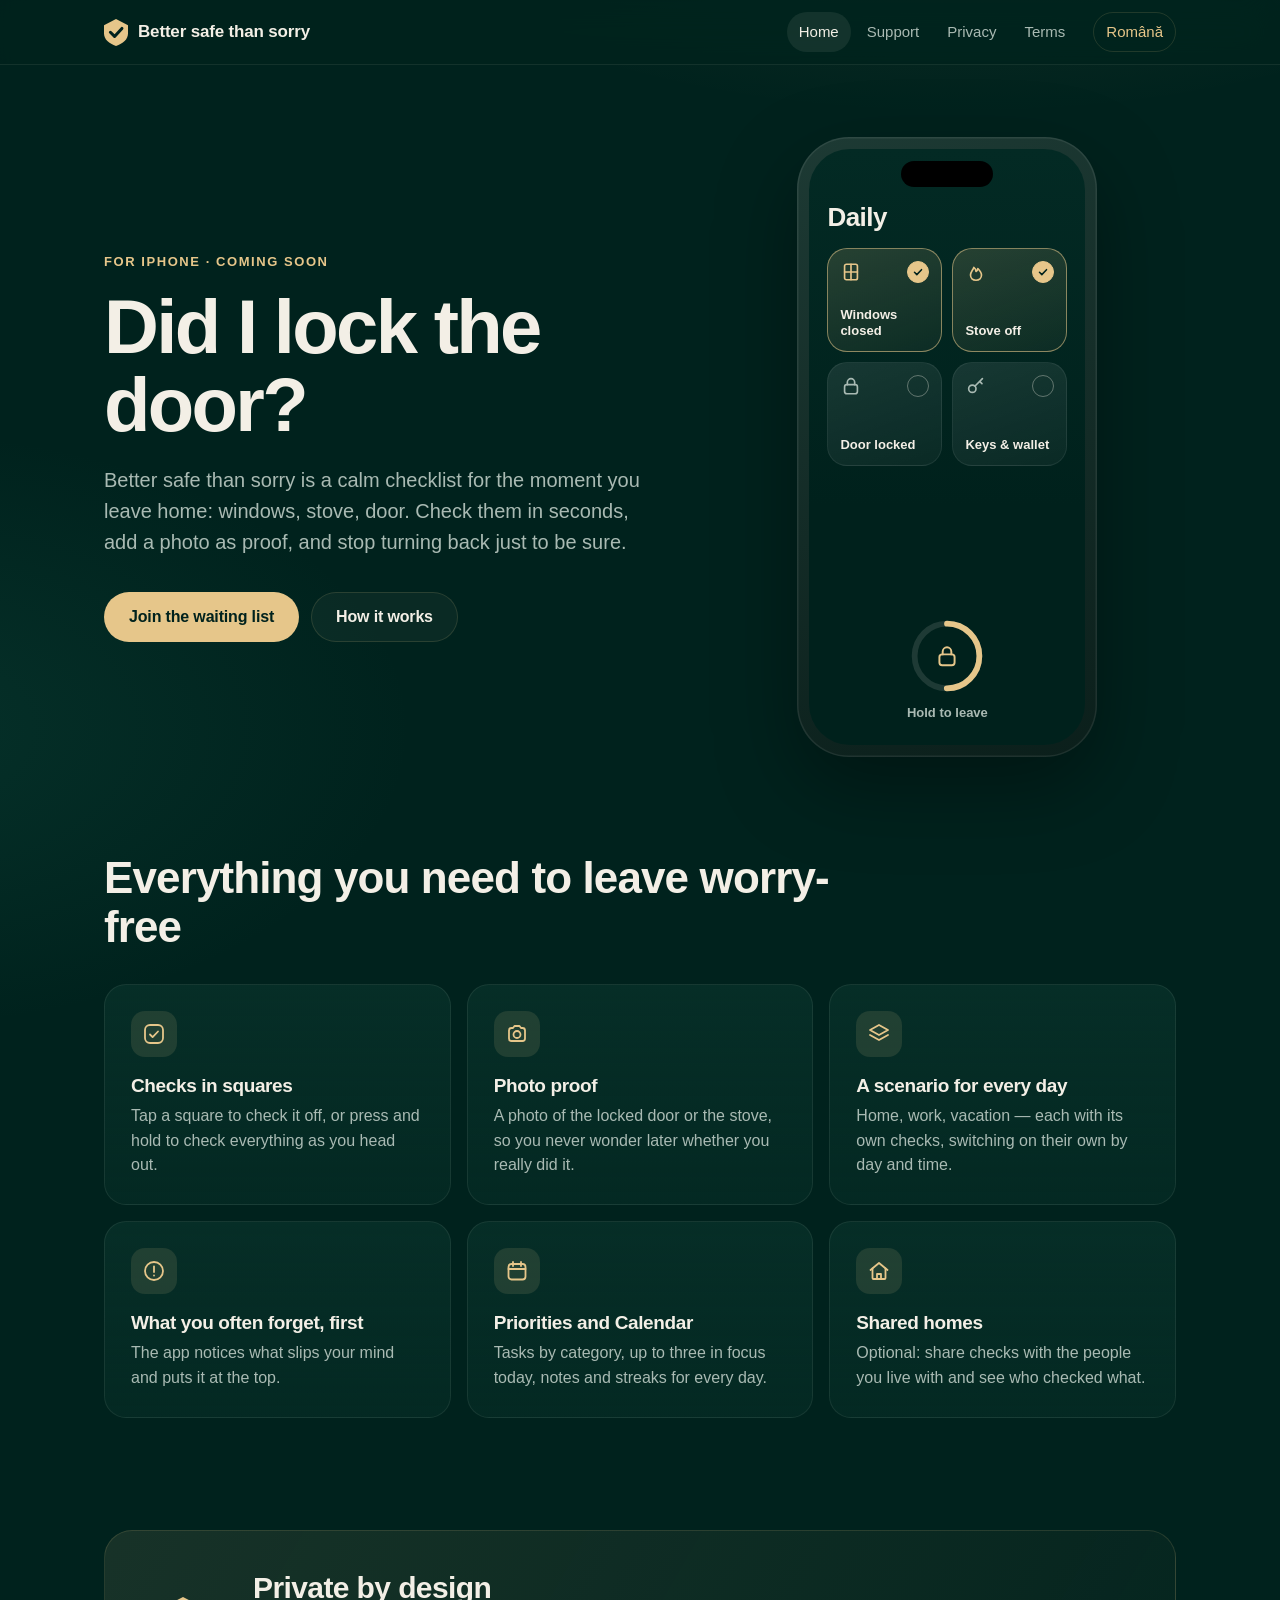
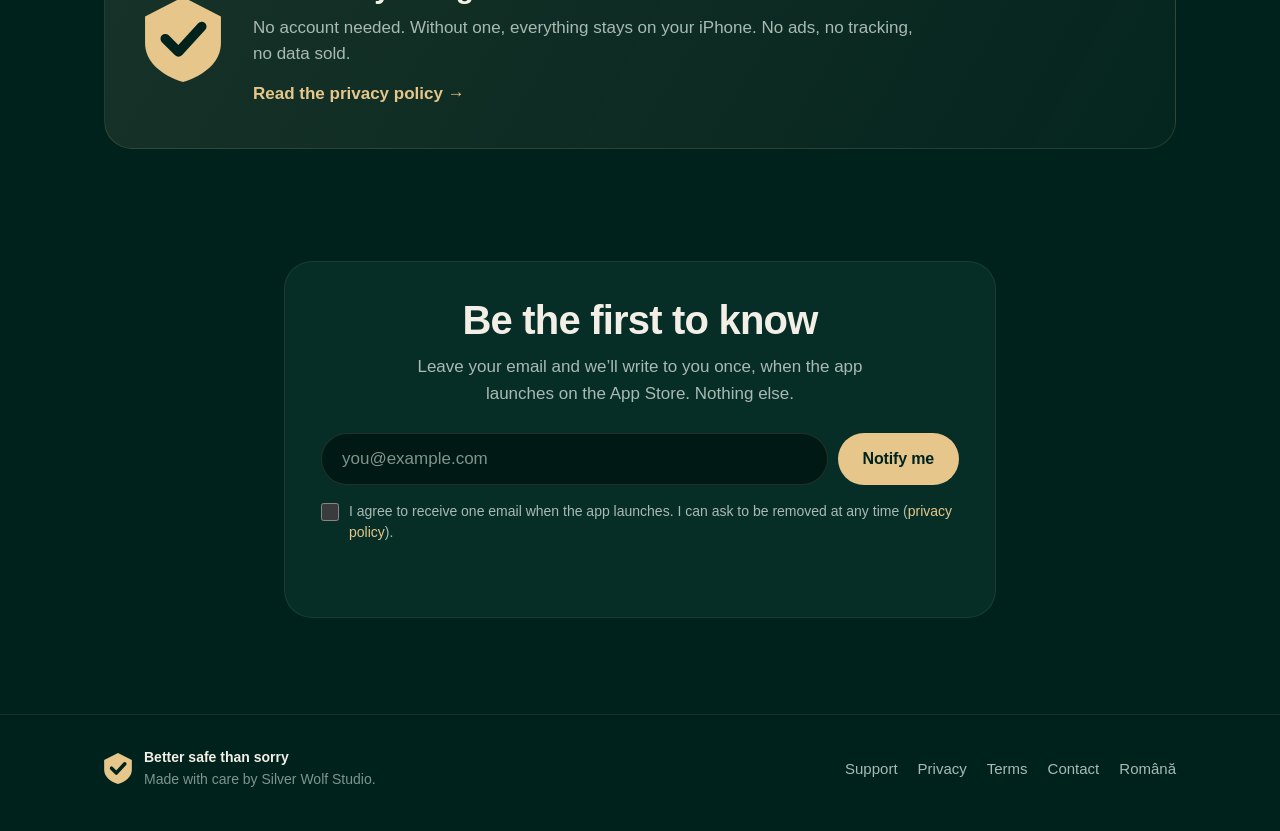
==== index.html @ e5f79625 "Publish site 2026-11-04" ====
<!doctype html>
<html lang="en">
<head>
  <meta charset="utf-8">
  <meta name="viewport" content="width=device-width, initial-scale=1, viewport-fit=cover">
  <title>Better safe than sorry — check before you leave home</title>
  <meta name="description" content="A calm iPhone checklist for the moment you leave home: windows, stove, door. Check them in seconds, add a photo as proof, and stop turning back to make sure.">
  <link rel="canonical" href="https://silverwolfstudio.github.io/">
  <link rel="alternate" hreflang="en" href="https://silverwolfstudio.github.io/">
  <link rel="alternate" hreflang="ro" href="https://silverwolfstudio.github.io/ro/">
  <link rel="alternate" hreflang="x-default" href="https://silverwolfstudio.github.io/">
  <meta property="og:type" content="website">
  <meta property="og:title" content="Better safe than sorry — check before you leave home">
  <meta property="og:description" content="A calm iPhone checklist for the moment you leave home: windows, stove, door. Check them in seconds, add a photo as proof, and stop turning back to make sure.">
  <meta property="og:url" content="https://silverwolfstudio.github.io/">
  <meta property="og:image" content="https://silverwolfstudio.github.io/icon.png">
  <meta name="theme-color" content="#00221D">
  <link rel="icon" href="/favicon.svg" type="image/svg+xml">
  <link rel="apple-touch-icon" href="/icon.png">
  <link rel="stylesheet" href="/style.css">
</head>
<body class="page-home">
  <header class="topbar">
    <div class="wrap topbar-inner">
      <a class="brand" href="/"><svg class="shield" viewBox="212 176 600 672" aria-hidden="true"><path d="M512 176 812 330V540C812 686 686 796 512 848C338 796 212 686 212 540V330Z" fill="#E6C68A"/><path d="M372 506 476 610 660 410" fill="none" stroke="#00221D" stroke-width="76" stroke-linecap="round" stroke-linejoin="round"/></svg><span>Better safe than sorry</span></a>
      <nav class="nav" aria-label="Home"><a href="/" aria-current="page">Home</a><a href="/support/">Support</a><a href="/privacy/">Privacy</a><a href="/terms/">Terms</a></nav>
      <div class="langs"><a class="lang" href="/ro/" hreflang="ro" lang="ro">Română</a></div>
    </div>
  </header>
  <main>
    <section class="hero">
      <div class="wrap hero-inner">
        <div class="hero-text">
          <p class="eyebrow">For iPhone · coming soon</p>
          <h1>Did I lock the door?</h1>
          <p class="lead">Better safe than sorry is a calm checklist for the moment you leave home: windows, stove, door. Check them in seconds, add a photo as proof, and stop turning back just to be sure.</p>
          <div class="actions">
            <a class="button primary" href="#waitlist">Join the waiting list</a>
            <a class="button ghost" href="#features">How it works</a>
          </div>
        </div>
        <div class="phone" aria-hidden="true">
          <div class="screen">
            <div class="island"></div>
            <p class="screen-title">Daily</p>
            <div class="tiles">
              <div class="tile done">
                <div class="tile-top"><svg class="tile-icon" viewBox="0 0 24 24" fill="none" stroke="currentColor" stroke-width="1.8" stroke-linecap="round" stroke-linejoin="round" aria-hidden="true"><rect x="5" y="3.5" width="14" height="17" rx="2"/><path d="M12 3.5v17M5 12h14"/></svg><span class="tile-check"><svg class="tick" viewBox="0 0 24 24" fill="none" stroke="currentColor" stroke-width="1.8" stroke-linecap="round" stroke-linejoin="round" aria-hidden="true"><path d="m6 12.5 4 4L18 8"/></svg></span></div>
                <span class="tile-label">Windows closed</span>
              </div>
              <div class="tile done">
                <div class="tile-top"><svg class="tile-icon" viewBox="0 0 24 24" fill="none" stroke="currentColor" stroke-width="1.8" stroke-linecap="round" stroke-linejoin="round" aria-hidden="true"><path d="M12 21c-3.6 0-6-2.4-6-5.6 0-3.4 2.6-5.2 3.6-8.4 1.6 1.2 2.4 2.8 2.4 4.4 1-.6 1.8-1.8 2-3.2 1.6 1.6 4 4 4 7.2 0 3.2-2.4 5.6-6 5.6z"/></svg><span class="tile-check"><svg class="tick" viewBox="0 0 24 24" fill="none" stroke="currentColor" stroke-width="1.8" stroke-linecap="round" stroke-linejoin="round" aria-hidden="true"><path d="m6 12.5 4 4L18 8"/></svg></span></div>
                <span class="tile-label">Stove off</span>
              </div>
              <div class="tile">
                <div class="tile-top"><svg class="tile-icon" viewBox="0 0 24 24" fill="none" stroke="currentColor" stroke-width="1.8" stroke-linecap="round" stroke-linejoin="round" aria-hidden="true"><rect x="5" y="10.5" width="14" height="10" rx="2.5"/><path d="M8 10.5V8a4 4 0 0 1 8 0v2.5"/></svg><span class="tile-check"></span></div>
                <span class="tile-label">Door locked</span>
              </div>
              <div class="tile">
                <div class="tile-top"><svg class="tile-icon" viewBox="0 0 24 24" fill="none" stroke="currentColor" stroke-width="1.8" stroke-linecap="round" stroke-linejoin="round" aria-hidden="true"><circle cx="8" cy="15" r="4"/><path d="m11 12 8-8M16 7l2.5 2.5"/></svg><span class="tile-check"></span></div>
                <span class="tile-label">Keys &amp; wallet</span>
              </div>
            </div>
            <div class="hold">
              <div class="ring"><svg class="ring-svg" viewBox="0 0 64 64"><circle cx="32" cy="32" r="28" class="ring-track"/><circle cx="32" cy="32" r="28" class="ring-fill"/></svg><svg class="ring-icon" viewBox="0 0 24 24" fill="none" stroke="currentColor" stroke-width="1.8" stroke-linecap="round" stroke-linejoin="round" aria-hidden="true"><rect x="5" y="10.5" width="14" height="10" rx="2.5"/><path d="M8 10.5V8a4 4 0 0 1 8 0v2.5"/></svg></div>
              <span>Hold to leave</span>
            </div>
          </div>
        </div>
      </div>
    </section>

    <section class="section" id="features">
      <div class="wrap">
        <h2 class="section-title">Everything you need to leave worry-free</h2>
        <div class="features">
          <article class="feature">
            <div class="feature-icon"><svg class="icon" viewBox="0 0 24 24" fill="none" stroke="currentColor" stroke-width="1.8" stroke-linecap="round" stroke-linejoin="round" aria-hidden="true"><rect x="3" y="3" width="18" height="18" rx="5"/><path d="m8 12.5 2.6 2.6L16 9.5"/></svg></div>
            <h3>Checks in squares</h3>
            <p>Tap a square to check it off, or press and hold to check everything as you head out.</p>
          </article>
          <article class="feature">
            <div class="feature-icon"><svg class="icon" viewBox="0 0 24 24" fill="none" stroke="currentColor" stroke-width="1.8" stroke-linecap="round" stroke-linejoin="round" aria-hidden="true"><path d="M4 8.5A2.5 2.5 0 0 1 6.5 6H8l1.5-2h5L16 6h1.5A2.5 2.5 0 0 1 20 8.5v8a2.5 2.5 0 0 1-2.5 2.5h-11A2.5 2.5 0 0 1 4 16.5z"/><circle cx="12" cy="12.5" r="3.5"/></svg></div>
            <h3>Photo proof</h3>
            <p>A photo of the locked door or the stove, so you never wonder later whether you really did it.</p>
          </article>
          <article class="feature">
            <div class="feature-icon"><svg class="icon" viewBox="0 0 24 24" fill="none" stroke="currentColor" stroke-width="1.8" stroke-linecap="round" stroke-linejoin="round" aria-hidden="true"><path d="m12 3 9 5-9 5-9-5z"/><path d="m3 13 9 5 9-5"/></svg></div>
            <h3>A scenario for every day</h3>
            <p>Home, work, vacation — each with its own checks, switching on their own by day and time.</p>
          </article>
          <article class="feature">
            <div class="feature-icon"><svg class="icon" viewBox="0 0 24 24" fill="none" stroke="currentColor" stroke-width="1.8" stroke-linecap="round" stroke-linejoin="round" aria-hidden="true"><circle cx="12" cy="12" r="9"/><path d="M12 7.5v5.5"/><path d="M12 16.5h.01"/></svg></div>
            <h3>What you often forget, first</h3>
            <p>The app notices what slips your mind and puts it at the top.</p>
          </article>
          <article class="feature">
            <div class="feature-icon"><svg class="icon" viewBox="0 0 24 24" fill="none" stroke="currentColor" stroke-width="1.8" stroke-linecap="round" stroke-linejoin="round" aria-hidden="true"><rect x="3.5" y="5" width="17" height="15.5" rx="3"/><path d="M3.5 10h17M8 3v4M16 3v4"/></svg></div>
            <h3>Priorities and Calendar</h3>
            <p>Tasks by category, up to three in focus today, notes and streaks for every day.</p>
          </article>
          <article class="feature">
            <div class="feature-icon"><svg class="icon" viewBox="0 0 24 24" fill="none" stroke="currentColor" stroke-width="1.8" stroke-linecap="round" stroke-linejoin="round" aria-hidden="true"><path d="M3.5 11 12 4l8.5 7"/><path d="M5.5 9.5V19a1 1 0 0 0 1 1h11a1 1 0 0 0 1-1V9.5"/><path d="M10 20v-5h4v5"/></svg></div>
            <h3>Shared homes</h3>
            <p>Optional: share checks with the people you live with and see who checked what.</p>
          </article>
        </div>
      </div>
    </section>

    <section class="section">
      <div class="wrap">
        <div class="band">
          <svg class="shield" viewBox="212 176 600 672" aria-hidden="true"><path d="M512 176 812 330V540C812 686 686 796 512 848C338 796 212 686 212 540V330Z" fill="#E6C68A"/><path d="M372 506 476 610 660 410" fill="none" stroke="#00221D" stroke-width="76" stroke-linecap="round" stroke-linejoin="round"/></svg>
          <div>
            <h2>Private by design</h2>
            <p>No account needed. Without one, everything stays on your iPhone. No ads, no tracking, no data sold.</p>
            <a class="text-link" href="/privacy/">Read the privacy policy →</a>
          </div>
        </div>
      </div>
    </section>

    <section class="section" id="waitlist">
      <div class="wrap narrow">
        <div class="card waitlist">
          <h2>Be the first to know</h2>
          <p>Leave your email and we’ll write to you once, when the app launches on the App Store. Nothing else.</p>
          <form id="waitlist-form" novalidate data-url="https://colwyyegznxwhmhmfmyw.supabase.co" data-key="sb_publishable_8Plh7zo9V30X2uOLo3C_Pg_nFaRmWL-" data-lang="en">
            <label class="sr-only" for="email">Email address</label>
            <div class="field-row">
              <input id="email" name="email" type="email" autocomplete="email" inputmode="email" required placeholder="you@example.com">
              <button class="button primary" type="submit">Notify me</button>
            </div>
            <div class="trap" aria-hidden="true"><label for="company">Company</label><input id="company" name="company" type="text" tabindex="-1" autocomplete="off"></div>
            <label class="consent"><input type="checkbox" name="consent" required><span>I agree to receive one email when the app launches. I can ask to be removed at any time (<a href="/privacy/">privacy policy</a>).</span></label>
            <p class="form-status" role="status" aria-live="polite"></p>
          </form>
          <script type="application/json" id="waitlist-messages">{"sending":"Sending…","success":"Thank you! We’ll let you know when it launches.","invalidEmail":"Please enter a valid email address.","needConsent":"Please tick the box to agree.","failed":"Something went wrong. Please try again in a moment.","tooMany":"Too many sign-ups right now. Please try again later.","submit":"Notify me"}</script>
        </div>
      </div>
    </section>
  </main>
  <footer class="footer">
    <div class="wrap footer-inner">
      <div class="footer-brand"><svg class="shield" viewBox="212 176 600 672" aria-hidden="true"><path d="M512 176 812 330V540C812 686 686 796 512 848C338 796 212 686 212 540V330Z" fill="#E6C68A"/><path d="M372 506 476 610 660 410" fill="none" stroke="#00221D" stroke-width="76" stroke-linecap="round" stroke-linejoin="round"/></svg><div><strong>Better safe than sorry</strong><span>Made with care by Silver Wolf Studio.</span></div></div>
      <nav class="footer-links"><a href="/support/">Support</a><a href="/privacy/">Privacy</a><a href="/terms/">Terms</a><a href="mailto:silverwolfstudiodev@gmail.com">Contact</a><a class="lang" href="/ro/" hreflang="ro" lang="ro">Română</a></nav>
    </div>
  </footer>
  <script src="/site.js" defer></script>
</body>
</html>
---- style.css ----
/* Better safe than sorry — site. Culorile logo-ului: verde #00221D și auriu #E6C68A. */
:root {
  --bg: #00221d;
  --bg-deep: #001914;
  --surface: #062e27;
  --surface-2: #0a3a32;
  --line: rgba(230, 198, 138, 0.14);
  --line-soft: rgba(243, 239, 230, 0.08);
  --gold: #e6c68a;
  --gold-strong: #f0d6a3;
  --on-gold: #00221d;
  --text: #f3efe6;
  --muted: #a9bab3;
  --faint: #7f948c;
  --danger: #ff9b8a;
  --radius: 22px;
  --shadow: 0 30px 80px rgba(0, 0, 0, 0.35);
  --font: -apple-system, BlinkMacSystemFont, "SF Pro Text", "Segoe UI", Roboto, "Helvetica Neue", Arial, sans-serif;
  --font-display: -apple-system, BlinkMacSystemFont, "SF Pro Display", "Segoe UI", Roboto, "Helvetica Neue", Arial, sans-serif;
  color-scheme: dark;
}

*, *::before, *::after { box-sizing: border-box; }

html { -webkit-text-size-adjust: 100%; scroll-behavior: smooth; }
@media (prefers-reduced-motion: reduce) { html { scroll-behavior: auto; } }

body {
  margin: 0;
  background:
    radial-gradient(1200px 600px at 75% -10%, rgba(230, 198, 138, 0.12), transparent 60%),
    radial-gradient(900px 500px at -10% 30%, rgba(31, 120, 100, 0.18), transparent 60%),
    var(--bg);
  background-repeat: no-repeat;
  color: var(--text);
  font: 17px/1.55 var(--font);
  -webkit-font-smoothing: antialiased;
  min-height: 100vh;
  display: flex;
  flex-direction: column;
}
main { flex: 1; }

a { color: var(--gold); text-decoration: none; }
a:hover { color: var(--gold-strong); }
a:focus-visible, button:focus-visible, input:focus-visible, summary:focus-visible {
  outline: 2px solid var(--gold);
  outline-offset: 3px;
  border-radius: 8px;
}

h1, h2, h3 { font-family: var(--font-display); margin: 0; letter-spacing: -0.02em; line-height: 1.12; }
p { margin: 0; }

.wrap { width: 100%; max-width: 1120px; margin: 0 auto; padding: 0 24px; }
.wrap.narrow { max-width: 760px; }
.sr-only { position: absolute; width: 1px; height: 1px; overflow: hidden; clip: rect(0 0 0 0); white-space: nowrap; }

/* ---------- Bara de sus ---------- */

.topbar {
  position: sticky;
  top: 0;
  z-index: 10;
  background: rgba(0, 34, 29, 0.72);
  -webkit-backdrop-filter: saturate(160%) blur(18px);
  backdrop-filter: saturate(160%) blur(18px);
  border-bottom: 1px solid var(--line-soft);
}
.topbar-inner { display: flex; align-items: center; gap: 16px; min-height: 64px; }
.topbar-inner .nav { margin-left: auto; }
.brand { display: flex; align-items: center; gap: 10px; color: var(--text); font-weight: 650; letter-spacing: -0.01em; white-space: nowrap; }
.brand:hover { color: var(--text); }
.brand .shield { width: 24px; height: 27px; flex: none; }
.nav { display: flex; align-items: center; gap: 4px; overflow-x: auto; scrollbar-width: none; }
.nav::-webkit-scrollbar { display: none; }
.nav a { color: var(--muted); font-size: 15px; padding: 8px 12px; border-radius: 999px; white-space: nowrap; }
.nav a:hover { color: var(--text); background: var(--line-soft); }
.nav a[aria-current="page"] { color: var(--text); background: var(--line-soft); }
.langs a { display: inline-block; color: var(--gold); font-size: 15px; padding: 7px 12px; border-radius: 999px; border: 1px solid var(--line); white-space: nowrap; }
.langs a:hover { color: var(--gold-strong); border-color: rgba(230, 198, 138, 0.4); }

/* ---------- Butoane ---------- */

.button {
  display: inline-flex;
  align-items: center;
  justify-content: center;
  gap: 8px;
  min-height: 50px;
  padding: 0 24px;
  border-radius: 999px;
  border: 1px solid transparent;
  font: 600 16px/1 var(--font);
  letter-spacing: -0.01em;
  cursor: pointer;
  transition: transform 0.15s ease, background-color 0.2s ease, color 0.2s ease, border-color 0.2s ease;
  white-space: nowrap;
}
.button:active { transform: scale(0.98); }
.button .icon { width: 18px; height: 18px; }
.button.primary { background: var(--gold); color: var(--on-gold); }
.button.primary:hover { background: var(--gold-strong); color: var(--on-gold); }
.button.ghost { color: var(--text); border-color: var(--line); background: rgba(243, 239, 230, 0.04); }
.button.ghost:hover { border-color: rgba(230, 198, 138, 0.4); color: var(--text); }
.button[disabled] { opacity: 0.6; cursor: default; }
.text-link { font-weight: 600; }

/* ---------- Pagina principală ---------- */

.hero { padding: 72px 0 40px; }
.hero-inner { display: grid; grid-template-columns: 1.1fr 0.9fr; align-items: center; gap: 56px; }
.eyebrow { color: var(--gold); font-size: 13px; font-weight: 650; letter-spacing: 0.12em; text-transform: uppercase; margin-bottom: 16px; }
.hero h1 { font-size: clamp(44px, 7vw, 76px); font-weight: 750; letter-spacing: -0.035em; line-height: 1.02; }
.lead { color: var(--muted); font-size: clamp(17px, 2vw, 20px); line-height: 1.55; margin-top: 22px; max-width: 34em; }
.actions { display: flex; flex-wrap: wrap; gap: 12px; margin-top: 34px; }

/* Macheta telefonului, desenată din piesele aplicației. */
.phone {
  justify-self: center;
  width: 300px;
  aspect-ratio: 300 / 620;
  border-radius: 52px;
  padding: 12px;
  background: linear-gradient(160deg, #1d3a34, #0b1f1b);
  box-shadow: var(--shadow), inset 0 0 0 1.5px rgba(255, 255, 255, 0.08);
}
.screen {
  height: 100%;
  border-radius: 41px;
  background: linear-gradient(180deg, #032a24, #00211c 60%);
  padding: 54px 18px 22px;
  position: relative;
  overflow: hidden;
  display: flex;
  flex-direction: column;
}
.island { position: absolute; top: 12px; left: 50%; width: 92px; height: 26px; margin-left: -46px; border-radius: 13px; background: #000; }
.screen-title { font: 700 26px/1.1 var(--font-display); letter-spacing: -0.02em; margin-bottom: 16px; }
.tiles { display: grid; grid-template-columns: 1fr 1fr; gap: 10px; }
.tile {
  height: 104px;
  border-radius: 20px;
  padding: 12px;
  background: linear-gradient(160deg, rgba(255, 255, 255, 0.09), rgba(255, 255, 255, 0.04));
  border: 1px solid rgba(255, 255, 255, 0.07);
  display: flex;
  flex-direction: column;
  justify-content: space-between;
}
.tile.done { border-color: rgba(230, 198, 138, 0.55); background: linear-gradient(160deg, rgba(230, 198, 138, 0.16), rgba(230, 198, 138, 0.05)); }
.tile-top { display: flex; justify-content: space-between; align-items: flex-start; }
.tile-icon { width: 22px; height: 22px; color: var(--muted); }
.tile.done .tile-icon { color: var(--gold); }
.tile-check { width: 22px; height: 22px; border-radius: 11px; border: 1.5px solid rgba(243, 239, 230, 0.35); display: grid; place-items: center; }
.tile.done .tile-check { background: var(--gold); border-color: var(--gold); }
.tick { width: 14px; height: 14px; color: var(--on-gold); stroke-width: 2.6; }
.tile-label { font-size: 13px; font-weight: 600; line-height: 1.2; }
.hold { margin-top: auto; display: flex; flex-direction: column; align-items: center; gap: 10px; color: var(--muted); font-size: 13px; font-weight: 600; }
.ring { position: relative; width: 74px; height: 74px; display: grid; place-items: center; }
.ring-svg { position: absolute; inset: 0; width: 100%; height: 100%; transform: rotate(-90deg); }
.ring circle { fill: none; stroke-width: 5; }
.ring-track { stroke: rgba(243, 239, 230, 0.12); }
.ring-fill { stroke: var(--gold); stroke-linecap: round; stroke-dasharray: 176; stroke-dashoffset: 88; animation: hold 3.2s ease-in-out infinite; }
.ring-icon { width: 26px; height: 26px; color: var(--gold); }
@keyframes hold {
  0%, 15% { stroke-dashoffset: 176; }
  65%, 85% { stroke-dashoffset: 0; }
  100% { stroke-dashoffset: 176; }
}
@media (prefers-reduced-motion: reduce) { .ring-fill { animation: none; } }

.section { padding: 56px 0; }
.section.tight { padding-top: 0; }
.section-title { font-size: clamp(30px, 4.2vw, 44px); font-weight: 720; max-width: 18em; margin-bottom: 32px; }
.section-title.small { font-size: 24px; margin-bottom: 18px; }

.features { display: grid; grid-template-columns: repeat(3, 1fr); gap: 16px; }
.feature {
  background: linear-gradient(180deg, var(--surface), rgba(6, 46, 39, 0.6));
  border: 1px solid var(--line-soft);
  border-radius: var(--radius);
  padding: 26px;
}
.feature-icon { width: 46px; height: 46px; border-radius: 14px; background: rgba(230, 198, 138, 0.12); color: var(--gold); display: grid; place-items: center; margin-bottom: 18px; }
.feature-icon .icon { width: 24px; height: 24px; }
.feature h3 { font-size: 19px; font-weight: 650; margin-bottom: 8px; }
.feature p { color: var(--muted); font-size: 16px; }

.band {
  display: flex;
  align-items: center;
  gap: 32px;
  padding: 40px;
  border-radius: 28px;
  border: 1px solid var(--line);
  background: linear-gradient(120deg, rgba(230, 198, 138, 0.1), rgba(230, 198, 138, 0.02));
}
.band .shield { width: 76px; height: 85px; flex: none; }
.band h2 { font-size: 30px; font-weight: 720; margin-bottom: 10px; }
.band p { color: var(--muted); margin-bottom: 14px; max-width: 40em; }

.card { background: var(--surface); border: 1px solid var(--line-soft); border-radius: 28px; padding: 36px; }
.waitlist { text-align: center; }
.waitlist h2 { font-size: clamp(30px, 4vw, 40px); font-weight: 720; }
.waitlist > p { color: var(--muted); margin: 12px auto 26px; max-width: 30em; }
.field-row { display: flex; gap: 10px; }
.field-row input {
  flex: 1;
  min-width: 0;
  height: 52px;
  padding: 0 20px;
  border-radius: 999px;
  border: 1px solid var(--line);
  background: var(--bg-deep);
  color: var(--text);
  font: 17px var(--font);
}
.field-row input::placeholder { color: var(--faint); }
.field-row input:focus { outline: none; border-color: var(--gold); }
.field-row input[aria-invalid="true"] { border-color: var(--danger); }
.consent { display: flex; gap: 10px; align-items: flex-start; text-align: left; margin-top: 16px; color: var(--muted); font-size: 14px; line-height: 1.5; cursor: pointer; }
.consent input { width: 18px; height: 18px; margin: 2px 0 0; flex: none; accent-color: var(--gold); }
.form-status { min-height: 24px; margin-top: 14px; font-size: 15px; font-weight: 600; }
.form-status.ok { color: var(--gold); }
.form-status.error { color: var(--danger); }
.trap { position: absolute; left: -10000px; width: 1px; height: 1px; overflow: hidden; }

/* ---------- Paginile de text ---------- */

.page-head { padding-top: 64px; padding-bottom: 32px; }
.page-head h1 { font-size: clamp(38px, 6vw, 56px); font-weight: 750; letter-spacing: -0.03em; }
.page-head .lead { margin-top: 16px; }
.summary {
  display: flex;
  align-items: center;
  gap: 18px;
  margin-top: 28px;
  padding: 22px 24px;
  border-radius: var(--radius);
  background: var(--surface);
  border: 1px solid var(--line);
}
.summary .shield { width: 34px; height: 38px; flex: none; }
.summary p { font-weight: 550; }

.doc-section { padding: 24px 0; border-top: 1px solid var(--line-soft); }
.doc-section:first-child { border-top: 0; padding-top: 4px; }
.doc-section h2 { font-size: 21px; font-weight: 650; margin-bottom: 10px; }
.doc-section p { color: var(--muted); }
.num { color: var(--gold); margin-right: 4px; }

.faqs { display: grid; gap: 10px; margin-bottom: 36px; }
.faq { background: var(--surface); border: 1px solid var(--line-soft); border-radius: 18px; }
.faq summary {
  list-style: none;
  cursor: pointer;
  padding: 18px 52px 18px 22px;
  font-weight: 600;
  position: relative;
}
.faq summary::-webkit-details-marker { display: none; }
.faq summary::after {
  content: "";
  position: absolute;
  right: 22px;
  top: 50%;
  width: 9px;
  height: 9px;
  border-right: 2px solid var(--gold);
  border-bottom: 2px solid var(--gold);
  transform: translateY(-70%) rotate(45deg);
  transition: transform 0.2s ease;
}
.faq[open] summary::after { transform: translateY(-30%) rotate(-135deg); }
.faq p { color: var(--muted); padding: 0 22px 20px; }
.contact { display: flex; align-items: center; justify-content: space-between; gap: 24px; }
.contact h2 { font-size: 24px; font-weight: 680; margin-bottom: 6px; }
.contact p { color: var(--muted); }

/* ---------- Subsol ---------- */

.footer { border-top: 1px solid var(--line-soft); padding: 32px 0 40px; margin-top: 40px; }
.footer-inner { display: flex; align-items: center; justify-content: space-between; gap: 24px; flex-wrap: wrap; }
.footer-brand { display: flex; align-items: center; gap: 12px; }
.footer-brand .shield { width: 28px; height: 31px; }
.footer-brand div { display: flex; flex-direction: column; font-size: 14px; }
.footer-brand span { color: var(--faint); }
.footer-links { display: flex; flex-wrap: wrap; gap: 6px 20px; font-size: 15px; }
.footer-links a { color: var(--muted); }
.footer-links a:hover { color: var(--text); }

/* ---------- Ecrane mici ---------- */

@media (max-width: 900px) {
  .hero { padding-top: 48px; }
  .hero-inner { grid-template-columns: 1fr; gap: 48px; }
  .features { grid-template-columns: 1fr 1fr; }
}

@media (max-width: 640px) {
  body { font-size: 16px; }
  .wrap { padding: 0 16px; }
  /* Sus: logo + limba; dedesubt: Suport · Confidențialitate · Termeni (logo-ul duce acasă). */
  .topbar-inner { flex-wrap: wrap; gap: 0 12px; min-height: 0; padding-top: 10px; padding-bottom: 6px; }
  .topbar-inner .langs { margin-left: auto; }
  .topbar-inner .nav { order: 3; width: 100%; margin: 6px 0 0 -10px; }
  .nav a { padding: 7px 10px; font-size: 14px; }
  .nav a:first-child { display: none; }
  .hero { padding: 36px 0 16px; }
  .actions .button { flex: 1 1 100%; }
  .phone { width: 260px; border-radius: 46px; }
  .screen { border-radius: 36px; padding: 48px 14px 18px; }
  .tile { height: 88px; }
  .features { grid-template-columns: 1fr; }
  .section { padding: 40px 0; }
  .band { flex-direction: column; align-items: flex-start; padding: 28px 24px; gap: 20px; }
  .band .shield { width: 54px; height: 60px; }
  .card { padding: 26px 20px; border-radius: 24px; }
  .field-row { flex-direction: column; }
  .field-row .button { width: 100%; }
  .contact { flex-direction: column; align-items: flex-start; }
  .contact .button { width: 100%; }
  .page-head { padding-top: 40px; }
}

/* Telefoanele cele mai înguste: numele și limba rămân pe același rând. */
@media (max-width: 360px) {
  .brand { gap: 8px; font-size: 15px; }
  .brand .shield { width: 20px; height: 23px; }
  .langs a { font-size: 14px; padding: 6px 10px; }
}
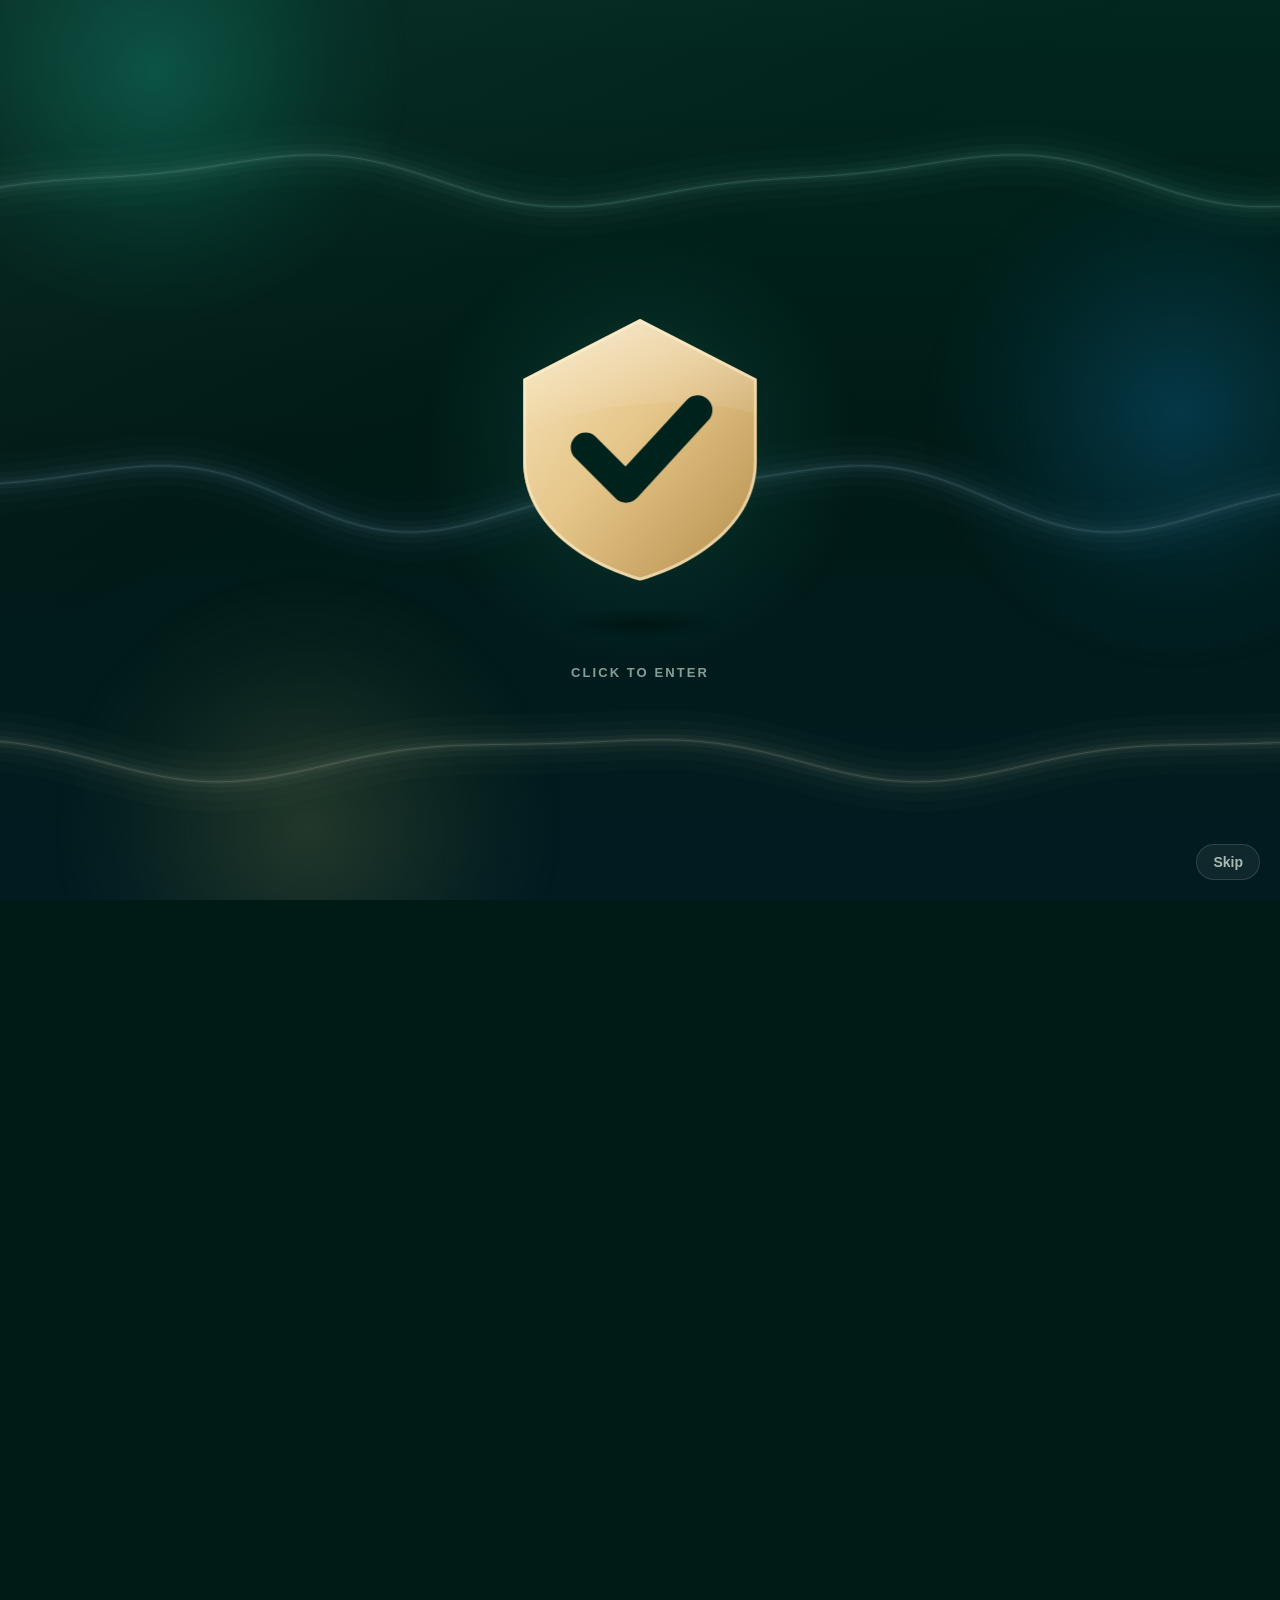
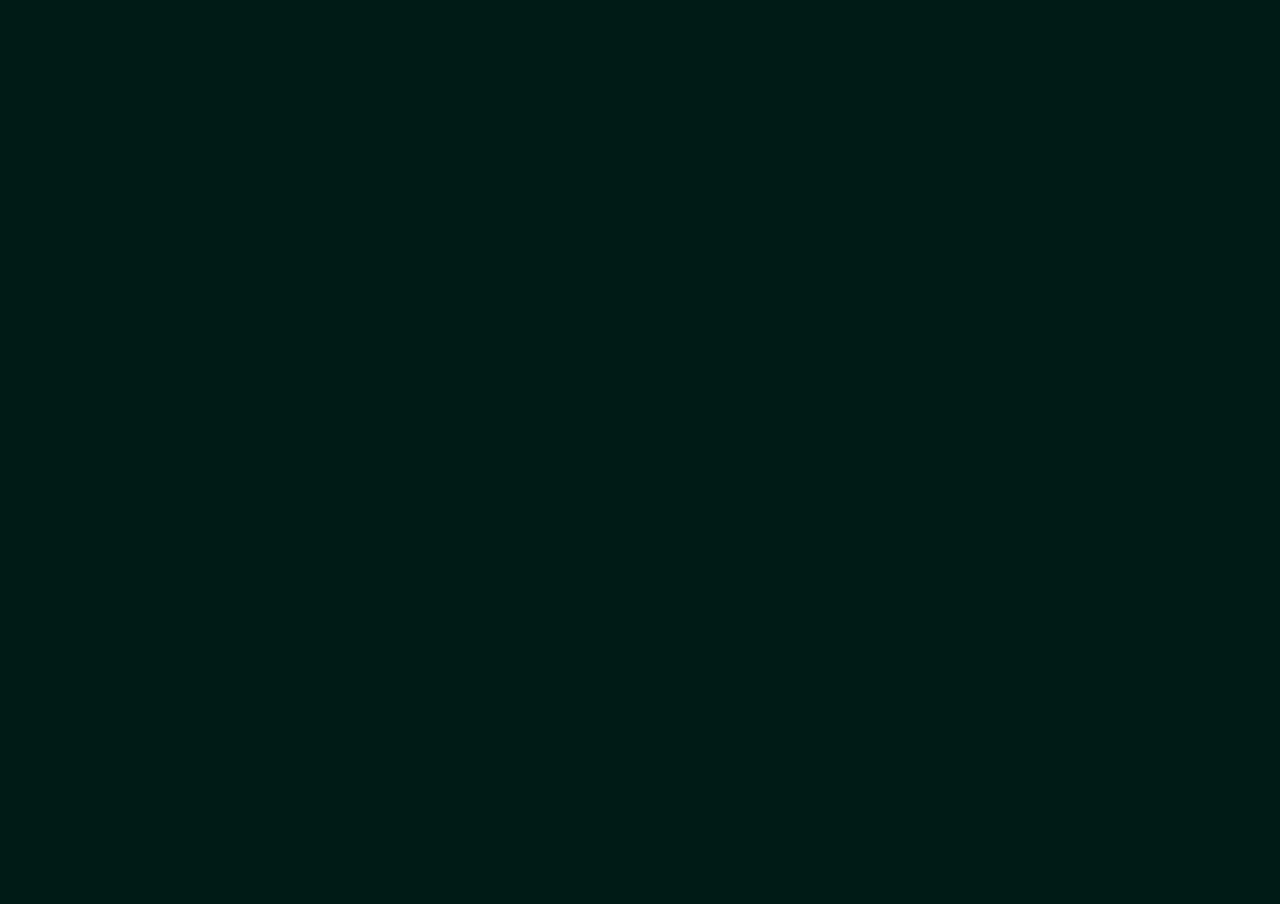
==== commit 5aa61221: "Publish site 2026-11-11" ====
--- a/index.html
+++ b/index.html
@@ -4,25 +4,78 @@
   <meta charset="utf-8">
   <meta name="viewport" content="width=device-width, initial-scale=1, viewport-fit=cover">
   <title>Better safe than sorry — check before you leave home</title>
-  <meta name="description" content="A calm iPhone checklist for the moment you leave home: windows, stove, door. Check them in seconds, add a photo as proof, and stop turning back to make sure.">
+  <meta name="description" content="A calm checklist for iPhone and Android for the moment you leave home: windows, stove, door. Check them in seconds, add a photo as proof, and stop turning back to make sure.">
   <link rel="canonical" href="https://silverwolfstudio.github.io/">
   <link rel="alternate" hreflang="en" href="https://silverwolfstudio.github.io/">
   <link rel="alternate" hreflang="ro" href="https://silverwolfstudio.github.io/ro/">
   <link rel="alternate" hreflang="x-default" href="https://silverwolfstudio.github.io/">
   <meta property="og:type" content="website">
   <meta property="og:title" content="Better safe than sorry — check before you leave home">
-  <meta property="og:description" content="A calm iPhone checklist for the moment you leave home: windows, stove, door. Check them in seconds, add a photo as proof, and stop turning back to make sure.">
+  <meta property="og:description" content="A calm checklist for iPhone and Android for the moment you leave home: windows, stove, door. Check them in seconds, add a photo as proof, and stop turning back to make sure.">
   <meta property="og:url" content="https://silverwolfstudio.github.io/">
   <meta property="og:image" content="https://silverwolfstudio.github.io/icon.png">
-  <meta name="theme-color" content="#00221D">
+  <meta name="theme-color" content="#001A16">
   <link rel="icon" href="/favicon.svg" type="image/svg+xml">
   <link rel="apple-touch-icon" href="/icon.png">
-  <link rel="stylesheet" href="/style.css">
+  <link rel="stylesheet" href="/style.css?v=06a3bb905f">
+  <script>try{if(!sessionStorage.getItem('intro'))document.documentElement.classList.add('has-intro')}catch(e){}</script>
 </head>
 <body class="page-home">
+  <div class="aurora" aria-hidden="true"><div class="glow glow-1"><i></i></div><div class="glow glow-2"><i></i></div><div class="glow glow-3"><i></i></div><div class="ribbon ribbon-1"><svg width="3500" height="150" viewBox="0 0 7000 300" fill="none" stroke-linecap="round"><path d="M0 188.3L10 190.5L20 192.7L30 194.6L40 196.4L50 198.0L60 199.4L70 200.6L80 201.6L90 202.4L100 203.0L110 203.4L120 203.6L130 203.7L140 203.5L150 203.2L160 202.7L170 202.0L180 201.2L190 200.2L200 199.1L210 197.8L220 196.5L230 195.0L240 193.4L250 191.8L260 190.1L270 188.3L280 186.5L290 184.6L300 182.7L310 180.8L320 178.9L330 176.9L340 175.1L350 173.2L360 171.4L370 169.6L380 167.8L390 166.1L400 164.5L410 162.9L420 161.4L430 160.0L440 158.6L450 157.4L460 156.2L470 155.0L480 154.0L490 153.0L500 152.0L510 151.2L520 150.4L530 149.6L540 148.9L550 148.2L560 147.6L570 147.0L580 146.4L590 145.8L600 145.2L610 144.7L620 144.1L630 143.5L640 142.9L650 142.2L660 141.5L670 140.8L680 140.0L690 139.2L700 138.3L710 137.4L720 136.4L730 135.4L740 134.2L750 133.1L760 131.8L770 130.5L780 129.2L790 127.8L800 126.4L810 124.9L820 123.4L830 121.8L840 120.2L850 118.7L860 117.1L870 115.5L880 113.9L890 112.4L900 110.9L910 109.5L920 108.1L930 106.8L940 105.5L950 104.4L960 103.4L970 102.4L980 101.6L990 101.0L1000 100.4L1010 100.1L1020 99.9L1030 99.8L1040 99.9L1050 100.2L1060 100.7L1070 101.4L1080 102.2L1090 103.2L1100 104.5L1110 105.9L1120 107.5L1130 109.2L1140 111.2L1150 113.3L1160 115.6L1170 118.0L1180 120.6L1190 123.3L1200 126.1L1210 129.1L1220 132.1L1230 135.3L1240 138.5L1250 141.8L1260 145.1L1270 148.4L1280 151.8L1290 155.2L1300 158.6L1310 161.9L1320 165.2L1330 168.4L1340 171.6L1350 174.6L1360 177.6L1370 180.5L1380 183.2L1390 185.8L1400 188.3L1410 190.5L1420 192.7L1430 194.6L1440 196.4L1450 198.0L1460 199.4L1470 200.6L1480 201.6L1490 202.4L1500 203.0L1510 203.4L1520 203.6L1530 203.7L1540 203.5L1550 203.2L1560 202.7L1570 202.0L1580 201.2L1590 200.2L1600 199.1L1610 197.8L1620 196.5L1630 195.0L1640 193.4L1650 191.8L1660 190.1L1670 188.3L1680 186.5L1690 184.6L1700 182.7L1710 180.8L1720 178.9L1730 176.9L1740 175.1L1750 173.2L1760 171.4L1770 169.6L1780 167.8L1790 166.1L1800 164.5L1810 162.9L1820 161.4L1830 160.0L1840 158.6L1850 157.4L1860 156.2L1870 155.0L1880 154.0L1890 153.0L1900 152.0L1910 151.2L1920 150.4L1930 149.6L1940 148.9L1950 148.2L1960 147.6L1970 147.0L1980 146.4L1990 145.8L2000 145.2L2010 144.7L2020 144.1L2030 143.5L2040 142.9L2050 142.2L2060 141.5L2070 140.8L2080 140.0L2090 139.2L2100 138.3L2110 137.4L2120 136.4L2130 135.4L2140 134.2L2150 133.1L2160 131.8L2170 130.5L2180 129.2L2190 127.8L2200 126.4L2210 124.9L2220 123.4L2230 121.8L2240 120.2L2250 118.7L2260 117.1L2270 115.5L2280 113.9L2290 112.4L2300 110.9L2310 109.5L2320 108.1L2330 106.8L2340 105.5L2350 104.4L2360 103.4L2370 102.4L2380 101.6L2390 101.0L2400 100.4L2410 100.1L2420 99.9L2430 99.8L2440 99.9L2450 100.2L2460 100.7L2470 101.4L2480 102.2L2490 103.2L2500 104.5L2510 105.9L2520 107.5L2530 109.2L2540 111.2L2550 113.3L2560 115.6L2570 118.0L2580 120.6L2590 123.3L2600 126.1L2610 129.1L2620 132.1L2630 135.3L2640 138.5L2650 141.8L2660 145.1L2670 148.4L2680 151.8L2690 155.2L2700 158.6L2710 161.9L2720 165.2L2730 168.4L2740 171.6L2750 174.6L2760 177.6L2770 180.5L2780 183.2L2790 185.8L2800 188.3L2810 190.5L2820 192.7L2830 194.6L2840 196.4L2850 198.0L2860 199.4L2870 200.6L2880 201.6L2890 202.4L2900 203.0L2910 203.4L2920 203.6L2930 203.7L2940 203.5L2950 203.2L2960 202.7L2970 202.0L2980 201.2L2990 200.2L3000 199.1L3010 197.8L3020 196.5L3030 195.0L3040 193.4L3050 191.8L3060 190.1L3070 188.3L3080 186.5L3090 184.6L3100 182.7L3110 180.8L3120 178.9L3130 176.9L3140 175.1L3150 173.2L3160 171.4L3170 169.6L3180 167.8L3190 166.1L3200 164.5L3210 162.9L3220 161.4L3230 160.0L3240 158.6L3250 157.4L3260 156.2L3270 155.0L3280 154.0L3290 153.0L3300 152.0L3310 151.2L3320 150.4L3330 149.6L3340 148.9L3350 148.2L3360 147.6L3370 147.0L3380 146.4L3390 145.8L3400 145.2L3410 144.7L3420 144.1L3430 143.5L3440 142.9L3450 142.2L3460 141.5L3470 140.8L3480 140.0L3490 139.2L3500 138.3L3510 137.4L3520 136.4L3530 135.4L3540 134.2L3550 133.1L3560 131.8L3570 130.5L3580 129.2L3590 127.8L3600 126.4L3610 124.9L3620 123.4L3630 121.8L3640 120.2L3650 118.7L3660 117.1L3670 115.5L3680 113.9L3690 112.4L3700 110.9L3710 109.5L3720 108.1L3730 106.8L3740 105.5L3750 104.4L3760 103.4L3770 102.4L3780 101.6L3790 101.0L3800 100.4L3810 100.1L3820 99.9L3830 99.8L3840 99.9L3850 100.2L3860 100.7L3870 101.4L3880 102.2L3890 103.2L3900 104.5L3910 105.9L3920 107.5L3930 109.2L3940 111.2L3950 113.3L3960 115.6L3970 118.0L3980 120.6L3990 123.3L4000 126.1L4010 129.1L4020 132.1L4030 135.3L4040 138.5L4050 141.8L4060 145.1L4070 148.4L4080 151.8L4090 155.2L4100 158.6L4110 161.9L4120 165.2L4130 168.4L4140 171.6L4150 174.6L4160 177.6L4170 180.5L4180 183.2L4190 185.8L4200 188.3L4210 190.5L4220 192.7L4230 194.6L4240 196.4L4250 198.0L4260 199.4L4270 200.6L4280 201.6L4290 202.4L4300 203.0L4310 203.4L4320 203.6L4330 203.7L4340 203.5L4350 203.2L4360 202.7L4370 202.0L4380 201.2L4390 200.2L4400 199.1L4410 197.8L4420 196.5L4430 195.0L4440 193.4L4450 191.8L4460 190.1L4470 188.3L4480 186.5L4490 184.6L4500 182.7L4510 180.8L4520 178.9L4530 176.9L4540 175.1L4550 173.2L4560 171.4L4570 169.6L4580 167.8L4590 166.1L4600 164.5L4610 162.9L4620 161.4L4630 160.0L4640 158.6L4650 157.4L4660 156.2L4670 155.0L4680 154.0L4690 153.0L4700 152.0L4710 151.2L4720 150.4L4730 149.6L4740 148.9L4750 148.2L4760 147.6L4770 147.0L4780 146.4L4790 145.8L4800 145.2L4810 144.7L4820 144.1L4830 143.5L4840 142.9L4850 142.2L4860 141.5L4870 140.8L4880 140.0L4890 139.2L4900 138.3L4910 137.4L4920 136.4L4930 135.4L4940 134.2L4950 133.1L4960 131.8L4970 130.5L4980 129.2L4990 127.8L5000 126.4L5010 124.9L5020 123.4L5030 121.8L5040 120.2L5050 118.7L5060 117.1L5070 115.5L5080 113.9L5090 112.4L5100 110.9L5110 109.5L5120 108.1L5130 106.8L5140 105.5L5150 104.4L5160 103.4L5170 102.4L5180 101.6L5190 101.0L5200 100.4L5210 100.1L5220 99.9L5230 99.8L5240 99.9L5250 100.2L5260 100.7L5270 101.4L5280 102.2L5290 103.2L5300 104.5L5310 105.9L5320 107.5L5330 109.2L5340 111.2L5350 113.3L5360 115.6L5370 118.0L5380 120.6L5390 123.3L5400 126.1L5410 129.1L5420 132.1L5430 135.3L5440 138.5L5450 141.8L5460 145.1L5470 148.4L5480 151.8L5490 155.2L5500 158.6L5510 161.9L5520 165.2L5530 168.4L5540 171.6L5550 174.6L5560 177.6L5570 180.5L5580 183.2L5590 185.8L5600 188.3L5610 190.5L5620 192.7L5630 194.6L5640 196.4L5650 198.0L5660 199.4L5670 200.6L5680 201.6L5690 202.4L5700 203.0L5710 203.4L5720 203.6L5730 203.7L5740 203.5L5750 203.2L5760 202.7L5770 202.0L5780 201.2L5790 200.2L5800 199.1L5810 197.8L5820 196.5L5830 195.0L5840 193.4L5850 191.8L5860 190.1L5870 188.3L5880 186.5L5890 184.6L5900 182.7L5910 180.8L5920 178.9L5930 176.9L5940 175.1L5950 173.2L5960 171.4L5970 169.6L5980 167.8L5990 166.1L6000 164.5L6010 162.9L6020 161.4L6030 160.0L6040 158.6L6050 157.4L6060 156.2L6070 155.0L6080 154.0L6090 153.0L6100 152.0L6110 151.2L6120 150.4L6130 149.6L6140 148.9L6150 148.2L6160 147.6L6170 147.0L6180 146.4L6190 145.8L6200 145.2L6210 144.7L6220 144.1L6230 143.5L6240 142.9L6250 142.2L6260 141.5L6270 140.8L6280 140.0L6290 139.2L6300 138.3L6310 137.4L6320 136.4L6330 135.4L6340 134.2L6350 133.1L6360 131.8L6370 130.5L6380 129.2L6390 127.8L6400 126.4L6410 124.9L6420 123.4L6430 121.8L6440 120.2L6450 118.7L6460 117.1L6470 115.5L6480 113.9L6490 112.4L6500 110.9L6510 109.5L6520 108.1L6530 106.8L6540 105.5L6550 104.4L6560 103.4L6570 102.4L6580 101.6L6590 101.0L6600 100.4L6610 100.1L6620 99.9L6630 99.8L6640 99.9L6650 100.2L6660 100.7L6670 101.4L6680 102.2L6690 103.2L6700 104.5L6710 105.9L6720 107.5L6730 109.2L6740 111.2L6750 113.3L6760 115.6L6770 118.0L6780 120.6L6790 123.3L6800 126.1L6810 129.1L6820 132.1L6830 135.3L6840 138.5L6850 141.8L6860 145.1L6870 148.4L6880 151.8L6890 155.2L6900 158.6L6910 161.9L6920 165.2L6930 168.4L6940 171.6L6950 174.6L6960 177.6L6970 180.5L6980 183.2L6990 185.8L7000 188.3" stroke="#79b6a9" stroke-opacity="0.018" stroke-width="120"/><path d="M0 188.3L10 190.5L20 192.7L30 194.6L40 196.4L50 198.0L60 199.4L70 200.6L80 201.6L90 202.4L100 203.0L110 203.4L120 203.6L130 203.7L140 203.5L150 203.2L160 202.7L170 202.0L180 201.2L190 200.2L200 199.1L210 197.8L220 196.5L230 195.0L240 193.4L250 191.8L260 190.1L270 188.3L280 186.5L290 184.6L300 182.7L310 180.8L320 178.9L330 176.9L340 175.1L350 173.2L360 171.4L370 169.6L380 167.8L390 166.1L400 164.5L410 162.9L420 161.4L430 160.0L440 158.6L450 157.4L460 156.2L470 155.0L480 154.0L490 153.0L500 152.0L510 151.2L520 150.4L530 149.6L540 148.9L550 148.2L560 147.6L570 147.0L580 146.4L590 145.8L600 145.2L610 144.7L620 144.1L630 143.5L640 142.9L650 142.2L660 141.5L670 140.8L680 140.0L690 139.2L700 138.3L710 137.4L720 136.4L730 135.4L740 134.2L750 133.1L760 131.8L770 130.5L780 129.2L790 127.8L800 126.4L810 124.9L820 123.4L830 121.8L840 120.2L850 118.7L860 117.1L870 115.5L880 113.9L890 112.4L900 110.9L910 109.5L920 108.1L930 106.8L940 105.5L950 104.4L960 103.4L970 102.4L980 101.6L990 101.0L1000 100.4L1010 100.1L1020 99.9L1030 99.8L1040 99.9L1050 100.2L1060 100.7L1070 101.4L1080 102.2L1090 103.2L1100 104.5L1110 105.9L1120 107.5L1130 109.2L1140 111.2L1150 113.3L1160 115.6L1170 118.0L1180 120.6L1190 123.3L1200 126.1L1210 129.1L1220 132.1L1230 135.3L1240 138.5L1250 141.8L1260 145.1L1270 148.4L1280 151.8L1290 155.2L1300 158.6L1310 161.9L1320 165.2L1330 168.4L1340 171.6L1350 174.6L1360 177.6L1370 180.5L1380 183.2L1390 185.8L1400 188.3L1410 190.5L1420 192.7L1430 194.6L1440 196.4L1450 198.0L1460 199.4L1470 200.6L1480 201.6L1490 202.4L1500 203.0L1510 203.4L1520 203.6L1530 203.7L1540 203.5L1550 203.2L1560 202.7L1570 202.0L1580 201.2L1590 200.2L1600 199.1L1610 197.8L1620 196.5L1630 195.0L1640 193.4L1650 191.8L1660 190.1L1670 188.3L1680 186.5L1690 184.6L1700 182.7L1710 180.8L1720 178.9L1730 176.9L1740 175.1L1750 173.2L1760 171.4L1770 169.6L1780 167.8L1790 166.1L1800 164.5L1810 162.9L1820 161.4L1830 160.0L1840 158.6L1850 157.4L1860 156.2L1870 155.0L1880 154.0L1890 153.0L1900 152.0L1910 151.2L1920 150.4L1930 149.6L1940 148.9L1950 148.2L1960 147.6L1970 147.0L1980 146.4L1990 145.8L2000 145.2L2010 144.7L2020 144.1L2030 143.5L2040 142.9L2050 142.2L2060 141.5L2070 140.8L2080 140.0L2090 139.2L2100 138.3L2110 137.4L2120 136.4L2130 135.4L2140 134.2L2150 133.1L2160 131.8L2170 130.5L2180 129.2L2190 127.8L2200 126.4L2210 124.9L2220 123.4L2230 121.8L2240 120.2L2250 118.7L2260 117.1L2270 115.5L2280 113.9L2290 112.4L2300 110.9L2310 109.5L2320 108.1L2330 106.8L2340 105.5L2350 104.4L2360 103.4L2370 102.4L2380 101.6L2390 101.0L2400 100.4L2410 100.1L2420 99.9L2430 99.8L2440 99.9L2450 100.2L2460 100.7L2470 101.4L2480 102.2L2490 103.2L2500 104.5L2510 105.9L2520 107.5L2530 109.2L2540 111.2L2550 113.3L2560 115.6L2570 118.0L2580 120.6L2590 123.3L2600 126.1L2610 129.1L2620 132.1L2630 135.3L2640 138.5L2650 141.8L2660 145.1L2670 148.4L2680 151.8L2690 155.2L2700 158.6L2710 161.9L2720 165.2L2730 168.4L2740 171.6L2750 174.6L2760 177.6L2770 180.5L2780 183.2L2790 185.8L2800 188.3L2810 190.5L2820 192.7L2830 194.6L2840 196.4L2850 198.0L2860 199.4L2870 200.6L2880 201.6L2890 202.4L2900 203.0L2910 203.4L2920 203.6L2930 203.7L2940 203.5L2950 203.2L2960 202.7L2970 202.0L2980 201.2L2990 200.2L3000 199.1L3010 197.8L3020 196.5L3030 195.0L3040 193.4L3050 191.8L3060 190.1L3070 188.3L3080 186.5L3090 184.6L3100 182.7L3110 180.8L3120 178.9L3130 176.9L3140 175.1L3150 173.2L3160 171.4L3170 169.6L3180 167.8L3190 166.1L3200 164.5L3210 162.9L3220 161.4L3230 160.0L3240 158.6L3250 157.4L3260 156.2L3270 155.0L3280 154.0L3290 153.0L3300 152.0L3310 151.2L3320 150.4L3330 149.6L3340 148.9L3350 148.2L3360 147.6L3370 147.0L3380 146.4L3390 145.8L3400 145.2L3410 144.7L3420 144.1L3430 143.5L3440 142.9L3450 142.2L3460 141.5L3470 140.8L3480 140.0L3490 139.2L3500 138.3L3510 137.4L3520 136.4L3530 135.4L3540 134.2L3550 133.1L3560 131.8L3570 130.5L3580 129.2L3590 127.8L3600 126.4L3610 124.9L3620 123.4L3630 121.8L3640 120.2L3650 118.7L3660 117.1L3670 115.5L3680 113.9L3690 112.4L3700 110.9L3710 109.5L3720 108.1L3730 106.8L3740 105.5L3750 104.4L3760 103.4L3770 102.4L3780 101.6L3790 101.0L3800 100.4L3810 100.1L3820 99.9L3830 99.8L3840 99.9L3850 100.2L3860 100.7L3870 101.4L3880 102.2L3890 103.2L3900 104.5L3910 105.9L3920 107.5L3930 109.2L3940 111.2L3950 113.3L3960 115.6L3970 118.0L3980 120.6L3990 123.3L4000 126.1L4010 129.1L4020 132.1L4030 135.3L4040 138.5L4050 141.8L4060 145.1L4070 148.4L4080 151.8L4090 155.2L4100 158.6L4110 161.9L4120 165.2L4130 168.4L4140 171.6L4150 174.6L4160 177.6L4170 180.5L4180 183.2L4190 185.8L4200 188.3L4210 190.5L4220 192.7L4230 194.6L4240 196.4L4250 198.0L4260 199.4L4270 200.6L4280 201.6L4290 202.4L4300 203.0L4310 203.4L4320 203.6L4330 203.7L4340 203.5L4350 203.2L4360 202.7L4370 202.0L4380 201.2L4390 200.2L4400 199.1L4410 197.8L4420 196.5L4430 195.0L4440 193.4L4450 191.8L4460 190.1L4470 188.3L4480 186.5L4490 184.6L4500 182.7L4510 180.8L4520 178.9L4530 176.9L4540 175.1L4550 173.2L4560 171.4L4570 169.6L4580 167.8L4590 166.1L4600 164.5L4610 162.9L4620 161.4L4630 160.0L4640 158.6L4650 157.4L4660 156.2L4670 155.0L4680 154.0L4690 153.0L4700 152.0L4710 151.2L4720 150.4L4730 149.6L4740 148.9L4750 148.2L4760 147.6L4770 147.0L4780 146.4L4790 145.8L4800 145.2L4810 144.7L4820 144.1L4830 143.5L4840 142.9L4850 142.2L4860 141.5L4870 140.8L4880 140.0L4890 139.2L4900 138.3L4910 137.4L4920 136.4L4930 135.4L4940 134.2L4950 133.1L4960 131.8L4970 130.5L4980 129.2L4990 127.8L5000 126.4L5010 124.9L5020 123.4L5030 121.8L5040 120.2L5050 118.7L5060 117.1L5070 115.5L5080 113.9L5090 112.4L5100 110.9L5110 109.5L5120 108.1L5130 106.8L5140 105.5L5150 104.4L5160 103.4L5170 102.4L5180 101.6L5190 101.0L5200 100.4L5210 100.1L5220 99.9L5230 99.8L5240 99.9L5250 100.2L5260 100.7L5270 101.4L5280 102.2L5290 103.2L5300 104.5L5310 105.9L5320 107.5L5330 109.2L5340 111.2L5350 113.3L5360 115.6L5370 118.0L5380 120.6L5390 123.3L5400 126.1L5410 129.1L5420 132.1L5430 135.3L5440 138.5L5450 141.8L5460 145.1L5470 148.4L5480 151.8L5490 155.2L5500 158.6L5510 161.9L5520 165.2L5530 168.4L5540 171.6L5550 174.6L5560 177.6L5570 180.5L5580 183.2L5590 185.8L5600 188.3L5610 190.5L5620 192.7L5630 194.6L5640 196.4L5650 198.0L5660 199.4L5670 200.6L5680 201.6L5690 202.4L5700 203.0L5710 203.4L5720 203.6L5730 203.7L5740 203.5L5750 203.2L5760 202.7L5770 202.0L5780 201.2L5790 200.2L5800 199.1L5810 197.8L5820 196.5L5830 195.0L5840 193.4L5850 191.8L5860 190.1L5870 188.3L5880 186.5L5890 184.6L5900 182.7L5910 180.8L5920 178.9L5930 176.9L5940 175.1L5950 173.2L5960 171.4L5970 169.6L5980 167.8L5990 166.1L6000 164.5L6010 162.9L6020 161.4L6030 160.0L6040 158.6L6050 157.4L6060 156.2L6070 155.0L6080 154.0L6090 153.0L6100 152.0L6110 151.2L6120 150.4L6130 149.6L6140 148.9L6150 148.2L6160 147.6L6170 147.0L6180 146.4L6190 145.8L6200 145.2L6210 144.7L6220 144.1L6230 143.5L6240 142.9L6250 142.2L6260 141.5L6270 140.8L6280 140.0L6290 139.2L6300 138.3L6310 137.4L6320 136.4L6330 135.4L6340 134.2L6350 133.1L6360 131.8L6370 130.5L6380 129.2L6390 127.8L6400 126.4L6410 124.9L6420 123.4L6430 121.8L6440 120.2L6450 118.7L6460 117.1L6470 115.5L6480 113.9L6490 112.4L6500 110.9L6510 109.5L6520 108.1L6530 106.8L6540 105.5L6550 104.4L6560 103.4L6570 102.4L6580 101.6L6590 101.0L6600 100.4L6610 100.1L6620 99.9L6630 99.8L6640 99.9L6650 100.2L6660 100.7L6670 101.4L6680 102.2L6690 103.2L6700 104.5L6710 105.9L6720 107.5L6730 109.2L6740 111.2L6750 113.3L6760 115.6L6770 118.0L6780 120.6L6790 123.3L6800 126.1L6810 129.1L6820 132.1L6830 135.3L6840 138.5L6850 141.8L6860 145.1L6870 148.4L6880 151.8L6890 155.2L6900 158.6L6910 161.9L6920 165.2L6930 168.4L6940 171.6L6950 174.6L6960 177.6L6970 180.5L6980 183.2L6990 185.8L7000 188.3" stroke="#79b6a9" stroke-opacity="0.025" stroke-width="78"/><path d="M0 188.3L10 190.5L20 192.7L30 194.6L40 196.4L50 198.0L60 199.4L70 200.6L80 201.6L90 202.4L100 203.0L110 203.4L120 203.6L130 203.7L140 203.5L150 203.2L160 202.7L170 202.0L180 201.2L190 200.2L200 199.1L210 197.8L220 196.5L230 195.0L240 193.4L250 191.8L260 190.1L270 188.3L280 186.5L290 184.6L300 182.7L310 180.8L320 178.9L330 176.9L340 175.1L350 173.2L360 171.4L370 169.6L380 167.8L390 166.1L400 164.5L410 162.9L420 161.4L430 160.0L440 158.6L450 157.4L460 156.2L470 155.0L480 154.0L490 153.0L500 152.0L510 151.2L520 150.4L530 149.6L540 148.9L550 148.2L560 147.6L570 147.0L580 146.4L590 145.8L600 145.2L610 144.7L620 144.1L630 143.5L640 142.9L650 142.2L660 141.5L670 140.8L680 140.0L690 139.2L700 138.3L710 137.4L720 136.4L730 135.4L740 134.2L750 133.1L760 131.8L770 130.5L780 129.2L790 127.8L800 126.4L810 124.9L820 123.4L830 121.8L840 120.2L850 118.7L860 117.1L870 115.5L880 113.9L890 112.4L900 110.9L910 109.5L920 108.1L930 106.8L940 105.5L950 104.4L960 103.4L970 102.4L980 101.6L990 101.0L1000 100.4L1010 100.1L1020 99.9L1030 99.8L1040 99.9L1050 100.2L1060 100.7L1070 101.4L1080 102.2L1090 103.2L1100 104.5L1110 105.9L1120 107.5L1130 109.2L1140 111.2L1150 113.3L1160 115.6L1170 118.0L1180 120.6L1190 123.3L1200 126.1L1210 129.1L1220 132.1L1230 135.3L1240 138.5L1250 141.8L1260 145.1L1270 148.4L1280 151.8L1290 155.2L1300 158.6L1310 161.9L1320 165.2L1330 168.4L1340 171.6L1350 174.6L1360 177.6L1370 180.5L1380 183.2L1390 185.8L1400 188.3L1410 190.5L1420 192.7L1430 194.6L1440 196.4L1450 198.0L1460 199.4L1470 200.6L1480 201.6L1490 202.4L1500 203.0L1510 203.4L1520 203.6L1530 203.7L1540 203.5L1550 203.2L1560 202.7L1570 202.0L1580 201.2L1590 200.2L1600 199.1L1610 197.8L1620 196.5L1630 195.0L1640 193.4L1650 191.8L1660 190.1L1670 188.3L1680 186.5L1690 184.6L1700 182.7L1710 180.8L1720 178.9L1730 176.9L1740 175.1L1750 173.2L1760 171.4L1770 169.6L1780 167.8L1790 166.1L1800 164.5L1810 162.9L1820 161.4L1830 160.0L1840 158.6L1850 157.4L1860 156.2L1870 155.0L1880 154.0L1890 153.0L1900 152.0L1910 151.2L1920 150.4L1930 149.6L1940 148.9L1950 148.2L1960 147.6L1970 147.0L1980 146.4L1990 145.8L2000 145.2L2010 144.7L2020 144.1L2030 143.5L2040 142.9L2050 142.2L2060 141.5L2070 140.8L2080 140.0L2090 139.2L2100 138.3L2110 137.4L2120 136.4L2130 135.4L2140 134.2L2150 133.1L2160 131.8L2170 130.5L2180 129.2L2190 127.8L2200 126.4L2210 124.9L2220 123.4L2230 121.8L2240 120.2L2250 118.7L2260 117.1L2270 115.5L2280 113.9L2290 112.4L2300 110.9L2310 109.5L2320 108.1L2330 106.8L2340 105.5L2350 104.4L2360 103.4L2370 102.4L2380 101.6L2390 101.0L2400 100.4L2410 100.1L2420 99.9L2430 99.8L2440 99.9L2450 100.2L2460 100.7L2470 101.4L2480 102.2L2490 103.2L2500 104.5L2510 105.9L2520 107.5L2530 109.2L2540 111.2L2550 113.3L2560 115.6L2570 118.0L2580 120.6L2590 123.3L2600 126.1L2610 129.1L2620 132.1L2630 135.3L2640 138.5L2650 141.8L2660 145.1L2670 148.4L2680 151.8L2690 155.2L2700 158.6L2710 161.9L2720 165.2L2730 168.4L2740 171.6L2750 174.6L2760 177.6L2770 180.5L2780 183.2L2790 185.8L2800 188.3L2810 190.5L2820 192.7L2830 194.6L2840 196.4L2850 198.0L2860 199.4L2870 200.6L2880 201.6L2890 202.4L2900 203.0L2910 203.4L2920 203.6L2930 203.7L2940 203.5L2950 203.2L2960 202.7L2970 202.0L2980 201.2L2990 200.2L3000 199.1L3010 197.8L3020 196.5L3030 195.0L3040 193.4L3050 191.8L3060 190.1L3070 188.3L3080 186.5L3090 184.6L3100 182.7L3110 180.8L3120 178.9L3130 176.9L3140 175.1L3150 173.2L3160 171.4L3170 169.6L3180 167.8L3190 166.1L3200 164.5L3210 162.9L3220 161.4L3230 160.0L3240 158.6L3250 157.4L3260 156.2L3270 155.0L3280 154.0L3290 153.0L3300 152.0L3310 151.2L3320 150.4L3330 149.6L3340 148.9L3350 148.2L3360 147.6L3370 147.0L3380 146.4L3390 145.8L3400 145.2L3410 144.7L3420 144.1L3430 143.5L3440 142.9L3450 142.2L3460 141.5L3470 140.8L3480 140.0L3490 139.2L3500 138.3L3510 137.4L3520 136.4L3530 135.4L3540 134.2L3550 133.1L3560 131.8L3570 130.5L3580 129.2L3590 127.8L3600 126.4L3610 124.9L3620 123.4L3630 121.8L3640 120.2L3650 118.7L3660 117.1L3670 115.5L3680 113.9L3690 112.4L3700 110.9L3710 109.5L3720 108.1L3730 106.8L3740 105.5L3750 104.4L3760 103.4L3770 102.4L3780 101.6L3790 101.0L3800 100.4L3810 100.1L3820 99.9L3830 99.8L3840 99.9L3850 100.2L3860 100.7L3870 101.4L3880 102.2L3890 103.2L3900 104.5L3910 105.9L3920 107.5L3930 109.2L3940 111.2L3950 113.3L3960 115.6L3970 118.0L3980 120.6L3990 123.3L4000 126.1L4010 129.1L4020 132.1L4030 135.3L4040 138.5L4050 141.8L4060 145.1L4070 148.4L4080 151.8L4090 155.2L4100 158.6L4110 161.9L4120 165.2L4130 168.4L4140 171.6L4150 174.6L4160 177.6L4170 180.5L4180 183.2L4190 185.8L4200 188.3L4210 190.5L4220 192.7L4230 194.6L4240 196.4L4250 198.0L4260 199.4L4270 200.6L4280 201.6L4290 202.4L4300 203.0L4310 203.4L4320 203.6L4330 203.7L4340 203.5L4350 203.2L4360 202.7L4370 202.0L4380 201.2L4390 200.2L4400 199.1L4410 197.8L4420 196.5L4430 195.0L4440 193.4L4450 191.8L4460 190.1L4470 188.3L4480 186.5L4490 184.6L4500 182.7L4510 180.8L4520 178.9L4530 176.9L4540 175.1L4550 173.2L4560 171.4L4570 169.6L4580 167.8L4590 166.1L4600 164.5L4610 162.9L4620 161.4L4630 160.0L4640 158.6L4650 157.4L4660 156.2L4670 155.0L4680 154.0L4690 153.0L4700 152.0L4710 151.2L4720 150.4L4730 149.6L4740 148.9L4750 148.2L4760 147.6L4770 147.0L4780 146.4L4790 145.8L4800 145.2L4810 144.7L4820 144.1L4830 143.5L4840 142.9L4850 142.2L4860 141.5L4870 140.8L4880 140.0L4890 139.2L4900 138.3L4910 137.4L4920 136.4L4930 135.4L4940 134.2L4950 133.1L4960 131.8L4970 130.5L4980 129.2L4990 127.8L5000 126.4L5010 124.9L5020 123.4L5030 121.8L5040 120.2L5050 118.7L5060 117.1L5070 115.5L5080 113.9L5090 112.4L5100 110.9L5110 109.5L5120 108.1L5130 106.8L5140 105.5L5150 104.4L5160 103.4L5170 102.4L5180 101.6L5190 101.0L5200 100.4L5210 100.1L5220 99.9L5230 99.8L5240 99.9L5250 100.2L5260 100.7L5270 101.4L5280 102.2L5290 103.2L5300 104.5L5310 105.9L5320 107.5L5330 109.2L5340 111.2L5350 113.3L5360 115.6L5370 118.0L5380 120.6L5390 123.3L5400 126.1L5410 129.1L5420 132.1L5430 135.3L5440 138.5L5450 141.8L5460 145.1L5470 148.4L5480 151.8L5490 155.2L5500 158.6L5510 161.9L5520 165.2L5530 168.4L5540 171.6L5550 174.6L5560 177.6L5570 180.5L5580 183.2L5590 185.8L5600 188.3L5610 190.5L5620 192.7L5630 194.6L5640 196.4L5650 198.0L5660 199.4L5670 200.6L5680 201.6L5690 202.4L5700 203.0L5710 203.4L5720 203.6L5730 203.7L5740 203.5L5750 203.2L5760 202.7L5770 202.0L5780 201.2L5790 200.2L5800 199.1L5810 197.8L5820 196.5L5830 195.0L5840 193.4L5850 191.8L5860 190.1L5870 188.3L5880 186.5L5890 184.6L5900 182.7L5910 180.8L5920 178.9L5930 176.9L5940 175.1L5950 173.2L5960 171.4L5970 169.6L5980 167.8L5990 166.1L6000 164.5L6010 162.9L6020 161.4L6030 160.0L6040 158.6L6050 157.4L6060 156.2L6070 155.0L6080 154.0L6090 153.0L6100 152.0L6110 151.2L6120 150.4L6130 149.6L6140 148.9L6150 148.2L6160 147.6L6170 147.0L6180 146.4L6190 145.8L6200 145.2L6210 144.7L6220 144.1L6230 143.5L6240 142.9L6250 142.2L6260 141.5L6270 140.8L6280 140.0L6290 139.2L6300 138.3L6310 137.4L6320 136.4L6330 135.4L6340 134.2L6350 133.1L6360 131.8L6370 130.5L6380 129.2L6390 127.8L6400 126.4L6410 124.9L6420 123.4L6430 121.8L6440 120.2L6450 118.7L6460 117.1L6470 115.5L6480 113.9L6490 112.4L6500 110.9L6510 109.5L6520 108.1L6530 106.8L6540 105.5L6550 104.4L6560 103.4L6570 102.4L6580 101.6L6590 101.0L6600 100.4L6610 100.1L6620 99.9L6630 99.8L6640 99.9L6650 100.2L6660 100.7L6670 101.4L6680 102.2L6690 103.2L6700 104.5L6710 105.9L6720 107.5L6730 109.2L6740 111.2L6750 113.3L6760 115.6L6770 118.0L6780 120.6L6790 123.3L6800 126.1L6810 129.1L6820 132.1L6830 135.3L6840 138.5L6850 141.8L6860 145.1L6870 148.4L6880 151.8L6890 155.2L6900 158.6L6910 161.9L6920 165.2L6930 168.4L6940 171.6L6950 174.6L6960 177.6L6970 180.5L6980 183.2L6990 185.8L7000 188.3" stroke="#79b6a9" stroke-opacity="0.035" stroke-width="44"/><path d="M0 188.3L10 190.5L20 192.7L30 194.6L40 196.4L50 198.0L60 199.4L70 200.6L80 201.6L90 202.4L100 203.0L110 203.4L120 203.6L130 203.7L140 203.5L150 203.2L160 202.7L170 202.0L180 201.2L190 200.2L200 199.1L210 197.8L220 196.5L230 195.0L240 193.4L250 191.8L260 190.1L270 188.3L280 186.5L290 184.6L300 182.7L310 180.8L320 178.9L330 176.9L340 175.1L350 173.2L360 171.4L370 169.6L380 167.8L390 166.1L400 164.5L410 162.9L420 161.4L430 160.0L440 158.6L450 157.4L460 156.2L470 155.0L480 154.0L490 153.0L500 152.0L510 151.2L520 150.4L530 149.6L540 148.9L550 148.2L560 147.6L570 147.0L580 146.4L590 145.8L600 145.2L610 144.7L620 144.1L630 143.5L640 142.9L650 142.2L660 141.5L670 140.8L680 140.0L690 139.2L700 138.3L710 137.4L720 136.4L730 135.4L740 134.2L750 133.1L760 131.8L770 130.5L780 129.2L790 127.8L800 126.4L810 124.9L820 123.4L830 121.8L840 120.2L850 118.7L860 117.1L870 115.5L880 113.9L890 112.4L900 110.9L910 109.5L920 108.1L930 106.8L940 105.5L950 104.4L960 103.4L970 102.4L980 101.6L990 101.0L1000 100.4L1010 100.1L1020 99.9L1030 99.8L1040 99.9L1050 100.2L1060 100.7L1070 101.4L1080 102.2L1090 103.2L1100 104.5L1110 105.9L1120 107.5L1130 109.2L1140 111.2L1150 113.3L1160 115.6L1170 118.0L1180 120.6L1190 123.3L1200 126.1L1210 129.1L1220 132.1L1230 135.3L1240 138.5L1250 141.8L1260 145.1L1270 148.4L1280 151.8L1290 155.2L1300 158.6L1310 161.9L1320 165.2L1330 168.4L1340 171.6L1350 174.6L1360 177.6L1370 180.5L1380 183.2L1390 185.8L1400 188.3L1410 190.5L1420 192.7L1430 194.6L1440 196.4L1450 198.0L1460 199.4L1470 200.6L1480 201.6L1490 202.4L1500 203.0L1510 203.4L1520 203.6L1530 203.7L1540 203.5L1550 203.2L1560 202.7L1570 202.0L1580 201.2L1590 200.2L1600 199.1L1610 197.8L1620 196.5L1630 195.0L1640 193.4L1650 191.8L1660 190.1L1670 188.3L1680 186.5L1690 184.6L1700 182.7L1710 180.8L1720 178.9L1730 176.9L1740 175.1L1750 173.2L1760 171.4L1770 169.6L1780 167.8L1790 166.1L1800 164.5L1810 162.9L1820 161.4L1830 160.0L1840 158.6L1850 157.4L1860 156.2L1870 155.0L1880 154.0L1890 153.0L1900 152.0L1910 151.2L1920 150.4L1930 149.6L1940 148.9L1950 148.2L1960 147.6L1970 147.0L1980 146.4L1990 145.8L2000 145.2L2010 144.7L2020 144.1L2030 143.5L2040 142.9L2050 142.2L2060 141.5L2070 140.8L2080 140.0L2090 139.2L2100 138.3L2110 137.4L2120 136.4L2130 135.4L2140 134.2L2150 133.1L2160 131.8L2170 130.5L2180 129.2L2190 127.8L2200 126.4L2210 124.9L2220 123.4L2230 121.8L2240 120.2L2250 118.7L2260 117.1L2270 115.5L2280 113.9L2290 112.4L2300 110.9L2310 109.5L2320 108.1L2330 106.8L2340 105.5L2350 104.4L2360 103.4L2370 102.4L2380 101.6L2390 101.0L2400 100.4L2410 100.1L2420 99.9L2430 99.8L2440 99.9L2450 100.2L2460 100.7L2470 101.4L2480 102.2L2490 103.2L2500 104.5L2510 105.9L2520 107.5L2530 109.2L2540 111.2L2550 113.3L2560 115.6L2570 118.0L2580 120.6L2590 123.3L2600 126.1L2610 129.1L2620 132.1L2630 135.3L2640 138.5L2650 141.8L2660 145.1L2670 148.4L2680 151.8L2690 155.2L2700 158.6L2710 161.9L2720 165.2L2730 168.4L2740 171.6L2750 174.6L2760 177.6L2770 180.5L2780 183.2L2790 185.8L2800 188.3L2810 190.5L2820 192.7L2830 194.6L2840 196.4L2850 198.0L2860 199.4L2870 200.6L2880 201.6L2890 202.4L2900 203.0L2910 203.4L2920 203.6L2930 203.7L2940 203.5L2950 203.2L2960 202.7L2970 202.0L2980 201.2L2990 200.2L3000 199.1L3010 197.8L3020 196.5L3030 195.0L3040 193.4L3050 191.8L3060 190.1L3070 188.3L3080 186.5L3090 184.6L3100 182.7L3110 180.8L3120 178.9L3130 176.9L3140 175.1L3150 173.2L3160 171.4L3170 169.6L3180 167.8L3190 166.1L3200 164.5L3210 162.9L3220 161.4L3230 160.0L3240 158.6L3250 157.4L3260 156.2L3270 155.0L3280 154.0L3290 153.0L3300 152.0L3310 151.2L3320 150.4L3330 149.6L3340 148.9L3350 148.2L3360 147.6L3370 147.0L3380 146.4L3390 145.8L3400 145.2L3410 144.7L3420 144.1L3430 143.5L3440 142.9L3450 142.2L3460 141.5L3470 140.8L3480 140.0L3490 139.2L3500 138.3L3510 137.4L3520 136.4L3530 135.4L3540 134.2L3550 133.1L3560 131.8L3570 130.5L3580 129.2L3590 127.8L3600 126.4L3610 124.9L3620 123.4L3630 121.8L3640 120.2L3650 118.7L3660 117.1L3670 115.5L3680 113.9L3690 112.4L3700 110.9L3710 109.5L3720 108.1L3730 106.8L3740 105.5L3750 104.4L3760 103.4L3770 102.4L3780 101.6L3790 101.0L3800 100.4L3810 100.1L3820 99.9L3830 99.8L3840 99.9L3850 100.2L3860 100.7L3870 101.4L3880 102.2L3890 103.2L3900 104.5L3910 105.9L3920 107.5L3930 109.2L3940 111.2L3950 113.3L3960 115.6L3970 118.0L3980 120.6L3990 123.3L4000 126.1L4010 129.1L4020 132.1L4030 135.3L4040 138.5L4050 141.8L4060 145.1L4070 148.4L4080 151.8L4090 155.2L4100 158.6L4110 161.9L4120 165.2L4130 168.4L4140 171.6L4150 174.6L4160 177.6L4170 180.5L4180 183.2L4190 185.8L4200 188.3L4210 190.5L4220 192.7L4230 194.6L4240 196.4L4250 198.0L4260 199.4L4270 200.6L4280 201.6L4290 202.4L4300 203.0L4310 203.4L4320 203.6L4330 203.7L4340 203.5L4350 203.2L4360 202.7L4370 202.0L4380 201.2L4390 200.2L4400 199.1L4410 197.8L4420 196.5L4430 195.0L4440 193.4L4450 191.8L4460 190.1L4470 188.3L4480 186.5L4490 184.6L4500 182.7L4510 180.8L4520 178.9L4530 176.9L4540 175.1L4550 173.2L4560 171.4L4570 169.6L4580 167.8L4590 166.1L4600 164.5L4610 162.9L4620 161.4L4630 160.0L4640 158.6L4650 157.4L4660 156.2L4670 155.0L4680 154.0L4690 153.0L4700 152.0L4710 151.2L4720 150.4L4730 149.6L4740 148.9L4750 148.2L4760 147.6L4770 147.0L4780 146.4L4790 145.8L4800 145.2L4810 144.7L4820 144.1L4830 143.5L4840 142.9L4850 142.2L4860 141.5L4870 140.8L4880 140.0L4890 139.2L4900 138.3L4910 137.4L4920 136.4L4930 135.4L4940 134.2L4950 133.1L4960 131.8L4970 130.5L4980 129.2L4990 127.8L5000 126.4L5010 124.9L5020 123.4L5030 121.8L5040 120.2L5050 118.7L5060 117.1L5070 115.5L5080 113.9L5090 112.4L5100 110.9L5110 109.5L5120 108.1L5130 106.8L5140 105.5L5150 104.4L5160 103.4L5170 102.4L5180 101.6L5190 101.0L5200 100.4L5210 100.1L5220 99.9L5230 99.8L5240 99.9L5250 100.2L5260 100.7L5270 101.4L5280 102.2L5290 103.2L5300 104.5L5310 105.9L5320 107.5L5330 109.2L5340 111.2L5350 113.3L5360 115.6L5370 118.0L5380 120.6L5390 123.3L5400 126.1L5410 129.1L5420 132.1L5430 135.3L5440 138.5L5450 141.8L5460 145.1L5470 148.4L5480 151.8L5490 155.2L5500 158.6L5510 161.9L5520 165.2L5530 168.4L5540 171.6L5550 174.6L5560 177.6L5570 180.5L5580 183.2L5590 185.8L5600 188.3L5610 190.5L5620 192.7L5630 194.6L5640 196.4L5650 198.0L5660 199.4L5670 200.6L5680 201.6L5690 202.4L5700 203.0L5710 203.4L5720 203.6L5730 203.7L5740 203.5L5750 203.2L5760 202.7L5770 202.0L5780 201.2L5790 200.2L5800 199.1L5810 197.8L5820 196.5L5830 195.0L5840 193.4L5850 191.8L5860 190.1L5870 188.3L5880 186.5L5890 184.6L5900 182.7L5910 180.8L5920 178.9L5930 176.9L5940 175.1L5950 173.2L5960 171.4L5970 169.6L5980 167.8L5990 166.1L6000 164.5L6010 162.9L6020 161.4L6030 160.0L6040 158.6L6050 157.4L6060 156.2L6070 155.0L6080 154.0L6090 153.0L6100 152.0L6110 151.2L6120 150.4L6130 149.6L6140 148.9L6150 148.2L6160 147.6L6170 147.0L6180 146.4L6190 145.8L6200 145.2L6210 144.7L6220 144.1L6230 143.5L6240 142.9L6250 142.2L6260 141.5L6270 140.8L6280 140.0L6290 139.2L6300 138.3L6310 137.4L6320 136.4L6330 135.4L6340 134.2L6350 133.1L6360 131.8L6370 130.5L6380 129.2L6390 127.8L6400 126.4L6410 124.9L6420 123.4L6430 121.8L6440 120.2L6450 118.7L6460 117.1L6470 115.5L6480 113.9L6490 112.4L6500 110.9L6510 109.5L6520 108.1L6530 106.8L6540 105.5L6550 104.4L6560 103.4L6570 102.4L6580 101.6L6590 101.0L6600 100.4L6610 100.1L6620 99.9L6630 99.8L6640 99.9L6650 100.2L6660 100.7L6670 101.4L6680 102.2L6690 103.2L6700 104.5L6710 105.9L6720 107.5L6730 109.2L6740 111.2L6750 113.3L6760 115.6L6770 118.0L6780 120.6L6790 123.3L6800 126.1L6810 129.1L6820 132.1L6830 135.3L6840 138.5L6850 141.8L6860 145.1L6870 148.4L6880 151.8L6890 155.2L6900 158.6L6910 161.9L6920 165.2L6930 168.4L6940 171.6L6950 174.6L6960 177.6L6970 180.5L6980 183.2L6990 185.8L7000 188.3" stroke="#79b6a9" stroke-opacity="0.050" stroke-width="22"/><path d="M0 188.3L10 190.5L20 192.7L30 194.6L40 196.4L50 198.0L60 199.4L70 200.6L80 201.6L90 202.4L100 203.0L110 203.4L120 203.6L130 203.7L140 203.5L150 203.2L160 202.7L170 202.0L180 201.2L190 200.2L200 199.1L210 197.8L220 196.5L230 195.0L240 193.4L250 191.8L260 190.1L270 188.3L280 186.5L290 184.6L300 182.7L310 180.8L320 178.9L330 176.9L340 175.1L350 173.2L360 171.4L370 169.6L380 167.8L390 166.1L400 164.5L410 162.9L420 161.4L430 160.0L440 158.6L450 157.4L460 156.2L470 155.0L480 154.0L490 153.0L500 152.0L510 151.2L520 150.4L530 149.6L540 148.9L550 148.2L560 147.6L570 147.0L580 146.4L590 145.8L600 145.2L610 144.7L620 144.1L630 143.5L640 142.9L650 142.2L660 141.5L670 140.8L680 140.0L690 139.2L700 138.3L710 137.4L720 136.4L730 135.4L740 134.2L750 133.1L760 131.8L770 130.5L780 129.2L790 127.8L800 126.4L810 124.9L820 123.4L830 121.8L840 120.2L850 118.7L860 117.1L870 115.5L880 113.9L890 112.4L900 110.9L910 109.5L920 108.1L930 106.8L940 105.5L950 104.4L960 103.4L970 102.4L980 101.6L990 101.0L1000 100.4L1010 100.1L1020 99.9L1030 99.8L1040 99.9L1050 100.2L1060 100.7L1070 101.4L1080 102.2L1090 103.2L1100 104.5L1110 105.9L1120 107.5L1130 109.2L1140 111.2L1150 113.3L1160 115.6L1170 118.0L1180 120.6L1190 123.3L1200 126.1L1210 129.1L1220 132.1L1230 135.3L1240 138.5L1250 141.8L1260 145.1L1270 148.4L1280 151.8L1290 155.2L1300 158.6L1310 161.9L1320 165.2L1330 168.4L1340 171.6L1350 174.6L1360 177.6L1370 180.5L1380 183.2L1390 185.8L1400 188.3L1410 190.5L1420 192.7L1430 194.6L1440 196.4L1450 198.0L1460 199.4L1470 200.6L1480 201.6L1490 202.4L1500 203.0L1510 203.4L1520 203.6L1530 203.7L1540 203.5L1550 203.2L1560 202.7L1570 202.0L1580 201.2L1590 200.2L1600 199.1L1610 197.8L1620 196.5L1630 195.0L1640 193.4L1650 191.8L1660 190.1L1670 188.3L1680 186.5L1690 184.6L1700 182.7L1710 180.8L1720 178.9L1730 176.9L1740 175.1L1750 173.2L1760 171.4L1770 169.6L1780 167.8L1790 166.1L1800 164.5L1810 162.9L1820 161.4L1830 160.0L1840 158.6L1850 157.4L1860 156.2L1870 155.0L1880 154.0L1890 153.0L1900 152.0L1910 151.2L1920 150.4L1930 149.6L1940 148.9L1950 148.2L1960 147.6L1970 147.0L1980 146.4L1990 145.8L2000 145.2L2010 144.7L2020 144.1L2030 143.5L2040 142.9L2050 142.2L2060 141.5L2070 140.8L2080 140.0L2090 139.2L2100 138.3L2110 137.4L2120 136.4L2130 135.4L2140 134.2L2150 133.1L2160 131.8L2170 130.5L2180 129.2L2190 127.8L2200 126.4L2210 124.9L2220 123.4L2230 121.8L2240 120.2L2250 118.7L2260 117.1L2270 115.5L2280 113.9L2290 112.4L2300 110.9L2310 109.5L2320 108.1L2330 106.8L2340 105.5L2350 104.4L2360 103.4L2370 102.4L2380 101.6L2390 101.0L2400 100.4L2410 100.1L2420 99.9L2430 99.8L2440 99.9L2450 100.2L2460 100.7L2470 101.4L2480 102.2L2490 103.2L2500 104.5L2510 105.9L2520 107.5L2530 109.2L2540 111.2L2550 113.3L2560 115.6L2570 118.0L2580 120.6L2590 123.3L2600 126.1L2610 129.1L2620 132.1L2630 135.3L2640 138.5L2650 141.8L2660 145.1L2670 148.4L2680 151.8L2690 155.2L2700 158.6L2710 161.9L2720 165.2L2730 168.4L2740 171.6L2750 174.6L2760 177.6L2770 180.5L2780 183.2L2790 185.8L2800 188.3L2810 190.5L2820 192.7L2830 194.6L2840 196.4L2850 198.0L2860 199.4L2870 200.6L2880 201.6L2890 202.4L2900 203.0L2910 203.4L2920 203.6L2930 203.7L2940 203.5L2950 203.2L2960 202.7L2970 202.0L2980 201.2L2990 200.2L3000 199.1L3010 197.8L3020 196.5L3030 195.0L3040 193.4L3050 191.8L3060 190.1L3070 188.3L3080 186.5L3090 184.6L3100 182.7L3110 180.8L3120 178.9L3130 176.9L3140 175.1L3150 173.2L3160 171.4L3170 169.6L3180 167.8L3190 166.1L3200 164.5L3210 162.9L3220 161.4L3230 160.0L3240 158.6L3250 157.4L3260 156.2L3270 155.0L3280 154.0L3290 153.0L3300 152.0L3310 151.2L3320 150.4L3330 149.6L3340 148.9L3350 148.2L3360 147.6L3370 147.0L3380 146.4L3390 145.8L3400 145.2L3410 144.7L3420 144.1L3430 143.5L3440 142.9L3450 142.2L3460 141.5L3470 140.8L3480 140.0L3490 139.2L3500 138.3L3510 137.4L3520 136.4L3530 135.4L3540 134.2L3550 133.1L3560 131.8L3570 130.5L3580 129.2L3590 127.8L3600 126.4L3610 124.9L3620 123.4L3630 121.8L3640 120.2L3650 118.7L3660 117.1L3670 115.5L3680 113.9L3690 112.4L3700 110.9L3710 109.5L3720 108.1L3730 106.8L3740 105.5L3750 104.4L3760 103.4L3770 102.4L3780 101.6L3790 101.0L3800 100.4L3810 100.1L3820 99.9L3830 99.8L3840 99.9L3850 100.2L3860 100.7L3870 101.4L3880 102.2L3890 103.2L3900 104.5L3910 105.9L3920 107.5L3930 109.2L3940 111.2L3950 113.3L3960 115.6L3970 118.0L3980 120.6L3990 123.3L4000 126.1L4010 129.1L4020 132.1L4030 135.3L4040 138.5L4050 141.8L4060 145.1L4070 148.4L4080 151.8L4090 155.2L4100 158.6L4110 161.9L4120 165.2L4130 168.4L4140 171.6L4150 174.6L4160 177.6L4170 180.5L4180 183.2L4190 185.8L4200 188.3L4210 190.5L4220 192.7L4230 194.6L4240 196.4L4250 198.0L4260 199.4L4270 200.6L4280 201.6L4290 202.4L4300 203.0L4310 203.4L4320 203.6L4330 203.7L4340 203.5L4350 203.2L4360 202.7L4370 202.0L4380 201.2L4390 200.2L4400 199.1L4410 197.8L4420 196.5L4430 195.0L4440 193.4L4450 191.8L4460 190.1L4470 188.3L4480 186.5L4490 184.6L4500 182.7L4510 180.8L4520 178.9L4530 176.9L4540 175.1L4550 173.2L4560 171.4L4570 169.6L4580 167.8L4590 166.1L4600 164.5L4610 162.9L4620 161.4L4630 160.0L4640 158.6L4650 157.4L4660 156.2L4670 155.0L4680 154.0L4690 153.0L4700 152.0L4710 151.2L4720 150.4L4730 149.6L4740 148.9L4750 148.2L4760 147.6L4770 147.0L4780 146.4L4790 145.8L4800 145.2L4810 144.7L4820 144.1L4830 143.5L4840 142.9L4850 142.2L4860 141.5L4870 140.8L4880 140.0L4890 139.2L4900 138.3L4910 137.4L4920 136.4L4930 135.4L4940 134.2L4950 133.1L4960 131.8L4970 130.5L4980 129.2L4990 127.8L5000 126.4L5010 124.9L5020 123.4L5030 121.8L5040 120.2L5050 118.7L5060 117.1L5070 115.5L5080 113.9L5090 112.4L5100 110.9L5110 109.5L5120 108.1L5130 106.8L5140 105.5L5150 104.4L5160 103.4L5170 102.4L5180 101.6L5190 101.0L5200 100.4L5210 100.1L5220 99.9L5230 99.8L5240 99.9L5250 100.2L5260 100.7L5270 101.4L5280 102.2L5290 103.2L5300 104.5L5310 105.9L5320 107.5L5330 109.2L5340 111.2L5350 113.3L5360 115.6L5370 118.0L5380 120.6L5390 123.3L5400 126.1L5410 129.1L5420 132.1L5430 135.3L5440 138.5L5450 141.8L5460 145.1L5470 148.4L5480 151.8L5490 155.2L5500 158.6L5510 161.9L5520 165.2L5530 168.4L5540 171.6L5550 174.6L5560 177.6L5570 180.5L5580 183.2L5590 185.8L5600 188.3L5610 190.5L5620 192.7L5630 194.6L5640 196.4L5650 198.0L5660 199.4L5670 200.6L5680 201.6L5690 202.4L5700 203.0L5710 203.4L5720 203.6L5730 203.7L5740 203.5L5750 203.2L5760 202.7L5770 202.0L5780 201.2L5790 200.2L5800 199.1L5810 197.8L5820 196.5L5830 195.0L5840 193.4L5850 191.8L5860 190.1L5870 188.3L5880 186.5L5890 184.6L5900 182.7L5910 180.8L5920 178.9L5930 176.9L5940 175.1L5950 173.2L5960 171.4L5970 169.6L5980 167.8L5990 166.1L6000 164.5L6010 162.9L6020 161.4L6030 160.0L6040 158.6L6050 157.4L6060 156.2L6070 155.0L6080 154.0L6090 153.0L6100 152.0L6110 151.2L6120 150.4L6130 149.6L6140 148.9L6150 148.2L6160 147.6L6170 147.0L6180 146.4L6190 145.8L6200 145.2L6210 144.7L6220 144.1L6230 143.5L6240 142.9L6250 142.2L6260 141.5L6270 140.8L6280 140.0L6290 139.2L6300 138.3L6310 137.4L6320 136.4L6330 135.4L6340 134.2L6350 133.1L6360 131.8L6370 130.5L6380 129.2L6390 127.8L6400 126.4L6410 124.9L6420 123.4L6430 121.8L6440 120.2L6450 118.7L6460 117.1L6470 115.5L6480 113.9L6490 112.4L6500 110.9L6510 109.5L6520 108.1L6530 106.8L6540 105.5L6550 104.4L6560 103.4L6570 102.4L6580 101.6L6590 101.0L6600 100.4L6610 100.1L6620 99.9L6630 99.8L6640 99.9L6650 100.2L6660 100.7L6670 101.4L6680 102.2L6690 103.2L6700 104.5L6710 105.9L6720 107.5L6730 109.2L6740 111.2L6750 113.3L6760 115.6L6770 118.0L6780 120.6L6790 123.3L6800 126.1L6810 129.1L6820 132.1L6830 135.3L6840 138.5L6850 141.8L6860 145.1L6870 148.4L6880 151.8L6890 155.2L6900 158.6L6910 161.9L6920 165.2L6930 168.4L6940 171.6L6950 174.6L6960 177.6L6970 180.5L6980 183.2L6990 185.8L7000 188.3" stroke="#79b6a9" stroke-opacity="0.080" stroke-width="8"/><path d="M0 188.3L10 190.5L20 192.7L30 194.6L40 196.4L50 198.0L60 199.4L70 200.6L80 201.6L90 202.4L100 203.0L110 203.4L120 203.6L130 203.7L140 203.5L150 203.2L160 202.7L170 202.0L180 201.2L190 200.2L200 199.1L210 197.8L220 196.5L230 195.0L240 193.4L250 191.8L260 190.1L270 188.3L280 186.5L290 184.6L300 182.7L310 180.8L320 178.9L330 176.9L340 175.1L350 173.2L360 171.4L370 169.6L380 167.8L390 166.1L400 164.5L410 162.9L420 161.4L430 160.0L440 158.6L450 157.4L460 156.2L470 155.0L480 154.0L490 153.0L500 152.0L510 151.2L520 150.4L530 149.6L540 148.9L550 148.2L560 147.6L570 147.0L580 146.4L590 145.8L600 145.2L610 144.7L620 144.1L630 143.5L640 142.9L650 142.2L660 141.5L670 140.8L680 140.0L690 139.2L700 138.3L710 137.4L720 136.4L730 135.4L740 134.2L750 133.1L760 131.8L770 130.5L780 129.2L790 127.8L800 126.4L810 124.9L820 123.4L830 121.8L840 120.2L850 118.7L860 117.1L870 115.5L880 113.9L890 112.4L900 110.9L910 109.5L920 108.1L930 106.8L940 105.5L950 104.4L960 103.4L970 102.4L980 101.6L990 101.0L1000 100.4L1010 100.1L1020 99.9L1030 99.8L1040 99.9L1050 100.2L1060 100.7L1070 101.4L1080 102.2L1090 103.2L1100 104.5L1110 105.9L1120 107.5L1130 109.2L1140 111.2L1150 113.3L1160 115.6L1170 118.0L1180 120.6L1190 123.3L1200 126.1L1210 129.1L1220 132.1L1230 135.3L1240 138.5L1250 141.8L1260 145.1L1270 148.4L1280 151.8L1290 155.2L1300 158.6L1310 161.9L1320 165.2L1330 168.4L1340 171.6L1350 174.6L1360 177.6L1370 180.5L1380 183.2L1390 185.8L1400 188.3L1410 190.5L1420 192.7L1430 194.6L1440 196.4L1450 198.0L1460 199.4L1470 200.6L1480 201.6L1490 202.4L1500 203.0L1510 203.4L1520 203.6L1530 203.7L1540 203.5L1550 203.2L1560 202.7L1570 202.0L1580 201.2L1590 200.2L1600 199.1L1610 197.8L1620 196.5L1630 195.0L1640 193.4L1650 191.8L1660 190.1L1670 188.3L1680 186.5L1690 184.6L1700 182.7L1710 180.8L1720 178.9L1730 176.9L1740 175.1L1750 173.2L1760 171.4L1770 169.6L1780 167.8L1790 166.1L1800 164.5L1810 162.9L1820 161.4L1830 160.0L1840 158.6L1850 157.4L1860 156.2L1870 155.0L1880 154.0L1890 153.0L1900 152.0L1910 151.2L1920 150.4L1930 149.6L1940 148.9L1950 148.2L1960 147.6L1970 147.0L1980 146.4L1990 145.8L2000 145.2L2010 144.7L2020 144.1L2030 143.5L2040 142.9L2050 142.2L2060 141.5L2070 140.8L2080 140.0L2090 139.2L2100 138.3L2110 137.4L2120 136.4L2130 135.4L2140 134.2L2150 133.1L2160 131.8L2170 130.5L2180 129.2L2190 127.8L2200 126.4L2210 124.9L2220 123.4L2230 121.8L2240 120.2L2250 118.7L2260 117.1L2270 115.5L2280 113.9L2290 112.4L2300 110.9L2310 109.5L2320 108.1L2330 106.8L2340 105.5L2350 104.4L2360 103.4L2370 102.4L2380 101.6L2390 101.0L2400 100.4L2410 100.1L2420 99.9L2430 99.8L2440 99.9L2450 100.2L2460 100.7L2470 101.4L2480 102.2L2490 103.2L2500 104.5L2510 105.9L2520 107.5L2530 109.2L2540 111.2L2550 113.3L2560 115.6L2570 118.0L2580 120.6L2590 123.3L2600 126.1L2610 129.1L2620 132.1L2630 135.3L2640 138.5L2650 141.8L2660 145.1L2670 148.4L2680 151.8L2690 155.2L2700 158.6L2710 161.9L2720 165.2L2730 168.4L2740 171.6L2750 174.6L2760 177.6L2770 180.5L2780 183.2L2790 185.8L2800 188.3L2810 190.5L2820 192.7L2830 194.6L2840 196.4L2850 198.0L2860 199.4L2870 200.6L2880 201.6L2890 202.4L2900 203.0L2910 203.4L2920 203.6L2930 203.7L2940 203.5L2950 203.2L2960 202.7L2970 202.0L2980 201.2L2990 200.2L3000 199.1L3010 197.8L3020 196.5L3030 195.0L3040 193.4L3050 191.8L3060 190.1L3070 188.3L3080 186.5L3090 184.6L3100 182.7L3110 180.8L3120 178.9L3130 176.9L3140 175.1L3150 173.2L3160 171.4L3170 169.6L3180 167.8L3190 166.1L3200 164.5L3210 162.9L3220 161.4L3230 160.0L3240 158.6L3250 157.4L3260 156.2L3270 155.0L3280 154.0L3290 153.0L3300 152.0L3310 151.2L3320 150.4L3330 149.6L3340 148.9L3350 148.2L3360 147.6L3370 147.0L3380 146.4L3390 145.8L3400 145.2L3410 144.7L3420 144.1L3430 143.5L3440 142.9L3450 142.2L3460 141.5L3470 140.8L3480 140.0L3490 139.2L3500 138.3L3510 137.4L3520 136.4L3530 135.4L3540 134.2L3550 133.1L3560 131.8L3570 130.5L3580 129.2L3590 127.8L3600 126.4L3610 124.9L3620 123.4L3630 121.8L3640 120.2L3650 118.7L3660 117.1L3670 115.5L3680 113.9L3690 112.4L3700 110.9L3710 109.5L3720 108.1L3730 106.8L3740 105.5L3750 104.4L3760 103.4L3770 102.4L3780 101.6L3790 101.0L3800 100.4L3810 100.1L3820 99.9L3830 99.8L3840 99.9L3850 100.2L3860 100.7L3870 101.4L3880 102.2L3890 103.2L3900 104.5L3910 105.9L3920 107.5L3930 109.2L3940 111.2L3950 113.3L3960 115.6L3970 118.0L3980 120.6L3990 123.3L4000 126.1L4010 129.1L4020 132.1L4030 135.3L4040 138.5L4050 141.8L4060 145.1L4070 148.4L4080 151.8L4090 155.2L4100 158.6L4110 161.9L4120 165.2L4130 168.4L4140 171.6L4150 174.6L4160 177.6L4170 180.5L4180 183.2L4190 185.8L4200 188.3L4210 190.5L4220 192.7L4230 194.6L4240 196.4L4250 198.0L4260 199.4L4270 200.6L4280 201.6L4290 202.4L4300 203.0L4310 203.4L4320 203.6L4330 203.7L4340 203.5L4350 203.2L4360 202.7L4370 202.0L4380 201.2L4390 200.2L4400 199.1L4410 197.8L4420 196.5L4430 195.0L4440 193.4L4450 191.8L4460 190.1L4470 188.3L4480 186.5L4490 184.6L4500 182.7L4510 180.8L4520 178.9L4530 176.9L4540 175.1L4550 173.2L4560 171.4L4570 169.6L4580 167.8L4590 166.1L4600 164.5L4610 162.9L4620 161.4L4630 160.0L4640 158.6L4650 157.4L4660 156.2L4670 155.0L4680 154.0L4690 153.0L4700 152.0L4710 151.2L4720 150.4L4730 149.6L4740 148.9L4750 148.2L4760 147.6L4770 147.0L4780 146.4L4790 145.8L4800 145.2L4810 144.7L4820 144.1L4830 143.5L4840 142.9L4850 142.2L4860 141.5L4870 140.8L4880 140.0L4890 139.2L4900 138.3L4910 137.4L4920 136.4L4930 135.4L4940 134.2L4950 133.1L4960 131.8L4970 130.5L4980 129.2L4990 127.8L5000 126.4L5010 124.9L5020 123.4L5030 121.8L5040 120.2L5050 118.7L5060 117.1L5070 115.5L5080 113.9L5090 112.4L5100 110.9L5110 109.5L5120 108.1L5130 106.8L5140 105.5L5150 104.4L5160 103.4L5170 102.4L5180 101.6L5190 101.0L5200 100.4L5210 100.1L5220 99.9L5230 99.8L5240 99.9L5250 100.2L5260 100.7L5270 101.4L5280 102.2L5290 103.2L5300 104.5L5310 105.9L5320 107.5L5330 109.2L5340 111.2L5350 113.3L5360 115.6L5370 118.0L5380 120.6L5390 123.3L5400 126.1L5410 129.1L5420 132.1L5430 135.3L5440 138.5L5450 141.8L5460 145.1L5470 148.4L5480 151.8L5490 155.2L5500 158.6L5510 161.9L5520 165.2L5530 168.4L5540 171.6L5550 174.6L5560 177.6L5570 180.5L5580 183.2L5590 185.8L5600 188.3L5610 190.5L5620 192.7L5630 194.6L5640 196.4L5650 198.0L5660 199.4L5670 200.6L5680 201.6L5690 202.4L5700 203.0L5710 203.4L5720 203.6L5730 203.7L5740 203.5L5750 203.2L5760 202.7L5770 202.0L5780 201.2L5790 200.2L5800 199.1L5810 197.8L5820 196.5L5830 195.0L5840 193.4L5850 191.8L5860 190.1L5870 188.3L5880 186.5L5890 184.6L5900 182.7L5910 180.8L5920 178.9L5930 176.9L5940 175.1L5950 173.2L5960 171.4L5970 169.6L5980 167.8L5990 166.1L6000 164.5L6010 162.9L6020 161.4L6030 160.0L6040 158.6L6050 157.4L6060 156.2L6070 155.0L6080 154.0L6090 153.0L6100 152.0L6110 151.2L6120 150.4L6130 149.6L6140 148.9L6150 148.2L6160 147.6L6170 147.0L6180 146.4L6190 145.8L6200 145.2L6210 144.7L6220 144.1L6230 143.5L6240 142.9L6250 142.2L6260 141.5L6270 140.8L6280 140.0L6290 139.2L6300 138.3L6310 137.4L6320 136.4L6330 135.4L6340 134.2L6350 133.1L6360 131.8L6370 130.5L6380 129.2L6390 127.8L6400 126.4L6410 124.9L6420 123.4L6430 121.8L6440 120.2L6450 118.7L6460 117.1L6470 115.5L6480 113.9L6490 112.4L6500 110.9L6510 109.5L6520 108.1L6530 106.8L6540 105.5L6550 104.4L6560 103.4L6570 102.4L6580 101.6L6590 101.0L6600 100.4L6610 100.1L6620 99.9L6630 99.8L6640 99.9L6650 100.2L6660 100.7L6670 101.4L6680 102.2L6690 103.2L6700 104.5L6710 105.9L6720 107.5L6730 109.2L6740 111.2L6750 113.3L6760 115.6L6770 118.0L6780 120.6L6790 123.3L6800 126.1L6810 129.1L6820 132.1L6830 135.3L6840 138.5L6850 141.8L6860 145.1L6870 148.4L6880 151.8L6890 155.2L6900 158.6L6910 161.9L6920 165.2L6930 168.4L6940 171.6L6950 174.6L6960 177.6L6970 180.5L6980 183.2L6990 185.8L7000 188.3" stroke="#79b6a9" stroke-opacity="0.250" stroke-width="1.6"/></svg></div><div class="ribbon ribbon-2"><svg width="3500" height="150" viewBox="0 0 7000 300" fill="none" stroke-linecap="round"><path d="M0 190.7L10 187.7L20 184.7L30 181.7L40 178.7L50 175.7L60 172.8L70 169.9L80 167.1L90 164.4L100 161.8L110 159.2L120 156.8L130 154.5L140 152.3L150 150.2L160 148.3L170 146.4L180 144.7L190 143.2L200 141.7L210 140.3L220 139.1L230 138.0L240 136.9L250 136.0L260 135.1L270 134.4L280 133.7L290 133.0L300 132.4L310 131.8L320 131.3L330 130.8L340 130.3L350 129.8L360 129.2L370 128.7L380 128.1L390 127.5L400 126.9L410 126.1L420 125.4L430 124.6L440 123.7L450 122.7L460 121.7L470 120.6L480 119.5L490 118.3L500 117.0L510 115.7L520 114.3L530 112.9L540 111.4L550 109.9L560 108.4L570 106.9L580 105.4L590 103.9L600 102.4L610 101.0L620 99.6L630 98.2L640 97.0L650 95.9L660 94.8L670 93.9L680 93.1L690 92.5L700 92.0L710 91.7L720 91.5L730 91.6L740 91.8L750 92.3L760 93.0L770 93.9L780 95.0L790 96.3L800 97.9L810 99.7L820 101.7L830 103.9L840 106.4L850 109.0L860 111.9L870 115.0L880 118.2L890 121.7L900 125.3L910 129.0L920 132.9L930 136.9L940 141.0L950 145.2L960 149.4L970 153.7L980 158.1L990 162.4L1000 166.7L1010 171.0L1020 175.3L1030 179.5L1040 183.5L1050 187.5L1060 191.4L1070 195.1L1080 198.6L1090 202.0L1100 205.1L1110 208.1L1120 210.8L1130 213.3L1140 215.6L1150 217.6L1160 219.4L1170 220.9L1180 222.1L1190 223.0L1200 223.7L1210 224.1L1220 224.3L1230 224.2L1240 223.8L1250 223.1L1260 222.2L1270 221.1L1280 219.8L1290 218.2L1300 216.4L1310 214.5L1320 212.3L1330 210.0L1340 207.6L1350 205.0L1360 202.3L1370 199.5L1380 196.6L1390 193.7L1400 190.7L1410 187.7L1420 184.7L1430 181.7L1440 178.7L1450 175.7L1460 172.8L1470 169.9L1480 167.1L1490 164.4L1500 161.8L1510 159.2L1520 156.8L1530 154.5L1540 152.3L1550 150.2L1560 148.3L1570 146.4L1580 144.7L1590 143.2L1600 141.7L1610 140.3L1620 139.1L1630 138.0L1640 136.9L1650 136.0L1660 135.1L1670 134.4L1680 133.7L1690 133.0L1700 132.4L1710 131.8L1720 131.3L1730 130.8L1740 130.3L1750 129.8L1760 129.2L1770 128.7L1780 128.1L1790 127.5L1800 126.9L1810 126.1L1820 125.4L1830 124.6L1840 123.7L1850 122.7L1860 121.7L1870 120.6L1880 119.5L1890 118.3L1900 117.0L1910 115.7L1920 114.3L1930 112.9L1940 111.4L1950 109.9L1960 108.4L1970 106.9L1980 105.4L1990 103.9L2000 102.4L2010 101.0L2020 99.6L2030 98.2L2040 97.0L2050 95.9L2060 94.8L2070 93.9L2080 93.1L2090 92.5L2100 92.0L2110 91.7L2120 91.5L2130 91.6L2140 91.8L2150 92.3L2160 93.0L2170 93.9L2180 95.0L2190 96.3L2200 97.9L2210 99.7L2220 101.7L2230 103.9L2240 106.4L2250 109.0L2260 111.9L2270 115.0L2280 118.2L2290 121.7L2300 125.3L2310 129.0L2320 132.9L2330 136.9L2340 141.0L2350 145.2L2360 149.4L2370 153.7L2380 158.1L2390 162.4L2400 166.7L2410 171.0L2420 175.3L2430 179.5L2440 183.5L2450 187.5L2460 191.4L2470 195.1L2480 198.6L2490 202.0L2500 205.1L2510 208.1L2520 210.8L2530 213.3L2540 215.6L2550 217.6L2560 219.4L2570 220.9L2580 222.1L2590 223.0L2600 223.7L2610 224.1L2620 224.3L2630 224.2L2640 223.8L2650 223.1L2660 222.2L2670 221.1L2680 219.8L2690 218.2L2700 216.4L2710 214.5L2720 212.3L2730 210.0L2740 207.6L2750 205.0L2760 202.3L2770 199.5L2780 196.6L2790 193.7L2800 190.7L2810 187.7L2820 184.7L2830 181.7L2840 178.7L2850 175.7L2860 172.8L2870 169.9L2880 167.1L2890 164.4L2900 161.8L2910 159.2L2920 156.8L2930 154.5L2940 152.3L2950 150.2L2960 148.3L2970 146.4L2980 144.7L2990 143.2L3000 141.7L3010 140.3L3020 139.1L3030 138.0L3040 136.9L3050 136.0L3060 135.1L3070 134.4L3080 133.7L3090 133.0L3100 132.4L3110 131.8L3120 131.3L3130 130.8L3140 130.3L3150 129.8L3160 129.2L3170 128.7L3180 128.1L3190 127.5L3200 126.9L3210 126.1L3220 125.4L3230 124.6L3240 123.7L3250 122.7L3260 121.7L3270 120.6L3280 119.5L3290 118.3L3300 117.0L3310 115.7L3320 114.3L3330 112.9L3340 111.4L3350 109.9L3360 108.4L3370 106.9L3380 105.4L3390 103.9L3400 102.4L3410 101.0L3420 99.6L3430 98.2L3440 97.0L3450 95.9L3460 94.8L3470 93.9L3480 93.1L3490 92.5L3500 92.0L3510 91.7L3520 91.5L3530 91.6L3540 91.8L3550 92.3L3560 93.0L3570 93.9L3580 95.0L3590 96.3L3600 97.9L3610 99.7L3620 101.7L3630 103.9L3640 106.4L3650 109.0L3660 111.9L3670 115.0L3680 118.2L3690 121.7L3700 125.3L3710 129.0L3720 132.9L3730 136.9L3740 141.0L3750 145.2L3760 149.4L3770 153.7L3780 158.1L3790 162.4L3800 166.7L3810 171.0L3820 175.3L3830 179.5L3840 183.5L3850 187.5L3860 191.4L3870 195.1L3880 198.6L3890 202.0L3900 205.1L3910 208.1L3920 210.8L3930 213.3L3940 215.6L3950 217.6L3960 219.4L3970 220.9L3980 222.1L3990 223.0L4000 223.7L4010 224.1L4020 224.3L4030 224.2L4040 223.8L4050 223.1L4060 222.2L4070 221.1L4080 219.8L4090 218.2L4100 216.4L4110 214.5L4120 212.3L4130 210.0L4140 207.6L4150 205.0L4160 202.3L4170 199.5L4180 196.6L4190 193.7L4200 190.7L4210 187.7L4220 184.7L4230 181.7L4240 178.7L4250 175.7L4260 172.8L4270 169.9L4280 167.1L4290 164.4L4300 161.8L4310 159.2L4320 156.8L4330 154.5L4340 152.3L4350 150.2L4360 148.3L4370 146.4L4380 144.7L4390 143.2L4400 141.7L4410 140.3L4420 139.1L4430 138.0L4440 136.9L4450 136.0L4460 135.1L4470 134.4L4480 133.7L4490 133.0L4500 132.4L4510 131.8L4520 131.3L4530 130.8L4540 130.3L4550 129.8L4560 129.2L4570 128.7L4580 128.1L4590 127.5L4600 126.9L4610 126.1L4620 125.4L4630 124.6L4640 123.7L4650 122.7L4660 121.7L4670 120.6L4680 119.5L4690 118.3L4700 117.0L4710 115.7L4720 114.3L4730 112.9L4740 111.4L4750 109.9L4760 108.4L4770 106.9L4780 105.4L4790 103.9L4800 102.4L4810 101.0L4820 99.6L4830 98.2L4840 97.0L4850 95.9L4860 94.8L4870 93.9L4880 93.1L4890 92.5L4900 92.0L4910 91.7L4920 91.5L4930 91.6L4940 91.8L4950 92.3L4960 93.0L4970 93.9L4980 95.0L4990 96.3L5000 97.9L5010 99.7L5020 101.7L5030 103.9L5040 106.4L5050 109.0L5060 111.9L5070 115.0L5080 118.2L5090 121.7L5100 125.3L5110 129.0L5120 132.9L5130 136.9L5140 141.0L5150 145.2L5160 149.4L5170 153.7L5180 158.1L5190 162.4L5200 166.7L5210 171.0L5220 175.3L5230 179.5L5240 183.5L5250 187.5L5260 191.4L5270 195.1L5280 198.6L5290 202.0L5300 205.1L5310 208.1L5320 210.8L5330 213.3L5340 215.6L5350 217.6L5360 219.4L5370 220.9L5380 222.1L5390 223.0L5400 223.7L5410 224.1L5420 224.3L5430 224.2L5440 223.8L5450 223.1L5460 222.2L5470 221.1L5480 219.8L5490 218.2L5500 216.4L5510 214.5L5520 212.3L5530 210.0L5540 207.6L5550 205.0L5560 202.3L5570 199.5L5580 196.6L5590 193.7L5600 190.7L5610 187.7L5620 184.7L5630 181.7L5640 178.7L5650 175.7L5660 172.8L5670 169.9L5680 167.1L5690 164.4L5700 161.8L5710 159.2L5720 156.8L5730 154.5L5740 152.3L5750 150.2L5760 148.3L5770 146.4L5780 144.7L5790 143.2L5800 141.7L5810 140.3L5820 139.1L5830 138.0L5840 136.9L5850 136.0L5860 135.1L5870 134.4L5880 133.7L5890 133.0L5900 132.4L5910 131.8L5920 131.3L5930 130.8L5940 130.3L5950 129.8L5960 129.2L5970 128.7L5980 128.1L5990 127.5L6000 126.9L6010 126.1L6020 125.4L6030 124.6L6040 123.7L6050 122.7L6060 121.7L6070 120.6L6080 119.5L6090 118.3L6100 117.0L6110 115.7L6120 114.3L6130 112.9L6140 111.4L6150 109.9L6160 108.4L6170 106.9L6180 105.4L6190 103.9L6200 102.4L6210 101.0L6220 99.6L6230 98.2L6240 97.0L6250 95.9L6260 94.8L6270 93.9L6280 93.1L6290 92.5L6300 92.0L6310 91.7L6320 91.5L6330 91.6L6340 91.8L6350 92.3L6360 93.0L6370 93.9L6380 95.0L6390 96.3L6400 97.9L6410 99.7L6420 101.7L6430 103.9L6440 106.4L6450 109.0L6460 111.9L6470 115.0L6480 118.2L6490 121.7L6500 125.3L6510 129.0L6520 132.9L6530 136.9L6540 141.0L6550 145.2L6560 149.4L6570 153.7L6580 158.1L6590 162.4L6600 166.7L6610 171.0L6620 175.3L6630 179.5L6640 183.5L6650 187.5L6660 191.4L6670 195.1L6680 198.6L6690 202.0L6700 205.1L6710 208.1L6720 210.8L6730 213.3L6740 215.6L6750 217.6L6760 219.4L6770 220.9L6780 222.1L6790 223.0L6800 223.7L6810 224.1L6820 224.3L6830 224.2L6840 223.8L6850 223.1L6860 222.2L6870 221.1L6880 219.8L6890 218.2L6900 216.4L6910 214.5L6920 212.3L6930 210.0L6940 207.6L6950 205.0L6960 202.3L6970 199.5L6980 196.6L6990 193.7L7000 190.7" stroke="#78a2b5" stroke-opacity="0.018" stroke-width="120"/><path d="M0 190.7L10 187.7L20 184.7L30 181.7L40 178.7L50 175.7L60 172.8L70 169.9L80 167.1L90 164.4L100 161.8L110 159.2L120 156.8L130 154.5L140 152.3L150 150.2L160 148.3L170 146.4L180 144.7L190 143.2L200 141.7L210 140.3L220 139.1L230 138.0L240 136.9L250 136.0L260 135.1L270 134.4L280 133.7L290 133.0L300 132.4L310 131.8L320 131.3L330 130.8L340 130.3L350 129.8L360 129.2L370 128.7L380 128.1L390 127.5L400 126.9L410 126.1L420 125.4L430 124.6L440 123.7L450 122.7L460 121.7L470 120.6L480 119.5L490 118.3L500 117.0L510 115.7L520 114.3L530 112.9L540 111.4L550 109.9L560 108.4L570 106.9L580 105.4L590 103.9L600 102.4L610 101.0L620 99.6L630 98.2L640 97.0L650 95.9L660 94.8L670 93.9L680 93.1L690 92.5L700 92.0L710 91.7L720 91.5L730 91.6L740 91.8L750 92.3L760 93.0L770 93.9L780 95.0L790 96.3L800 97.9L810 99.7L820 101.7L830 103.9L840 106.4L850 109.0L860 111.9L870 115.0L880 118.2L890 121.7L900 125.3L910 129.0L920 132.9L930 136.9L940 141.0L950 145.2L960 149.4L970 153.7L980 158.1L990 162.4L1000 166.7L1010 171.0L1020 175.3L1030 179.5L1040 183.5L1050 187.5L1060 191.4L1070 195.1L1080 198.6L1090 202.0L1100 205.1L1110 208.1L1120 210.8L1130 213.3L1140 215.6L1150 217.6L1160 219.4L1170 220.9L1180 222.1L1190 223.0L1200 223.7L1210 224.1L1220 224.3L1230 224.2L1240 223.8L1250 223.1L1260 222.2L1270 221.1L1280 219.8L1290 218.2L1300 216.4L1310 214.5L1320 212.3L1330 210.0L1340 207.6L1350 205.0L1360 202.3L1370 199.5L1380 196.6L1390 193.7L1400 190.7L1410 187.7L1420 184.7L1430 181.7L1440 178.7L1450 175.7L1460 172.8L1470 169.9L1480 167.1L1490 164.4L1500 161.8L1510 159.2L1520 156.8L1530 154.5L1540 152.3L1550 150.2L1560 148.3L1570 146.4L1580 144.7L1590 143.2L1600 141.7L1610 140.3L1620 139.1L1630 138.0L1640 136.9L1650 136.0L1660 135.1L1670 134.4L1680 133.7L1690 133.0L1700 132.4L1710 131.8L1720 131.3L1730 130.8L1740 130.3L1750 129.8L1760 129.2L1770 128.7L1780 128.1L1790 127.5L1800 126.9L1810 126.1L1820 125.4L1830 124.6L1840 123.7L1850 122.7L1860 121.7L1870 120.6L1880 119.5L1890 118.3L1900 117.0L1910 115.7L1920 114.3L1930 112.9L1940 111.4L1950 109.9L1960 108.4L1970 106.9L1980 105.4L1990 103.9L2000 102.4L2010 101.0L2020 99.6L2030 98.2L2040 97.0L2050 95.9L2060 94.8L2070 93.9L2080 93.1L2090 92.5L2100 92.0L2110 91.7L2120 91.5L2130 91.6L2140 91.8L2150 92.3L2160 93.0L2170 93.9L2180 95.0L2190 96.3L2200 97.9L2210 99.7L2220 101.7L2230 103.9L2240 106.4L2250 109.0L2260 111.9L2270 115.0L2280 118.2L2290 121.7L2300 125.3L2310 129.0L2320 132.9L2330 136.9L2340 141.0L2350 145.2L2360 149.4L2370 153.7L2380 158.1L2390 162.4L2400 166.7L2410 171.0L2420 175.3L2430 179.5L2440 183.5L2450 187.5L2460 191.4L2470 195.1L2480 198.6L2490 202.0L2500 205.1L2510 208.1L2520 210.8L2530 213.3L2540 215.6L2550 217.6L2560 219.4L2570 220.9L2580 222.1L2590 223.0L2600 223.7L2610 224.1L2620 224.3L2630 224.2L2640 223.8L2650 223.1L2660 222.2L2670 221.1L2680 219.8L2690 218.2L2700 216.4L2710 214.5L2720 212.3L2730 210.0L2740 207.6L2750 205.0L2760 202.3L2770 199.5L2780 196.6L2790 193.7L2800 190.7L2810 187.7L2820 184.7L2830 181.7L2840 178.7L2850 175.7L2860 172.8L2870 169.9L2880 167.1L2890 164.4L2900 161.8L2910 159.2L2920 156.8L2930 154.5L2940 152.3L2950 150.2L2960 148.3L2970 146.4L2980 144.7L2990 143.2L3000 141.7L3010 140.3L3020 139.1L3030 138.0L3040 136.9L3050 136.0L3060 135.1L3070 134.4L3080 133.7L3090 133.0L3100 132.4L3110 131.8L3120 131.3L3130 130.8L3140 130.3L3150 129.8L3160 129.2L3170 128.7L3180 128.1L3190 127.5L3200 126.9L3210 126.1L3220 125.4L3230 124.6L3240 123.7L3250 122.7L3260 121.7L3270 120.6L3280 119.5L3290 118.3L3300 117.0L3310 115.7L3320 114.3L3330 112.9L3340 111.4L3350 109.9L3360 108.4L3370 106.9L3380 105.4L3390 103.9L3400 102.4L3410 101.0L3420 99.6L3430 98.2L3440 97.0L3450 95.9L3460 94.8L3470 93.9L3480 93.1L3490 92.5L3500 92.0L3510 91.7L3520 91.5L3530 91.6L3540 91.8L3550 92.3L3560 93.0L3570 93.9L3580 95.0L3590 96.3L3600 97.9L3610 99.7L3620 101.7L3630 103.9L3640 106.4L3650 109.0L3660 111.9L3670 115.0L3680 118.2L3690 121.7L3700 125.3L3710 129.0L3720 132.9L3730 136.9L3740 141.0L3750 145.2L3760 149.4L3770 153.7L3780 158.1L3790 162.4L3800 166.7L3810 171.0L3820 175.3L3830 179.5L3840 183.5L3850 187.5L3860 191.4L3870 195.1L3880 198.6L3890 202.0L3900 205.1L3910 208.1L3920 210.8L3930 213.3L3940 215.6L3950 217.6L3960 219.4L3970 220.9L3980 222.1L3990 223.0L4000 223.7L4010 224.1L4020 224.3L4030 224.2L4040 223.8L4050 223.1L4060 222.2L4070 221.1L4080 219.8L4090 218.2L4100 216.4L4110 214.5L4120 212.3L4130 210.0L4140 207.6L4150 205.0L4160 202.3L4170 199.5L4180 196.6L4190 193.7L4200 190.7L4210 187.7L4220 184.7L4230 181.7L4240 178.7L4250 175.7L4260 172.8L4270 169.9L4280 167.1L4290 164.4L4300 161.8L4310 159.2L4320 156.8L4330 154.5L4340 152.3L4350 150.2L4360 148.3L4370 146.4L4380 144.7L4390 143.2L4400 141.7L4410 140.3L4420 139.1L4430 138.0L4440 136.9L4450 136.0L4460 135.1L4470 134.4L4480 133.7L4490 133.0L4500 132.4L4510 131.8L4520 131.3L4530 130.8L4540 130.3L4550 129.8L4560 129.2L4570 128.7L4580 128.1L4590 127.5L4600 126.9L4610 126.1L4620 125.4L4630 124.6L4640 123.7L4650 122.7L4660 121.7L4670 120.6L4680 119.5L4690 118.3L4700 117.0L4710 115.7L4720 114.3L4730 112.9L4740 111.4L4750 109.9L4760 108.4L4770 106.9L4780 105.4L4790 103.9L4800 102.4L4810 101.0L4820 99.6L4830 98.2L4840 97.0L4850 95.9L4860 94.8L4870 93.9L4880 93.1L4890 92.5L4900 92.0L4910 91.7L4920 91.5L4930 91.6L4940 91.8L4950 92.3L4960 93.0L4970 93.9L4980 95.0L4990 96.3L5000 97.9L5010 99.7L5020 101.7L5030 103.9L5040 106.4L5050 109.0L5060 111.9L5070 115.0L5080 118.2L5090 121.7L5100 125.3L5110 129.0L5120 132.9L5130 136.9L5140 141.0L5150 145.2L5160 149.4L5170 153.7L5180 158.1L5190 162.4L5200 166.7L5210 171.0L5220 175.3L5230 179.5L5240 183.5L5250 187.5L5260 191.4L5270 195.1L5280 198.6L5290 202.0L5300 205.1L5310 208.1L5320 210.8L5330 213.3L5340 215.6L5350 217.6L5360 219.4L5370 220.9L5380 222.1L5390 223.0L5400 223.7L5410 224.1L5420 224.3L5430 224.2L5440 223.8L5450 223.1L5460 222.2L5470 221.1L5480 219.8L5490 218.2L5500 216.4L5510 214.5L5520 212.3L5530 210.0L5540 207.6L5550 205.0L5560 202.3L5570 199.5L5580 196.6L5590 193.7L5600 190.7L5610 187.7L5620 184.7L5630 181.7L5640 178.7L5650 175.7L5660 172.8L5670 169.9L5680 167.1L5690 164.4L5700 161.8L5710 159.2L5720 156.8L5730 154.5L5740 152.3L5750 150.2L5760 148.3L5770 146.4L5780 144.7L5790 143.2L5800 141.7L5810 140.3L5820 139.1L5830 138.0L5840 136.9L5850 136.0L5860 135.1L5870 134.4L5880 133.7L5890 133.0L5900 132.4L5910 131.8L5920 131.3L5930 130.8L5940 130.3L5950 129.8L5960 129.2L5970 128.7L5980 128.1L5990 127.5L6000 126.9L6010 126.1L6020 125.4L6030 124.6L6040 123.7L6050 122.7L6060 121.7L6070 120.6L6080 119.5L6090 118.3L6100 117.0L6110 115.7L6120 114.3L6130 112.9L6140 111.4L6150 109.9L6160 108.4L6170 106.9L6180 105.4L6190 103.9L6200 102.4L6210 101.0L6220 99.6L6230 98.2L6240 97.0L6250 95.9L6260 94.8L6270 93.9L6280 93.1L6290 92.5L6300 92.0L6310 91.7L6320 91.5L6330 91.6L6340 91.8L6350 92.3L6360 93.0L6370 93.9L6380 95.0L6390 96.3L6400 97.9L6410 99.7L6420 101.7L6430 103.9L6440 106.4L6450 109.0L6460 111.9L6470 115.0L6480 118.2L6490 121.7L6500 125.3L6510 129.0L6520 132.9L6530 136.9L6540 141.0L6550 145.2L6560 149.4L6570 153.7L6580 158.1L6590 162.4L6600 166.7L6610 171.0L6620 175.3L6630 179.5L6640 183.5L6650 187.5L6660 191.4L6670 195.1L6680 198.6L6690 202.0L6700 205.1L6710 208.1L6720 210.8L6730 213.3L6740 215.6L6750 217.6L6760 219.4L6770 220.9L6780 222.1L6790 223.0L6800 223.7L6810 224.1L6820 224.3L6830 224.2L6840 223.8L6850 223.1L6860 222.2L6870 221.1L6880 219.8L6890 218.2L6900 216.4L6910 214.5L6920 212.3L6930 210.0L6940 207.6L6950 205.0L6960 202.3L6970 199.5L6980 196.6L6990 193.7L7000 190.7" stroke="#78a2b5" stroke-opacity="0.025" stroke-width="78"/><path d="M0 190.7L10 187.7L20 184.7L30 181.7L40 178.7L50 175.7L60 172.8L70 169.9L80 167.1L90 164.4L100 161.8L110 159.2L120 156.8L130 154.5L140 152.3L150 150.2L160 148.3L170 146.4L180 144.7L190 143.2L200 141.7L210 140.3L220 139.1L230 138.0L240 136.9L250 136.0L260 135.1L270 134.4L280 133.7L290 133.0L300 132.4L310 131.8L320 131.3L330 130.8L340 130.3L350 129.8L360 129.2L370 128.7L380 128.1L390 127.5L400 126.9L410 126.1L420 125.4L430 124.6L440 123.7L450 122.7L460 121.7L470 120.6L480 119.5L490 118.3L500 117.0L510 115.7L520 114.3L530 112.9L540 111.4L550 109.9L560 108.4L570 106.9L580 105.4L590 103.9L600 102.4L610 101.0L620 99.6L630 98.2L640 97.0L650 95.9L660 94.8L670 93.9L680 93.1L690 92.5L700 92.0L710 91.7L720 91.5L730 91.6L740 91.8L750 92.3L760 93.0L770 93.9L780 95.0L790 96.3L800 97.9L810 99.7L820 101.7L830 103.9L840 106.4L850 109.0L860 111.9L870 115.0L880 118.2L890 121.7L900 125.3L910 129.0L920 132.9L930 136.9L940 141.0L950 145.2L960 149.4L970 153.7L980 158.1L990 162.4L1000 166.7L1010 171.0L1020 175.3L1030 179.5L1040 183.5L1050 187.5L1060 191.4L1070 195.1L1080 198.6L1090 202.0L1100 205.1L1110 208.1L1120 210.8L1130 213.3L1140 215.6L1150 217.6L1160 219.4L1170 220.9L1180 222.1L1190 223.0L1200 223.7L1210 224.1L1220 224.3L1230 224.2L1240 223.8L1250 223.1L1260 222.2L1270 221.1L1280 219.8L1290 218.2L1300 216.4L1310 214.5L1320 212.3L1330 210.0L1340 207.6L1350 205.0L1360 202.3L1370 199.5L1380 196.6L1390 193.7L1400 190.7L1410 187.7L1420 184.7L1430 181.7L1440 178.7L1450 175.7L1460 172.8L1470 169.9L1480 167.1L1490 164.4L1500 161.8L1510 159.2L1520 156.8L1530 154.5L1540 152.3L1550 150.2L1560 148.3L1570 146.4L1580 144.7L1590 143.2L1600 141.7L1610 140.3L1620 139.1L1630 138.0L1640 136.9L1650 136.0L1660 135.1L1670 134.4L1680 133.7L1690 133.0L1700 132.4L1710 131.8L1720 131.3L1730 130.8L1740 130.3L1750 129.8L1760 129.2L1770 128.7L1780 128.1L1790 127.5L1800 126.9L1810 126.1L1820 125.4L1830 124.6L1840 123.7L1850 122.7L1860 121.7L1870 120.6L1880 119.5L1890 118.3L1900 117.0L1910 115.7L1920 114.3L1930 112.9L1940 111.4L1950 109.9L1960 108.4L1970 106.9L1980 105.4L1990 103.9L2000 102.4L2010 101.0L2020 99.6L2030 98.2L2040 97.0L2050 95.9L2060 94.8L2070 93.9L2080 93.1L2090 92.5L2100 92.0L2110 91.7L2120 91.5L2130 91.6L2140 91.8L2150 92.3L2160 93.0L2170 93.9L2180 95.0L2190 96.3L2200 97.9L2210 99.7L2220 101.7L2230 103.9L2240 106.4L2250 109.0L2260 111.9L2270 115.0L2280 118.2L2290 121.7L2300 125.3L2310 129.0L2320 132.9L2330 136.9L2340 141.0L2350 145.2L2360 149.4L2370 153.7L2380 158.1L2390 162.4L2400 166.7L2410 171.0L2420 175.3L2430 179.5L2440 183.5L2450 187.5L2460 191.4L2470 195.1L2480 198.6L2490 202.0L2500 205.1L2510 208.1L2520 210.8L2530 213.3L2540 215.6L2550 217.6L2560 219.4L2570 220.9L2580 222.1L2590 223.0L2600 223.7L2610 224.1L2620 224.3L2630 224.2L2640 223.8L2650 223.1L2660 222.2L2670 221.1L2680 219.8L2690 218.2L2700 216.4L2710 214.5L2720 212.3L2730 210.0L2740 207.6L2750 205.0L2760 202.3L2770 199.5L2780 196.6L2790 193.7L2800 190.7L2810 187.7L2820 184.7L2830 181.7L2840 178.7L2850 175.7L2860 172.8L2870 169.9L2880 167.1L2890 164.4L2900 161.8L2910 159.2L2920 156.8L2930 154.5L2940 152.3L2950 150.2L2960 148.3L2970 146.4L2980 144.7L2990 143.2L3000 141.7L3010 140.3L3020 139.1L3030 138.0L3040 136.9L3050 136.0L3060 135.1L3070 134.4L3080 133.7L3090 133.0L3100 132.4L3110 131.8L3120 131.3L3130 130.8L3140 130.3L3150 129.8L3160 129.2L3170 128.7L3180 128.1L3190 127.5L3200 126.9L3210 126.1L3220 125.4L3230 124.6L3240 123.7L3250 122.7L3260 121.7L3270 120.6L3280 119.5L3290 118.3L3300 117.0L3310 115.7L3320 114.3L3330 112.9L3340 111.4L3350 109.9L3360 108.4L3370 106.9L3380 105.4L3390 103.9L3400 102.4L3410 101.0L3420 99.6L3430 98.2L3440 97.0L3450 95.9L3460 94.8L3470 93.9L3480 93.1L3490 92.5L3500 92.0L3510 91.7L3520 91.5L3530 91.6L3540 91.8L3550 92.3L3560 93.0L3570 93.9L3580 95.0L3590 96.3L3600 97.9L3610 99.7L3620 101.7L3630 103.9L3640 106.4L3650 109.0L3660 111.9L3670 115.0L3680 118.2L3690 121.7L3700 125.3L3710 129.0L3720 132.9L3730 136.9L3740 141.0L3750 145.2L3760 149.4L3770 153.7L3780 158.1L3790 162.4L3800 166.7L3810 171.0L3820 175.3L3830 179.5L3840 183.5L3850 187.5L3860 191.4L3870 195.1L3880 198.6L3890 202.0L3900 205.1L3910 208.1L3920 210.8L3930 213.3L3940 215.6L3950 217.6L3960 219.4L3970 220.9L3980 222.1L3990 223.0L4000 223.7L4010 224.1L4020 224.3L4030 224.2L4040 223.8L4050 223.1L4060 222.2L4070 221.1L4080 219.8L4090 218.2L4100 216.4L4110 214.5L4120 212.3L4130 210.0L4140 207.6L4150 205.0L4160 202.3L4170 199.5L4180 196.6L4190 193.7L4200 190.7L4210 187.7L4220 184.7L4230 181.7L4240 178.7L4250 175.7L4260 172.8L4270 169.9L4280 167.1L4290 164.4L4300 161.8L4310 159.2L4320 156.8L4330 154.5L4340 152.3L4350 150.2L4360 148.3L4370 146.4L4380 144.7L4390 143.2L4400 141.7L4410 140.3L4420 139.1L4430 138.0L4440 136.9L4450 136.0L4460 135.1L4470 134.4L4480 133.7L4490 133.0L4500 132.4L4510 131.8L4520 131.3L4530 130.8L4540 130.3L4550 129.8L4560 129.2L4570 128.7L4580 128.1L4590 127.5L4600 126.9L4610 126.1L4620 125.4L4630 124.6L4640 123.7L4650 122.7L4660 121.7L4670 120.6L4680 119.5L4690 118.3L4700 117.0L4710 115.7L4720 114.3L4730 112.9L4740 111.4L4750 109.9L4760 108.4L4770 106.9L4780 105.4L4790 103.9L4800 102.4L4810 101.0L4820 99.6L4830 98.2L4840 97.0L4850 95.9L4860 94.8L4870 93.9L4880 93.1L4890 92.5L4900 92.0L4910 91.7L4920 91.5L4930 91.6L4940 91.8L4950 92.3L4960 93.0L4970 93.9L4980 95.0L4990 96.3L5000 97.9L5010 99.7L5020 101.7L5030 103.9L5040 106.4L5050 109.0L5060 111.9L5070 115.0L5080 118.2L5090 121.7L5100 125.3L5110 129.0L5120 132.9L5130 136.9L5140 141.0L5150 145.2L5160 149.4L5170 153.7L5180 158.1L5190 162.4L5200 166.7L5210 171.0L5220 175.3L5230 179.5L5240 183.5L5250 187.5L5260 191.4L5270 195.1L5280 198.6L5290 202.0L5300 205.1L5310 208.1L5320 210.8L5330 213.3L5340 215.6L5350 217.6L5360 219.4L5370 220.9L5380 222.1L5390 223.0L5400 223.7L5410 224.1L5420 224.3L5430 224.2L5440 223.8L5450 223.1L5460 222.2L5470 221.1L5480 219.8L5490 218.2L5500 216.4L5510 214.5L5520 212.3L5530 210.0L5540 207.6L5550 205.0L5560 202.3L5570 199.5L5580 196.6L5590 193.7L5600 190.7L5610 187.7L5620 184.7L5630 181.7L5640 178.7L5650 175.7L5660 172.8L5670 169.9L5680 167.1L5690 164.4L5700 161.8L5710 159.2L5720 156.8L5730 154.5L5740 152.3L5750 150.2L5760 148.3L5770 146.4L5780 144.7L5790 143.2L5800 141.7L5810 140.3L5820 139.1L5830 138.0L5840 136.9L5850 136.0L5860 135.1L5870 134.4L5880 133.7L5890 133.0L5900 132.4L5910 131.8L5920 131.3L5930 130.8L5940 130.3L5950 129.8L5960 129.2L5970 128.7L5980 128.1L5990 127.5L6000 126.9L6010 126.1L6020 125.4L6030 124.6L6040 123.7L6050 122.7L6060 121.7L6070 120.6L6080 119.5L6090 118.3L6100 117.0L6110 115.7L6120 114.3L6130 112.9L6140 111.4L6150 109.9L6160 108.4L6170 106.9L6180 105.4L6190 103.9L6200 102.4L6210 101.0L6220 99.6L6230 98.2L6240 97.0L6250 95.9L6260 94.8L6270 93.9L6280 93.1L6290 92.5L6300 92.0L6310 91.7L6320 91.5L6330 91.6L6340 91.8L6350 92.3L6360 93.0L6370 93.9L6380 95.0L6390 96.3L6400 97.9L6410 99.7L6420 101.7L6430 103.9L6440 106.4L6450 109.0L6460 111.9L6470 115.0L6480 118.2L6490 121.7L6500 125.3L6510 129.0L6520 132.9L6530 136.9L6540 141.0L6550 145.2L6560 149.4L6570 153.7L6580 158.1L6590 162.4L6600 166.7L6610 171.0L6620 175.3L6630 179.5L6640 183.5L6650 187.5L6660 191.4L6670 195.1L6680 198.6L6690 202.0L6700 205.1L6710 208.1L6720 210.8L6730 213.3L6740 215.6L6750 217.6L6760 219.4L6770 220.9L6780 222.1L6790 223.0L6800 223.7L6810 224.1L6820 224.3L6830 224.2L6840 223.8L6850 223.1L6860 222.2L6870 221.1L6880 219.8L6890 218.2L6900 216.4L6910 214.5L6920 212.3L6930 210.0L6940 207.6L6950 205.0L6960 202.3L6970 199.5L6980 196.6L6990 193.7L7000 190.7" stroke="#78a2b5" stroke-opacity="0.035" stroke-width="44"/><path d="M0 190.7L10 187.7L20 184.7L30 181.7L40 178.7L50 175.7L60 172.8L70 169.9L80 167.1L90 164.4L100 161.8L110 159.2L120 156.8L130 154.5L140 152.3L150 150.2L160 148.3L170 146.4L180 144.7L190 143.2L200 141.7L210 140.3L220 139.1L230 138.0L240 136.9L250 136.0L260 135.1L270 134.4L280 133.7L290 133.0L300 132.4L310 131.8L320 131.3L330 130.8L340 130.3L350 129.8L360 129.2L370 128.7L380 128.1L390 127.5L400 126.9L410 126.1L420 125.4L430 124.6L440 123.7L450 122.7L460 121.7L470 120.6L480 119.5L490 118.3L500 117.0L510 115.7L520 114.3L530 112.9L540 111.4L550 109.9L560 108.4L570 106.9L580 105.4L590 103.9L600 102.4L610 101.0L620 99.6L630 98.2L640 97.0L650 95.9L660 94.8L670 93.9L680 93.1L690 92.5L700 92.0L710 91.7L720 91.5L730 91.6L740 91.8L750 92.3L760 93.0L770 93.9L780 95.0L790 96.3L800 97.9L810 99.7L820 101.7L830 103.9L840 106.4L850 109.0L860 111.9L870 115.0L880 118.2L890 121.7L900 125.3L910 129.0L920 132.9L930 136.9L940 141.0L950 145.2L960 149.4L970 153.7L980 158.1L990 162.4L1000 166.7L1010 171.0L1020 175.3L1030 179.5L1040 183.5L1050 187.5L1060 191.4L1070 195.1L1080 198.6L1090 202.0L1100 205.1L1110 208.1L1120 210.8L1130 213.3L1140 215.6L1150 217.6L1160 219.4L1170 220.9L1180 222.1L1190 223.0L1200 223.7L1210 224.1L1220 224.3L1230 224.2L1240 223.8L1250 223.1L1260 222.2L1270 221.1L1280 219.8L1290 218.2L1300 216.4L1310 214.5L1320 212.3L1330 210.0L1340 207.6L1350 205.0L1360 202.3L1370 199.5L1380 196.6L1390 193.7L1400 190.7L1410 187.7L1420 184.7L1430 181.7L1440 178.7L1450 175.7L1460 172.8L1470 169.9L1480 167.1L1490 164.4L1500 161.8L1510 159.2L1520 156.8L1530 154.5L1540 152.3L1550 150.2L1560 148.3L1570 146.4L1580 144.7L1590 143.2L1600 141.7L1610 140.3L1620 139.1L1630 138.0L1640 136.9L1650 136.0L1660 135.1L1670 134.4L1680 133.7L1690 133.0L1700 132.4L1710 131.8L1720 131.3L1730 130.8L1740 130.3L1750 129.8L1760 129.2L1770 128.7L1780 128.1L1790 127.5L1800 126.9L1810 126.1L1820 125.4L1830 124.6L1840 123.7L1850 122.7L1860 121.7L1870 120.6L1880 119.5L1890 118.3L1900 117.0L1910 115.7L1920 114.3L1930 112.9L1940 111.4L1950 109.9L1960 108.4L1970 106.9L1980 105.4L1990 103.9L2000 102.4L2010 101.0L2020 99.6L2030 98.2L2040 97.0L2050 95.9L2060 94.8L2070 93.9L2080 93.1L2090 92.5L2100 92.0L2110 91.7L2120 91.5L2130 91.6L2140 91.8L2150 92.3L2160 93.0L2170 93.9L2180 95.0L2190 96.3L2200 97.9L2210 99.7L2220 101.7L2230 103.9L2240 106.4L2250 109.0L2260 111.9L2270 115.0L2280 118.2L2290 121.7L2300 125.3L2310 129.0L2320 132.9L2330 136.9L2340 141.0L2350 145.2L2360 149.4L2370 153.7L2380 158.1L2390 162.4L2400 166.7L2410 171.0L2420 175.3L2430 179.5L2440 183.5L2450 187.5L2460 191.4L2470 195.1L2480 198.6L2490 202.0L2500 205.1L2510 208.1L2520 210.8L2530 213.3L2540 215.6L2550 217.6L2560 219.4L2570 220.9L2580 222.1L2590 223.0L2600 223.7L2610 224.1L2620 224.3L2630 224.2L2640 223.8L2650 223.1L2660 222.2L2670 221.1L2680 219.8L2690 218.2L2700 216.4L2710 214.5L2720 212.3L2730 210.0L2740 207.6L2750 205.0L2760 202.3L2770 199.5L2780 196.6L2790 193.7L2800 190.7L2810 187.7L2820 184.7L2830 181.7L2840 178.7L2850 175.7L2860 172.8L2870 169.9L2880 167.1L2890 164.4L2900 161.8L2910 159.2L2920 156.8L2930 154.5L2940 152.3L2950 150.2L2960 148.3L2970 146.4L2980 144.7L2990 143.2L3000 141.7L3010 140.3L3020 139.1L3030 138.0L3040 136.9L3050 136.0L3060 135.1L3070 134.4L3080 133.7L3090 133.0L3100 132.4L3110 131.8L3120 131.3L3130 130.8L3140 130.3L3150 129.8L3160 129.2L3170 128.7L3180 128.1L3190 127.5L3200 126.9L3210 126.1L3220 125.4L3230 124.6L3240 123.7L3250 122.7L3260 121.7L3270 120.6L3280 119.5L3290 118.3L3300 117.0L3310 115.7L3320 114.3L3330 112.9L3340 111.4L3350 109.9L3360 108.4L3370 106.9L3380 105.4L3390 103.9L3400 102.4L3410 101.0L3420 99.6L3430 98.2L3440 97.0L3450 95.9L3460 94.8L3470 93.9L3480 93.1L3490 92.5L3500 92.0L3510 91.7L3520 91.5L3530 91.6L3540 91.8L3550 92.3L3560 93.0L3570 93.9L3580 95.0L3590 96.3L3600 97.9L3610 99.7L3620 101.7L3630 103.9L3640 106.4L3650 109.0L3660 111.9L3670 115.0L3680 118.2L3690 121.7L3700 125.3L3710 129.0L3720 132.9L3730 136.9L3740 141.0L3750 145.2L3760 149.4L3770 153.7L3780 158.1L3790 162.4L3800 166.7L3810 171.0L3820 175.3L3830 179.5L3840 183.5L3850 187.5L3860 191.4L3870 195.1L3880 198.6L3890 202.0L3900 205.1L3910 208.1L3920 210.8L3930 213.3L3940 215.6L3950 217.6L3960 219.4L3970 220.9L3980 222.1L3990 223.0L4000 223.7L4010 224.1L4020 224.3L4030 224.2L4040 223.8L4050 223.1L4060 222.2L4070 221.1L4080 219.8L4090 218.2L4100 216.4L4110 214.5L4120 212.3L4130 210.0L4140 207.6L4150 205.0L4160 202.3L4170 199.5L4180 196.6L4190 193.7L4200 190.7L4210 187.7L4220 184.7L4230 181.7L4240 178.7L4250 175.7L4260 172.8L4270 169.9L4280 167.1L4290 164.4L4300 161.8L4310 159.2L4320 156.8L4330 154.5L4340 152.3L4350 150.2L4360 148.3L4370 146.4L4380 144.7L4390 143.2L4400 141.7L4410 140.3L4420 139.1L4430 138.0L4440 136.9L4450 136.0L4460 135.1L4470 134.4L4480 133.7L4490 133.0L4500 132.4L4510 131.8L4520 131.3L4530 130.8L4540 130.3L4550 129.8L4560 129.2L4570 128.7L4580 128.1L4590 127.5L4600 126.9L4610 126.1L4620 125.4L4630 124.6L4640 123.7L4650 122.7L4660 121.7L4670 120.6L4680 119.5L4690 118.3L4700 117.0L4710 115.7L4720 114.3L4730 112.9L4740 111.4L4750 109.9L4760 108.4L4770 106.9L4780 105.4L4790 103.9L4800 102.4L4810 101.0L4820 99.6L4830 98.2L4840 97.0L4850 95.9L4860 94.8L4870 93.9L4880 93.1L4890 92.5L4900 92.0L4910 91.7L4920 91.5L4930 91.6L4940 91.8L4950 92.3L4960 93.0L4970 93.9L4980 95.0L4990 96.3L5000 97.9L5010 99.7L5020 101.7L5030 103.9L5040 106.4L5050 109.0L5060 111.9L5070 115.0L5080 118.2L5090 121.7L5100 125.3L5110 129.0L5120 132.9L5130 136.9L5140 141.0L5150 145.2L5160 149.4L5170 153.7L5180 158.1L5190 162.4L5200 166.7L5210 171.0L5220 175.3L5230 179.5L5240 183.5L5250 187.5L5260 191.4L5270 195.1L5280 198.6L5290 202.0L5300 205.1L5310 208.1L5320 210.8L5330 213.3L5340 215.6L5350 217.6L5360 219.4L5370 220.9L5380 222.1L5390 223.0L5400 223.7L5410 224.1L5420 224.3L5430 224.2L5440 223.8L5450 223.1L5460 222.2L5470 221.1L5480 219.8L5490 218.2L5500 216.4L5510 214.5L5520 212.3L5530 210.0L5540 207.6L5550 205.0L5560 202.3L5570 199.5L5580 196.6L5590 193.7L5600 190.7L5610 187.7L5620 184.7L5630 181.7L5640 178.7L5650 175.7L5660 172.8L5670 169.9L5680 167.1L5690 164.4L5700 161.8L5710 159.2L5720 156.8L5730 154.5L5740 152.3L5750 150.2L5760 148.3L5770 146.4L5780 144.7L5790 143.2L5800 141.7L5810 140.3L5820 139.1L5830 138.0L5840 136.9L5850 136.0L5860 135.1L5870 134.4L5880 133.7L5890 133.0L5900 132.4L5910 131.8L5920 131.3L5930 130.8L5940 130.3L5950 129.8L5960 129.2L5970 128.7L5980 128.1L5990 127.5L6000 126.9L6010 126.1L6020 125.4L6030 124.6L6040 123.7L6050 122.7L6060 121.7L6070 120.6L6080 119.5L6090 118.3L6100 117.0L6110 115.7L6120 114.3L6130 112.9L6140 111.4L6150 109.9L6160 108.4L6170 106.9L6180 105.4L6190 103.9L6200 102.4L6210 101.0L6220 99.6L6230 98.2L6240 97.0L6250 95.9L6260 94.8L6270 93.9L6280 93.1L6290 92.5L6300 92.0L6310 91.7L6320 91.5L6330 91.6L6340 91.8L6350 92.3L6360 93.0L6370 93.9L6380 95.0L6390 96.3L6400 97.9L6410 99.7L6420 101.7L6430 103.9L6440 106.4L6450 109.0L6460 111.9L6470 115.0L6480 118.2L6490 121.7L6500 125.3L6510 129.0L6520 132.9L6530 136.9L6540 141.0L6550 145.2L6560 149.4L6570 153.7L6580 158.1L6590 162.4L6600 166.7L6610 171.0L6620 175.3L6630 179.5L6640 183.5L6650 187.5L6660 191.4L6670 195.1L6680 198.6L6690 202.0L6700 205.1L6710 208.1L6720 210.8L6730 213.3L6740 215.6L6750 217.6L6760 219.4L6770 220.9L6780 222.1L6790 223.0L6800 223.7L6810 224.1L6820 224.3L6830 224.2L6840 223.8L6850 223.1L6860 222.2L6870 221.1L6880 219.8L6890 218.2L6900 216.4L6910 214.5L6920 212.3L6930 210.0L6940 207.6L6950 205.0L6960 202.3L6970 199.5L6980 196.6L6990 193.7L7000 190.7" stroke="#78a2b5" stroke-opacity="0.050" stroke-width="22"/><path d="M0 190.7L10 187.7L20 184.7L30 181.7L40 178.7L50 175.7L60 172.8L70 169.9L80 167.1L90 164.4L100 161.8L110 159.2L120 156.8L130 154.5L140 152.3L150 150.2L160 148.3L170 146.4L180 144.7L190 143.2L200 141.7L210 140.3L220 139.1L230 138.0L240 136.9L250 136.0L260 135.1L270 134.4L280 133.7L290 133.0L300 132.4L310 131.8L320 131.3L330 130.8L340 130.3L350 129.8L360 129.2L370 128.7L380 128.1L390 127.5L400 126.9L410 126.1L420 125.4L430 124.6L440 123.7L450 122.7L460 121.7L470 120.6L480 119.5L490 118.3L500 117.0L510 115.7L520 114.3L530 112.9L540 111.4L550 109.9L560 108.4L570 106.9L580 105.4L590 103.9L600 102.4L610 101.0L620 99.6L630 98.2L640 97.0L650 95.9L660 94.8L670 93.9L680 93.1L690 92.5L700 92.0L710 91.7L720 91.5L730 91.6L740 91.8L750 92.3L760 93.0L770 93.9L780 95.0L790 96.3L800 97.9L810 99.7L820 101.7L830 103.9L840 106.4L850 109.0L860 111.9L870 115.0L880 118.2L890 121.7L900 125.3L910 129.0L920 132.9L930 136.9L940 141.0L950 145.2L960 149.4L970 153.7L980 158.1L990 162.4L1000 166.7L1010 171.0L1020 175.3L1030 179.5L1040 183.5L1050 187.5L1060 191.4L1070 195.1L1080 198.6L1090 202.0L1100 205.1L1110 208.1L1120 210.8L1130 213.3L1140 215.6L1150 217.6L1160 219.4L1170 220.9L1180 222.1L1190 223.0L1200 223.7L1210 224.1L1220 224.3L1230 224.2L1240 223.8L1250 223.1L1260 222.2L1270 221.1L1280 219.8L1290 218.2L1300 216.4L1310 214.5L1320 212.3L1330 210.0L1340 207.6L1350 205.0L1360 202.3L1370 199.5L1380 196.6L1390 193.7L1400 190.7L1410 187.7L1420 184.7L1430 181.7L1440 178.7L1450 175.7L1460 172.8L1470 169.9L1480 167.1L1490 164.4L1500 161.8L1510 159.2L1520 156.8L1530 154.5L1540 152.3L1550 150.2L1560 148.3L1570 146.4L1580 144.7L1590 143.2L1600 141.7L1610 140.3L1620 139.1L1630 138.0L1640 136.9L1650 136.0L1660 135.1L1670 134.4L1680 133.7L1690 133.0L1700 132.4L1710 131.8L1720 131.3L1730 130.8L1740 130.3L1750 129.8L1760 129.2L1770 128.7L1780 128.1L1790 127.5L1800 126.9L1810 126.1L1820 125.4L1830 124.6L1840 123.7L1850 122.7L1860 121.7L1870 120.6L1880 119.5L1890 118.3L1900 117.0L1910 115.7L1920 114.3L1930 112.9L1940 111.4L1950 109.9L1960 108.4L1970 106.9L1980 105.4L1990 103.9L2000 102.4L2010 101.0L2020 99.6L2030 98.2L2040 97.0L2050 95.9L2060 94.8L2070 93.9L2080 93.1L2090 92.5L2100 92.0L2110 91.7L2120 91.5L2130 91.6L2140 91.8L2150 92.3L2160 93.0L2170 93.9L2180 95.0L2190 96.3L2200 97.9L2210 99.7L2220 101.7L2230 103.9L2240 106.4L2250 109.0L2260 111.9L2270 115.0L2280 118.2L2290 121.7L2300 125.3L2310 129.0L2320 132.9L2330 136.9L2340 141.0L2350 145.2L2360 149.4L2370 153.7L2380 158.1L2390 162.4L2400 166.7L2410 171.0L2420 175.3L2430 179.5L2440 183.5L2450 187.5L2460 191.4L2470 195.1L2480 198.6L2490 202.0L2500 205.1L2510 208.1L2520 210.8L2530 213.3L2540 215.6L2550 217.6L2560 219.4L2570 220.9L2580 222.1L2590 223.0L2600 223.7L2610 224.1L2620 224.3L2630 224.2L2640 223.8L2650 223.1L2660 222.2L2670 221.1L2680 219.8L2690 218.2L2700 216.4L2710 214.5L2720 212.3L2730 210.0L2740 207.6L2750 205.0L2760 202.3L2770 199.5L2780 196.6L2790 193.7L2800 190.7L2810 187.7L2820 184.7L2830 181.7L2840 178.7L2850 175.7L2860 172.8L2870 169.9L2880 167.1L2890 164.4L2900 161.8L2910 159.2L2920 156.8L2930 154.5L2940 152.3L2950 150.2L2960 148.3L2970 146.4L2980 144.7L2990 143.2L3000 141.7L3010 140.3L3020 139.1L3030 138.0L3040 136.9L3050 136.0L3060 135.1L3070 134.4L3080 133.7L3090 133.0L3100 132.4L3110 131.8L3120 131.3L3130 130.8L3140 130.3L3150 129.8L3160 129.2L3170 128.7L3180 128.1L3190 127.5L3200 126.9L3210 126.1L3220 125.4L3230 124.6L3240 123.7L3250 122.7L3260 121.7L3270 120.6L3280 119.5L3290 118.3L3300 117.0L3310 115.7L3320 114.3L3330 112.9L3340 111.4L3350 109.9L3360 108.4L3370 106.9L3380 105.4L3390 103.9L3400 102.4L3410 101.0L3420 99.6L3430 98.2L3440 97.0L3450 95.9L3460 94.8L3470 93.9L3480 93.1L3490 92.5L3500 92.0L3510 91.7L3520 91.5L3530 91.6L3540 91.8L3550 92.3L3560 93.0L3570 93.9L3580 95.0L3590 96.3L3600 97.9L3610 99.7L3620 101.7L3630 103.9L3640 106.4L3650 109.0L3660 111.9L3670 115.0L3680 118.2L3690 121.7L3700 125.3L3710 129.0L3720 132.9L3730 136.9L3740 141.0L3750 145.2L3760 149.4L3770 153.7L3780 158.1L3790 162.4L3800 166.7L3810 171.0L3820 175.3L3830 179.5L3840 183.5L3850 187.5L3860 191.4L3870 195.1L3880 198.6L3890 202.0L3900 205.1L3910 208.1L3920 210.8L3930 213.3L3940 215.6L3950 217.6L3960 219.4L3970 220.9L3980 222.1L3990 223.0L4000 223.7L4010 224.1L4020 224.3L4030 224.2L4040 223.8L4050 223.1L4060 222.2L4070 221.1L4080 219.8L4090 218.2L4100 216.4L4110 214.5L4120 212.3L4130 210.0L4140 207.6L4150 205.0L4160 202.3L4170 199.5L4180 196.6L4190 193.7L4200 190.7L4210 187.7L4220 184.7L4230 181.7L4240 178.7L4250 175.7L4260 172.8L4270 169.9L4280 167.1L4290 164.4L4300 161.8L4310 159.2L4320 156.8L4330 154.5L4340 152.3L4350 150.2L4360 148.3L4370 146.4L4380 144.7L4390 143.2L4400 141.7L4410 140.3L4420 139.1L4430 138.0L4440 136.9L4450 136.0L4460 135.1L4470 134.4L4480 133.7L4490 133.0L4500 132.4L4510 131.8L4520 131.3L4530 130.8L4540 130.3L4550 129.8L4560 129.2L4570 128.7L4580 128.1L4590 127.5L4600 126.9L4610 126.1L4620 125.4L4630 124.6L4640 123.7L4650 122.7L4660 121.7L4670 120.6L4680 119.5L4690 118.3L4700 117.0L4710 115.7L4720 114.3L4730 112.9L4740 111.4L4750 109.9L4760 108.4L4770 106.9L4780 105.4L4790 103.9L4800 102.4L4810 101.0L4820 99.6L4830 98.2L4840 97.0L4850 95.9L4860 94.8L4870 93.9L4880 93.1L4890 92.5L4900 92.0L4910 91.7L4920 91.5L4930 91.6L4940 91.8L4950 92.3L4960 93.0L4970 93.9L4980 95.0L4990 96.3L5000 97.9L5010 99.7L5020 101.7L5030 103.9L5040 106.4L5050 109.0L5060 111.9L5070 115.0L5080 118.2L5090 121.7L5100 125.3L5110 129.0L5120 132.9L5130 136.9L5140 141.0L5150 145.2L5160 149.4L5170 153.7L5180 158.1L5190 162.4L5200 166.7L5210 171.0L5220 175.3L5230 179.5L5240 183.5L5250 187.5L5260 191.4L5270 195.1L5280 198.6L5290 202.0L5300 205.1L5310 208.1L5320 210.8L5330 213.3L5340 215.6L5350 217.6L5360 219.4L5370 220.9L5380 222.1L5390 223.0L5400 223.7L5410 224.1L5420 224.3L5430 224.2L5440 223.8L5450 223.1L5460 222.2L5470 221.1L5480 219.8L5490 218.2L5500 216.4L5510 214.5L5520 212.3L5530 210.0L5540 207.6L5550 205.0L5560 202.3L5570 199.5L5580 196.6L5590 193.7L5600 190.7L5610 187.7L5620 184.7L5630 181.7L5640 178.7L5650 175.7L5660 172.8L5670 169.9L5680 167.1L5690 164.4L5700 161.8L5710 159.2L5720 156.8L5730 154.5L5740 152.3L5750 150.2L5760 148.3L5770 146.4L5780 144.7L5790 143.2L5800 141.7L5810 140.3L5820 139.1L5830 138.0L5840 136.9L5850 136.0L5860 135.1L5870 134.4L5880 133.7L5890 133.0L5900 132.4L5910 131.8L5920 131.3L5930 130.8L5940 130.3L5950 129.8L5960 129.2L5970 128.7L5980 128.1L5990 127.5L6000 126.9L6010 126.1L6020 125.4L6030 124.6L6040 123.7L6050 122.7L6060 121.7L6070 120.6L6080 119.5L6090 118.3L6100 117.0L6110 115.7L6120 114.3L6130 112.9L6140 111.4L6150 109.9L6160 108.4L6170 106.9L6180 105.4L6190 103.9L6200 102.4L6210 101.0L6220 99.6L6230 98.2L6240 97.0L6250 95.9L6260 94.8L6270 93.9L6280 93.1L6290 92.5L6300 92.0L6310 91.7L6320 91.5L6330 91.6L6340 91.8L6350 92.3L6360 93.0L6370 93.9L6380 95.0L6390 96.3L6400 97.9L6410 99.7L6420 101.7L6430 103.9L6440 106.4L6450 109.0L6460 111.9L6470 115.0L6480 118.2L6490 121.7L6500 125.3L6510 129.0L6520 132.9L6530 136.9L6540 141.0L6550 145.2L6560 149.4L6570 153.7L6580 158.1L6590 162.4L6600 166.7L6610 171.0L6620 175.3L6630 179.5L6640 183.5L6650 187.5L6660 191.4L6670 195.1L6680 198.6L6690 202.0L6700 205.1L6710 208.1L6720 210.8L6730 213.3L6740 215.6L6750 217.6L6760 219.4L6770 220.9L6780 222.1L6790 223.0L6800 223.7L6810 224.1L6820 224.3L6830 224.2L6840 223.8L6850 223.1L6860 222.2L6870 221.1L6880 219.8L6890 218.2L6900 216.4L6910 214.5L6920 212.3L6930 210.0L6940 207.6L6950 205.0L6960 202.3L6970 199.5L6980 196.6L6990 193.7L7000 190.7" stroke="#78a2b5" stroke-opacity="0.080" stroke-width="8"/><path d="M0 190.7L10 187.7L20 184.7L30 181.7L40 178.7L50 175.7L60 172.8L70 169.9L80 167.1L90 164.4L100 161.8L110 159.2L120 156.8L130 154.5L140 152.3L150 150.2L160 148.3L170 146.4L180 144.7L190 143.2L200 141.7L210 140.3L220 139.1L230 138.0L240 136.9L250 136.0L260 135.1L270 134.4L280 133.7L290 133.0L300 132.4L310 131.8L320 131.3L330 130.8L340 130.3L350 129.8L360 129.2L370 128.7L380 128.1L390 127.5L400 126.9L410 126.1L420 125.4L430 124.6L440 123.7L450 122.7L460 121.7L470 120.6L480 119.5L490 118.3L500 117.0L510 115.7L520 114.3L530 112.9L540 111.4L550 109.9L560 108.4L570 106.9L580 105.4L590 103.9L600 102.4L610 101.0L620 99.6L630 98.2L640 97.0L650 95.9L660 94.8L670 93.9L680 93.1L690 92.5L700 92.0L710 91.7L720 91.5L730 91.6L740 91.8L750 92.3L760 93.0L770 93.9L780 95.0L790 96.3L800 97.9L810 99.7L820 101.7L830 103.9L840 106.4L850 109.0L860 111.9L870 115.0L880 118.2L890 121.7L900 125.3L910 129.0L920 132.9L930 136.9L940 141.0L950 145.2L960 149.4L970 153.7L980 158.1L990 162.4L1000 166.7L1010 171.0L1020 175.3L1030 179.5L1040 183.5L1050 187.5L1060 191.4L1070 195.1L1080 198.6L1090 202.0L1100 205.1L1110 208.1L1120 210.8L1130 213.3L1140 215.6L1150 217.6L1160 219.4L1170 220.9L1180 222.1L1190 223.0L1200 223.7L1210 224.1L1220 224.3L1230 224.2L1240 223.8L1250 223.1L1260 222.2L1270 221.1L1280 219.8L1290 218.2L1300 216.4L1310 214.5L1320 212.3L1330 210.0L1340 207.6L1350 205.0L1360 202.3L1370 199.5L1380 196.6L1390 193.7L1400 190.7L1410 187.7L1420 184.7L1430 181.7L1440 178.7L1450 175.7L1460 172.8L1470 169.9L1480 167.1L1490 164.4L1500 161.8L1510 159.2L1520 156.8L1530 154.5L1540 152.3L1550 150.2L1560 148.3L1570 146.4L1580 144.7L1590 143.2L1600 141.7L1610 140.3L1620 139.1L1630 138.0L1640 136.9L1650 136.0L1660 135.1L1670 134.4L1680 133.7L1690 133.0L1700 132.4L1710 131.8L1720 131.3L1730 130.8L1740 130.3L1750 129.8L1760 129.2L1770 128.7L1780 128.1L1790 127.5L1800 126.9L1810 126.1L1820 125.4L1830 124.6L1840 123.7L1850 122.7L1860 121.7L1870 120.6L1880 119.5L1890 118.3L1900 117.0L1910 115.7L1920 114.3L1930 112.9L1940 111.4L1950 109.9L1960 108.4L1970 106.9L1980 105.4L1990 103.9L2000 102.4L2010 101.0L2020 99.6L2030 98.2L2040 97.0L2050 95.9L2060 94.8L2070 93.9L2080 93.1L2090 92.5L2100 92.0L2110 91.7L2120 91.5L2130 91.6L2140 91.8L2150 92.3L2160 93.0L2170 93.9L2180 95.0L2190 96.3L2200 97.9L2210 99.7L2220 101.7L2230 103.9L2240 106.4L2250 109.0L2260 111.9L2270 115.0L2280 118.2L2290 121.7L2300 125.3L2310 129.0L2320 132.9L2330 136.9L2340 141.0L2350 145.2L2360 149.4L2370 153.7L2380 158.1L2390 162.4L2400 166.7L2410 171.0L2420 175.3L2430 179.5L2440 183.5L2450 187.5L2460 191.4L2470 195.1L2480 198.6L2490 202.0L2500 205.1L2510 208.1L2520 210.8L2530 213.3L2540 215.6L2550 217.6L2560 219.4L2570 220.9L2580 222.1L2590 223.0L2600 223.7L2610 224.1L2620 224.3L2630 224.2L2640 223.8L2650 223.1L2660 222.2L2670 221.1L2680 219.8L2690 218.2L2700 216.4L2710 214.5L2720 212.3L2730 210.0L2740 207.6L2750 205.0L2760 202.3L2770 199.5L2780 196.6L2790 193.7L2800 190.7L2810 187.7L2820 184.7L2830 181.7L2840 178.7L2850 175.7L2860 172.8L2870 169.9L2880 167.1L2890 164.4L2900 161.8L2910 159.2L2920 156.8L2930 154.5L2940 152.3L2950 150.2L2960 148.3L2970 146.4L2980 144.7L2990 143.2L3000 141.7L3010 140.3L3020 139.1L3030 138.0L3040 136.9L3050 136.0L3060 135.1L3070 134.4L3080 133.7L3090 133.0L3100 132.4L3110 131.8L3120 131.3L3130 130.8L3140 130.3L3150 129.8L3160 129.2L3170 128.7L3180 128.1L3190 127.5L3200 126.9L3210 126.1L3220 125.4L3230 124.6L3240 123.7L3250 122.7L3260 121.7L3270 120.6L3280 119.5L3290 118.3L3300 117.0L3310 115.7L3320 114.3L3330 112.9L3340 111.4L3350 109.9L3360 108.4L3370 106.9L3380 105.4L3390 103.9L3400 102.4L3410 101.0L3420 99.6L3430 98.2L3440 97.0L3450 95.9L3460 94.8L3470 93.9L3480 93.1L3490 92.5L3500 92.0L3510 91.7L3520 91.5L3530 91.6L3540 91.8L3550 92.3L3560 93.0L3570 93.9L3580 95.0L3590 96.3L3600 97.9L3610 99.7L3620 101.7L3630 103.9L3640 106.4L3650 109.0L3660 111.9L3670 115.0L3680 118.2L3690 121.7L3700 125.3L3710 129.0L3720 132.9L3730 136.9L3740 141.0L3750 145.2L3760 149.4L3770 153.7L3780 158.1L3790 162.4L3800 166.7L3810 171.0L3820 175.3L3830 179.5L3840 183.5L3850 187.5L3860 191.4L3870 195.1L3880 198.6L3890 202.0L3900 205.1L3910 208.1L3920 210.8L3930 213.3L3940 215.6L3950 217.6L3960 219.4L3970 220.9L3980 222.1L3990 223.0L4000 223.7L4010 224.1L4020 224.3L4030 224.2L4040 223.8L4050 223.1L4060 222.2L4070 221.1L4080 219.8L4090 218.2L4100 216.4L4110 214.5L4120 212.3L4130 210.0L4140 207.6L4150 205.0L4160 202.3L4170 199.5L4180 196.6L4190 193.7L4200 190.7L4210 187.7L4220 184.7L4230 181.7L4240 178.7L4250 175.7L4260 172.8L4270 169.9L4280 167.1L4290 164.4L4300 161.8L4310 159.2L4320 156.8L4330 154.5L4340 152.3L4350 150.2L4360 148.3L4370 146.4L4380 144.7L4390 143.2L4400 141.7L4410 140.3L4420 139.1L4430 138.0L4440 136.9L4450 136.0L4460 135.1L4470 134.4L4480 133.7L4490 133.0L4500 132.4L4510 131.8L4520 131.3L4530 130.8L4540 130.3L4550 129.8L4560 129.2L4570 128.7L4580 128.1L4590 127.5L4600 126.9L4610 126.1L4620 125.4L4630 124.6L4640 123.7L4650 122.7L4660 121.7L4670 120.6L4680 119.5L4690 118.3L4700 117.0L4710 115.7L4720 114.3L4730 112.9L4740 111.4L4750 109.9L4760 108.4L4770 106.9L4780 105.4L4790 103.9L4800 102.4L4810 101.0L4820 99.6L4830 98.2L4840 97.0L4850 95.9L4860 94.8L4870 93.9L4880 93.1L4890 92.5L4900 92.0L4910 91.7L4920 91.5L4930 91.6L4940 91.8L4950 92.3L4960 93.0L4970 93.9L4980 95.0L4990 96.3L5000 97.9L5010 99.7L5020 101.7L5030 103.9L5040 106.4L5050 109.0L5060 111.9L5070 115.0L5080 118.2L5090 121.7L5100 125.3L5110 129.0L5120 132.9L5130 136.9L5140 141.0L5150 145.2L5160 149.4L5170 153.7L5180 158.1L5190 162.4L5200 166.7L5210 171.0L5220 175.3L5230 179.5L5240 183.5L5250 187.5L5260 191.4L5270 195.1L5280 198.6L5290 202.0L5300 205.1L5310 208.1L5320 210.8L5330 213.3L5340 215.6L5350 217.6L5360 219.4L5370 220.9L5380 222.1L5390 223.0L5400 223.7L5410 224.1L5420 224.3L5430 224.2L5440 223.8L5450 223.1L5460 222.2L5470 221.1L5480 219.8L5490 218.2L5500 216.4L5510 214.5L5520 212.3L5530 210.0L5540 207.6L5550 205.0L5560 202.3L5570 199.5L5580 196.6L5590 193.7L5600 190.7L5610 187.7L5620 184.7L5630 181.7L5640 178.7L5650 175.7L5660 172.8L5670 169.9L5680 167.1L5690 164.4L5700 161.8L5710 159.2L5720 156.8L5730 154.5L5740 152.3L5750 150.2L5760 148.3L5770 146.4L5780 144.7L5790 143.2L5800 141.7L5810 140.3L5820 139.1L5830 138.0L5840 136.9L5850 136.0L5860 135.1L5870 134.4L5880 133.7L5890 133.0L5900 132.4L5910 131.8L5920 131.3L5930 130.8L5940 130.3L5950 129.8L5960 129.2L5970 128.7L5980 128.1L5990 127.5L6000 126.9L6010 126.1L6020 125.4L6030 124.6L6040 123.7L6050 122.7L6060 121.7L6070 120.6L6080 119.5L6090 118.3L6100 117.0L6110 115.7L6120 114.3L6130 112.9L6140 111.4L6150 109.9L6160 108.4L6170 106.9L6180 105.4L6190 103.9L6200 102.4L6210 101.0L6220 99.6L6230 98.2L6240 97.0L6250 95.9L6260 94.8L6270 93.9L6280 93.1L6290 92.5L6300 92.0L6310 91.7L6320 91.5L6330 91.6L6340 91.8L6350 92.3L6360 93.0L6370 93.9L6380 95.0L6390 96.3L6400 97.9L6410 99.7L6420 101.7L6430 103.9L6440 106.4L6450 109.0L6460 111.9L6470 115.0L6480 118.2L6490 121.7L6500 125.3L6510 129.0L6520 132.9L6530 136.9L6540 141.0L6550 145.2L6560 149.4L6570 153.7L6580 158.1L6590 162.4L6600 166.7L6610 171.0L6620 175.3L6630 179.5L6640 183.5L6650 187.5L6660 191.4L6670 195.1L6680 198.6L6690 202.0L6700 205.1L6710 208.1L6720 210.8L6730 213.3L6740 215.6L6750 217.6L6760 219.4L6770 220.9L6780 222.1L6790 223.0L6800 223.7L6810 224.1L6820 224.3L6830 224.2L6840 223.8L6850 223.1L6860 222.2L6870 221.1L6880 219.8L6890 218.2L6900 216.4L6910 214.5L6920 212.3L6930 210.0L6940 207.6L6950 205.0L6960 202.3L6970 199.5L6980 196.6L6990 193.7L7000 190.7" stroke="#78a2b5" stroke-opacity="0.250" stroke-width="1.6"/></svg></div><div class="ribbon ribbon-3"><svg width="3500" height="150" viewBox="0 0 7000 300" fill="none" stroke-linecap="round"><path d="M0 126.9L10 126.8L20 126.7L30 126.5L40 126.4L50 126.2L60 126.1L70 125.9L80 125.7L90 125.4L100 125.2L110 124.9L120 124.6L130 124.2L140 123.9L150 123.5L160 123.1L170 122.6L180 122.2L190 121.7L200 121.3L210 120.8L220 120.3L230 119.9L240 119.5L250 119.1L260 118.7L270 118.4L280 118.1L290 117.9L300 117.7L310 117.6L320 117.6L330 117.7L340 117.8L350 118.1L360 118.4L370 118.9L380 119.5L390 120.2L400 121.0L410 122.0L420 123.0L430 124.2L440 125.6L450 127.0L460 128.6L470 130.3L480 132.1L490 134.0L500 136.0L510 138.2L520 140.4L530 142.7L540 145.1L550 147.6L560 150.1L570 152.7L580 155.4L590 158.0L600 160.7L610 163.4L620 166.1L630 168.7L640 171.4L650 174.0L660 176.5L670 179.0L680 181.4L690 183.7L700 185.9L710 188.0L720 190.0L730 191.9L740 193.6L750 195.1L760 196.5L770 197.8L780 198.9L790 199.8L800 200.5L810 201.0L820 201.4L830 201.6L840 201.6L850 201.4L860 201.1L870 200.5L880 199.8L890 199.0L900 197.9L910 196.7L920 195.4L930 193.9L940 192.3L950 190.6L960 188.8L970 186.8L980 184.8L990 182.7L1000 180.5L1010 178.3L1020 176.0L1030 173.7L1040 171.4L1050 169.1L1060 166.7L1070 164.4L1080 162.1L1090 159.8L1100 157.6L1110 155.4L1120 153.3L1130 151.2L1140 149.2L1150 147.3L1160 145.5L1170 143.7L1180 142.1L1190 140.5L1200 139.1L1210 137.7L1220 136.4L1230 135.3L1240 134.2L1250 133.2L1260 132.3L1270 131.5L1280 130.8L1290 130.2L1300 129.6L1310 129.1L1320 128.7L1330 128.4L1340 128.0L1350 127.8L1360 127.6L1370 127.4L1380 127.2L1390 127.0L1400 126.9L1410 126.8L1420 126.7L1430 126.5L1440 126.4L1450 126.2L1460 126.1L1470 125.9L1480 125.7L1490 125.4L1500 125.2L1510 124.9L1520 124.6L1530 124.2L1540 123.9L1550 123.5L1560 123.1L1570 122.6L1580 122.2L1590 121.7L1600 121.3L1610 120.8L1620 120.3L1630 119.9L1640 119.5L1650 119.1L1660 118.7L1670 118.4L1680 118.1L1690 117.9L1700 117.7L1710 117.6L1720 117.6L1730 117.7L1740 117.8L1750 118.1L1760 118.4L1770 118.9L1780 119.5L1790 120.2L1800 121.0L1810 122.0L1820 123.0L1830 124.2L1840 125.6L1850 127.0L1860 128.6L1870 130.3L1880 132.1L1890 134.0L1900 136.0L1910 138.2L1920 140.4L1930 142.7L1940 145.1L1950 147.6L1960 150.1L1970 152.7L1980 155.4L1990 158.0L2000 160.7L2010 163.4L2020 166.1L2030 168.7L2040 171.4L2050 174.0L2060 176.5L2070 179.0L2080 181.4L2090 183.7L2100 185.9L2110 188.0L2120 190.0L2130 191.9L2140 193.6L2150 195.1L2160 196.5L2170 197.8L2180 198.9L2190 199.8L2200 200.5L2210 201.0L2220 201.4L2230 201.6L2240 201.6L2250 201.4L2260 201.1L2270 200.5L2280 199.8L2290 199.0L2300 197.9L2310 196.7L2320 195.4L2330 193.9L2340 192.3L2350 190.6L2360 188.8L2370 186.8L2380 184.8L2390 182.7L2400 180.5L2410 178.3L2420 176.0L2430 173.7L2440 171.4L2450 169.1L2460 166.7L2470 164.4L2480 162.1L2490 159.8L2500 157.6L2510 155.4L2520 153.3L2530 151.2L2540 149.2L2550 147.3L2560 145.5L2570 143.7L2580 142.1L2590 140.5L2600 139.1L2610 137.7L2620 136.4L2630 135.3L2640 134.2L2650 133.2L2660 132.3L2670 131.5L2680 130.8L2690 130.2L2700 129.6L2710 129.1L2720 128.7L2730 128.4L2740 128.0L2750 127.8L2760 127.6L2770 127.4L2780 127.2L2790 127.0L2800 126.9L2810 126.8L2820 126.7L2830 126.5L2840 126.4L2850 126.2L2860 126.1L2870 125.9L2880 125.7L2890 125.4L2900 125.2L2910 124.9L2920 124.6L2930 124.2L2940 123.9L2950 123.5L2960 123.1L2970 122.6L2980 122.2L2990 121.7L3000 121.3L3010 120.8L3020 120.3L3030 119.9L3040 119.5L3050 119.1L3060 118.7L3070 118.4L3080 118.1L3090 117.9L3100 117.7L3110 117.6L3120 117.6L3130 117.7L3140 117.8L3150 118.1L3160 118.4L3170 118.9L3180 119.5L3190 120.2L3200 121.0L3210 122.0L3220 123.0L3230 124.2L3240 125.6L3250 127.0L3260 128.6L3270 130.3L3280 132.1L3290 134.0L3300 136.0L3310 138.2L3320 140.4L3330 142.7L3340 145.1L3350 147.6L3360 150.1L3370 152.7L3380 155.4L3390 158.0L3400 160.7L3410 163.4L3420 166.1L3430 168.7L3440 171.4L3450 174.0L3460 176.5L3470 179.0L3480 181.4L3490 183.7L3500 185.9L3510 188.0L3520 190.0L3530 191.9L3540 193.6L3550 195.1L3560 196.5L3570 197.8L3580 198.9L3590 199.8L3600 200.5L3610 201.0L3620 201.4L3630 201.6L3640 201.6L3650 201.4L3660 201.1L3670 200.5L3680 199.8L3690 199.0L3700 197.9L3710 196.7L3720 195.4L3730 193.9L3740 192.3L3750 190.6L3760 188.8L3770 186.8L3780 184.8L3790 182.7L3800 180.5L3810 178.3L3820 176.0L3830 173.7L3840 171.4L3850 169.1L3860 166.7L3870 164.4L3880 162.1L3890 159.8L3900 157.6L3910 155.4L3920 153.3L3930 151.2L3940 149.2L3950 147.3L3960 145.5L3970 143.7L3980 142.1L3990 140.5L4000 139.1L4010 137.7L4020 136.4L4030 135.3L4040 134.2L4050 133.2L4060 132.3L4070 131.5L4080 130.8L4090 130.2L4100 129.6L4110 129.1L4120 128.7L4130 128.4L4140 128.0L4150 127.8L4160 127.6L4170 127.4L4180 127.2L4190 127.0L4200 126.9L4210 126.8L4220 126.7L4230 126.5L4240 126.4L4250 126.2L4260 126.1L4270 125.9L4280 125.7L4290 125.4L4300 125.2L4310 124.9L4320 124.6L4330 124.2L4340 123.9L4350 123.5L4360 123.1L4370 122.6L4380 122.2L4390 121.7L4400 121.3L4410 120.8L4420 120.3L4430 119.9L4440 119.5L4450 119.1L4460 118.7L4470 118.4L4480 118.1L4490 117.9L4500 117.7L4510 117.6L4520 117.6L4530 117.7L4540 117.8L4550 118.1L4560 118.4L4570 118.9L4580 119.5L4590 120.2L4600 121.0L4610 122.0L4620 123.0L4630 124.2L4640 125.6L4650 127.0L4660 128.6L4670 130.3L4680 132.1L4690 134.0L4700 136.0L4710 138.2L4720 140.4L4730 142.7L4740 145.1L4750 147.6L4760 150.1L4770 152.7L4780 155.4L4790 158.0L4800 160.7L4810 163.4L4820 166.1L4830 168.7L4840 171.4L4850 174.0L4860 176.5L4870 179.0L4880 181.4L4890 183.7L4900 185.9L4910 188.0L4920 190.0L4930 191.9L4940 193.6L4950 195.1L4960 196.5L4970 197.8L4980 198.9L4990 199.8L5000 200.5L5010 201.0L5020 201.4L5030 201.6L5040 201.6L5050 201.4L5060 201.1L5070 200.5L5080 199.8L5090 199.0L5100 197.9L5110 196.7L5120 195.4L5130 193.9L5140 192.3L5150 190.6L5160 188.8L5170 186.8L5180 184.8L5190 182.7L5200 180.5L5210 178.3L5220 176.0L5230 173.7L5240 171.4L5250 169.1L5260 166.7L5270 164.4L5280 162.1L5290 159.8L5300 157.6L5310 155.4L5320 153.3L5330 151.2L5340 149.2L5350 147.3L5360 145.5L5370 143.7L5380 142.1L5390 140.5L5400 139.1L5410 137.7L5420 136.4L5430 135.3L5440 134.2L5450 133.2L5460 132.3L5470 131.5L5480 130.8L5490 130.2L5500 129.6L5510 129.1L5520 128.7L5530 128.4L5540 128.0L5550 127.8L5560 127.6L5570 127.4L5580 127.2L5590 127.0L5600 126.9L5610 126.8L5620 126.7L5630 126.5L5640 126.4L5650 126.2L5660 126.1L5670 125.9L5680 125.7L5690 125.4L5700 125.2L5710 124.9L5720 124.6L5730 124.2L5740 123.9L5750 123.5L5760 123.1L5770 122.6L5780 122.2L5790 121.7L5800 121.3L5810 120.8L5820 120.3L5830 119.9L5840 119.5L5850 119.1L5860 118.7L5870 118.4L5880 118.1L5890 117.9L5900 117.7L5910 117.6L5920 117.6L5930 117.7L5940 117.8L5950 118.1L5960 118.4L5970 118.9L5980 119.5L5990 120.2L6000 121.0L6010 122.0L6020 123.0L6030 124.2L6040 125.6L6050 127.0L6060 128.6L6070 130.3L6080 132.1L6090 134.0L6100 136.0L6110 138.2L6120 140.4L6130 142.7L6140 145.1L6150 147.6L6160 150.1L6170 152.7L6180 155.4L6190 158.0L6200 160.7L6210 163.4L6220 166.1L6230 168.7L6240 171.4L6250 174.0L6260 176.5L6270 179.0L6280 181.4L6290 183.7L6300 185.9L6310 188.0L6320 190.0L6330 191.9L6340 193.6L6350 195.1L6360 196.5L6370 197.8L6380 198.9L6390 199.8L6400 200.5L6410 201.0L6420 201.4L6430 201.6L6440 201.6L6450 201.4L6460 201.1L6470 200.5L6480 199.8L6490 199.0L6500 197.9L6510 196.7L6520 195.4L6530 193.9L6540 192.3L6550 190.6L6560 188.8L6570 186.8L6580 184.8L6590 182.7L6600 180.5L6610 178.3L6620 176.0L6630 173.7L6640 171.4L6650 169.1L6660 166.7L6670 164.4L6680 162.1L6690 159.8L6700 157.6L6710 155.4L6720 153.3L6730 151.2L6740 149.2L6750 147.3L6760 145.5L6770 143.7L6780 142.1L6790 140.5L6800 139.1L6810 137.7L6820 136.4L6830 135.3L6840 134.2L6850 133.2L6860 132.3L6870 131.5L6880 130.8L6890 130.2L6900 129.6L6910 129.1L6920 128.7L6930 128.4L6940 128.0L6950 127.8L6960 127.6L6970 127.4L6980 127.2L6990 127.0L7000 126.9" stroke="#b0b699" stroke-opacity="0.018" stroke-width="120"/><path d="M0 126.9L10 126.8L20 126.7L30 126.5L40 126.4L50 126.2L60 126.1L70 125.9L80 125.7L90 125.4L100 125.2L110 124.9L120 124.6L130 124.2L140 123.9L150 123.5L160 123.1L170 122.6L180 122.2L190 121.7L200 121.3L210 120.8L220 120.3L230 119.9L240 119.5L250 119.1L260 118.7L270 118.4L280 118.1L290 117.9L300 117.7L310 117.6L320 117.6L330 117.7L340 117.8L350 118.1L360 118.4L370 118.9L380 119.5L390 120.2L400 121.0L410 122.0L420 123.0L430 124.2L440 125.6L450 127.0L460 128.6L470 130.3L480 132.1L490 134.0L500 136.0L510 138.2L520 140.4L530 142.7L540 145.1L550 147.6L560 150.1L570 152.7L580 155.4L590 158.0L600 160.7L610 163.4L620 166.1L630 168.7L640 171.4L650 174.0L660 176.5L670 179.0L680 181.4L690 183.7L700 185.9L710 188.0L720 190.0L730 191.9L740 193.6L750 195.1L760 196.5L770 197.8L780 198.9L790 199.8L800 200.5L810 201.0L820 201.4L830 201.6L840 201.6L850 201.4L860 201.1L870 200.5L880 199.8L890 199.0L900 197.9L910 196.7L920 195.4L930 193.9L940 192.3L950 190.6L960 188.8L970 186.8L980 184.8L990 182.7L1000 180.5L1010 178.3L1020 176.0L1030 173.7L1040 171.4L1050 169.1L1060 166.7L1070 164.4L1080 162.1L1090 159.8L1100 157.6L1110 155.4L1120 153.3L1130 151.2L1140 149.2L1150 147.3L1160 145.5L1170 143.7L1180 142.1L1190 140.5L1200 139.1L1210 137.7L1220 136.4L1230 135.3L1240 134.2L1250 133.2L1260 132.3L1270 131.5L1280 130.8L1290 130.2L1300 129.6L1310 129.1L1320 128.7L1330 128.4L1340 128.0L1350 127.8L1360 127.6L1370 127.4L1380 127.2L1390 127.0L1400 126.9L1410 126.8L1420 126.7L1430 126.5L1440 126.4L1450 126.2L1460 126.1L1470 125.9L1480 125.7L1490 125.4L1500 125.2L1510 124.9L1520 124.6L1530 124.2L1540 123.9L1550 123.5L1560 123.1L1570 122.6L1580 122.2L1590 121.7L1600 121.3L1610 120.8L1620 120.3L1630 119.9L1640 119.5L1650 119.1L1660 118.7L1670 118.4L1680 118.1L1690 117.9L1700 117.7L1710 117.6L1720 117.6L1730 117.7L1740 117.8L1750 118.1L1760 118.4L1770 118.9L1780 119.5L1790 120.2L1800 121.0L1810 122.0L1820 123.0L1830 124.2L1840 125.6L1850 127.0L1860 128.6L1870 130.3L1880 132.1L1890 134.0L1900 136.0L1910 138.2L1920 140.4L1930 142.7L1940 145.1L1950 147.6L1960 150.1L1970 152.7L1980 155.4L1990 158.0L2000 160.7L2010 163.4L2020 166.1L2030 168.7L2040 171.4L2050 174.0L2060 176.5L2070 179.0L2080 181.4L2090 183.7L2100 185.9L2110 188.0L2120 190.0L2130 191.9L2140 193.6L2150 195.1L2160 196.5L2170 197.8L2180 198.9L2190 199.8L2200 200.5L2210 201.0L2220 201.4L2230 201.6L2240 201.6L2250 201.4L2260 201.1L2270 200.5L2280 199.8L2290 199.0L2300 197.9L2310 196.7L2320 195.4L2330 193.9L2340 192.3L2350 190.6L2360 188.8L2370 186.8L2380 184.8L2390 182.7L2400 180.5L2410 178.3L2420 176.0L2430 173.7L2440 171.4L2450 169.1L2460 166.7L2470 164.4L2480 162.1L2490 159.8L2500 157.6L2510 155.4L2520 153.3L2530 151.2L2540 149.2L2550 147.3L2560 145.5L2570 143.7L2580 142.1L2590 140.5L2600 139.1L2610 137.7L2620 136.4L2630 135.3L2640 134.2L2650 133.2L2660 132.3L2670 131.5L2680 130.8L2690 130.2L2700 129.6L2710 129.1L2720 128.7L2730 128.4L2740 128.0L2750 127.8L2760 127.6L2770 127.4L2780 127.2L2790 127.0L2800 126.9L2810 126.8L2820 126.7L2830 126.5L2840 126.4L2850 126.2L2860 126.1L2870 125.9L2880 125.7L2890 125.4L2900 125.2L2910 124.9L2920 124.6L2930 124.2L2940 123.9L2950 123.5L2960 123.1L2970 122.6L2980 122.2L2990 121.7L3000 121.3L3010 120.8L3020 120.3L3030 119.9L3040 119.5L3050 119.1L3060 118.7L3070 118.4L3080 118.1L3090 117.9L3100 117.7L3110 117.6L3120 117.6L3130 117.7L3140 117.8L3150 118.1L3160 118.4L3170 118.9L3180 119.5L3190 120.2L3200 121.0L3210 122.0L3220 123.0L3230 124.2L3240 125.6L3250 127.0L3260 128.6L3270 130.3L3280 132.1L3290 134.0L3300 136.0L3310 138.2L3320 140.4L3330 142.7L3340 145.1L3350 147.6L3360 150.1L3370 152.7L3380 155.4L3390 158.0L3400 160.7L3410 163.4L3420 166.1L3430 168.7L3440 171.4L3450 174.0L3460 176.5L3470 179.0L3480 181.4L3490 183.7L3500 185.9L3510 188.0L3520 190.0L3530 191.9L3540 193.6L3550 195.1L3560 196.5L3570 197.8L3580 198.9L3590 199.8L3600 200.5L3610 201.0L3620 201.4L3630 201.6L3640 201.6L3650 201.4L3660 201.1L3670 200.5L3680 199.8L3690 199.0L3700 197.9L3710 196.7L3720 195.4L3730 193.9L3740 192.3L3750 190.6L3760 188.8L3770 186.8L3780 184.8L3790 182.7L3800 180.5L3810 178.3L3820 176.0L3830 173.7L3840 171.4L3850 169.1L3860 166.7L3870 164.4L3880 162.1L3890 159.8L3900 157.6L3910 155.4L3920 153.3L3930 151.2L3940 149.2L3950 147.3L3960 145.5L3970 143.7L3980 142.1L3990 140.5L4000 139.1L4010 137.7L4020 136.4L4030 135.3L4040 134.2L4050 133.2L4060 132.3L4070 131.5L4080 130.8L4090 130.2L4100 129.6L4110 129.1L4120 128.7L4130 128.4L4140 128.0L4150 127.8L4160 127.6L4170 127.4L4180 127.2L4190 127.0L4200 126.9L4210 126.8L4220 126.7L4230 126.5L4240 126.4L4250 126.2L4260 126.1L4270 125.9L4280 125.7L4290 125.4L4300 125.2L4310 124.9L4320 124.6L4330 124.2L4340 123.9L4350 123.5L4360 123.1L4370 122.6L4380 122.2L4390 121.7L4400 121.3L4410 120.8L4420 120.3L4430 119.9L4440 119.5L4450 119.1L4460 118.7L4470 118.4L4480 118.1L4490 117.9L4500 117.7L4510 117.6L4520 117.6L4530 117.7L4540 117.8L4550 118.1L4560 118.4L4570 118.9L4580 119.5L4590 120.2L4600 121.0L4610 122.0L4620 123.0L4630 124.2L4640 125.6L4650 127.0L4660 128.6L4670 130.3L4680 132.1L4690 134.0L4700 136.0L4710 138.2L4720 140.4L4730 142.7L4740 145.1L4750 147.6L4760 150.1L4770 152.7L4780 155.4L4790 158.0L4800 160.7L4810 163.4L4820 166.1L4830 168.7L4840 171.4L4850 174.0L4860 176.5L4870 179.0L4880 181.4L4890 183.7L4900 185.9L4910 188.0L4920 190.0L4930 191.9L4940 193.6L4950 195.1L4960 196.5L4970 197.8L4980 198.9L4990 199.8L5000 200.5L5010 201.0L5020 201.4L5030 201.6L5040 201.6L5050 201.4L5060 201.1L5070 200.5L5080 199.8L5090 199.0L5100 197.9L5110 196.7L5120 195.4L5130 193.9L5140 192.3L5150 190.6L5160 188.8L5170 186.8L5180 184.8L5190 182.7L5200 180.5L5210 178.3L5220 176.0L5230 173.7L5240 171.4L5250 169.1L5260 166.7L5270 164.4L5280 162.1L5290 159.8L5300 157.6L5310 155.4L5320 153.3L5330 151.2L5340 149.2L5350 147.3L5360 145.5L5370 143.7L5380 142.1L5390 140.5L5400 139.1L5410 137.7L5420 136.4L5430 135.3L5440 134.2L5450 133.2L5460 132.3L5470 131.5L5480 130.8L5490 130.2L5500 129.6L5510 129.1L5520 128.7L5530 128.4L5540 128.0L5550 127.8L5560 127.6L5570 127.4L5580 127.2L5590 127.0L5600 126.9L5610 126.8L5620 126.7L5630 126.5L5640 126.4L5650 126.2L5660 126.1L5670 125.9L5680 125.7L5690 125.4L5700 125.2L5710 124.9L5720 124.6L5730 124.2L5740 123.9L5750 123.5L5760 123.1L5770 122.6L5780 122.2L5790 121.7L5800 121.3L5810 120.8L5820 120.3L5830 119.9L5840 119.5L5850 119.1L5860 118.7L5870 118.4L5880 118.1L5890 117.9L5900 117.7L5910 117.6L5920 117.6L5930 117.7L5940 117.8L5950 118.1L5960 118.4L5970 118.9L5980 119.5L5990 120.2L6000 121.0L6010 122.0L6020 123.0L6030 124.2L6040 125.6L6050 127.0L6060 128.6L6070 130.3L6080 132.1L6090 134.0L6100 136.0L6110 138.2L6120 140.4L6130 142.7L6140 145.1L6150 147.6L6160 150.1L6170 152.7L6180 155.4L6190 158.0L6200 160.7L6210 163.4L6220 166.1L6230 168.7L6240 171.4L6250 174.0L6260 176.5L6270 179.0L6280 181.4L6290 183.7L6300 185.9L6310 188.0L6320 190.0L6330 191.9L6340 193.6L6350 195.1L6360 196.5L6370 197.8L6380 198.9L6390 199.8L6400 200.5L6410 201.0L6420 201.4L6430 201.6L6440 201.6L6450 201.4L6460 201.1L6470 200.5L6480 199.8L6490 199.0L6500 197.9L6510 196.7L6520 195.4L6530 193.9L6540 192.3L6550 190.6L6560 188.8L6570 186.8L6580 184.8L6590 182.7L6600 180.5L6610 178.3L6620 176.0L6630 173.7L6640 171.4L6650 169.1L6660 166.7L6670 164.4L6680 162.1L6690 159.8L6700 157.6L6710 155.4L6720 153.3L6730 151.2L6740 149.2L6750 147.3L6760 145.5L6770 143.7L6780 142.1L6790 140.5L6800 139.1L6810 137.7L6820 136.4L6830 135.3L6840 134.2L6850 133.2L6860 132.3L6870 131.5L6880 130.8L6890 130.2L6900 129.6L6910 129.1L6920 128.7L6930 128.4L6940 128.0L6950 127.8L6960 127.6L6970 127.4L6980 127.2L6990 127.0L7000 126.9" stroke="#b0b699" stroke-opacity="0.025" stroke-width="78"/><path d="M0 126.9L10 126.8L20 126.7L30 126.5L40 126.4L50 126.2L60 126.1L70 125.9L80 125.7L90 125.4L100 125.2L110 124.9L120 124.6L130 124.2L140 123.9L150 123.5L160 123.1L170 122.6L180 122.2L190 121.7L200 121.3L210 120.8L220 120.3L230 119.9L240 119.5L250 119.1L260 118.7L270 118.4L280 118.1L290 117.9L300 117.7L310 117.6L320 117.6L330 117.7L340 117.8L350 118.1L360 118.4L370 118.9L380 119.5L390 120.2L400 121.0L410 122.0L420 123.0L430 124.2L440 125.6L450 127.0L460 128.6L470 130.3L480 132.1L490 134.0L500 136.0L510 138.2L520 140.4L530 142.7L540 145.1L550 147.6L560 150.1L570 152.7L580 155.4L590 158.0L600 160.7L610 163.4L620 166.1L630 168.7L640 171.4L650 174.0L660 176.5L670 179.0L680 181.4L690 183.7L700 185.9L710 188.0L720 190.0L730 191.9L740 193.6L750 195.1L760 196.5L770 197.8L780 198.9L790 199.8L800 200.5L810 201.0L820 201.4L830 201.6L840 201.6L850 201.4L860 201.1L870 200.5L880 199.8L890 199.0L900 197.9L910 196.7L920 195.4L930 193.9L940 192.3L950 190.6L960 188.8L970 186.8L980 184.8L990 182.7L1000 180.5L1010 178.3L1020 176.0L1030 173.7L1040 171.4L1050 169.1L1060 166.7L1070 164.4L1080 162.1L1090 159.8L1100 157.6L1110 155.4L1120 153.3L1130 151.2L1140 149.2L1150 147.3L1160 145.5L1170 143.7L1180 142.1L1190 140.5L1200 139.1L1210 137.7L1220 136.4L1230 135.3L1240 134.2L1250 133.2L1260 132.3L1270 131.5L1280 130.8L1290 130.2L1300 129.6L1310 129.1L1320 128.7L1330 128.4L1340 128.0L1350 127.8L1360 127.6L1370 127.4L1380 127.2L1390 127.0L1400 126.9L1410 126.8L1420 126.7L1430 126.5L1440 126.4L1450 126.2L1460 126.1L1470 125.9L1480 125.7L1490 125.4L1500 125.2L1510 124.9L1520 124.6L1530 124.2L1540 123.9L1550 123.5L1560 123.1L1570 122.6L1580 122.2L1590 121.7L1600 121.3L1610 120.8L1620 120.3L1630 119.9L1640 119.5L1650 119.1L1660 118.7L1670 118.4L1680 118.1L1690 117.9L1700 117.7L1710 117.6L1720 117.6L1730 117.7L1740 117.8L1750 118.1L1760 118.4L1770 118.9L1780 119.5L1790 120.2L1800 121.0L1810 122.0L1820 123.0L1830 124.2L1840 125.6L1850 127.0L1860 128.6L1870 130.3L1880 132.1L1890 134.0L1900 136.0L1910 138.2L1920 140.4L1930 142.7L1940 145.1L1950 147.6L1960 150.1L1970 152.7L1980 155.4L1990 158.0L2000 160.7L2010 163.4L2020 166.1L2030 168.7L2040 171.4L2050 174.0L2060 176.5L2070 179.0L2080 181.4L2090 183.7L2100 185.9L2110 188.0L2120 190.0L2130 191.9L2140 193.6L2150 195.1L2160 196.5L2170 197.8L2180 198.9L2190 199.8L2200 200.5L2210 201.0L2220 201.4L2230 201.6L2240 201.6L2250 201.4L2260 201.1L2270 200.5L2280 199.8L2290 199.0L2300 197.9L2310 196.7L2320 195.4L2330 193.9L2340 192.3L2350 190.6L2360 188.8L2370 186.8L2380 184.8L2390 182.7L2400 180.5L2410 178.3L2420 176.0L2430 173.7L2440 171.4L2450 169.1L2460 166.7L2470 164.4L2480 162.1L2490 159.8L2500 157.6L2510 155.4L2520 153.3L2530 151.2L2540 149.2L2550 147.3L2560 145.5L2570 143.7L2580 142.1L2590 140.5L2600 139.1L2610 137.7L2620 136.4L2630 135.3L2640 134.2L2650 133.2L2660 132.3L2670 131.5L2680 130.8L2690 130.2L2700 129.6L2710 129.1L2720 128.7L2730 128.4L2740 128.0L2750 127.8L2760 127.6L2770 127.4L2780 127.2L2790 127.0L2800 126.9L2810 126.8L2820 126.7L2830 126.5L2840 126.4L2850 126.2L2860 126.1L2870 125.9L2880 125.7L2890 125.4L2900 125.2L2910 124.9L2920 124.6L2930 124.2L2940 123.9L2950 123.5L2960 123.1L2970 122.6L2980 122.2L2990 121.7L3000 121.3L3010 120.8L3020 120.3L3030 119.9L3040 119.5L3050 119.1L3060 118.7L3070 118.4L3080 118.1L3090 117.9L3100 117.7L3110 117.6L3120 117.6L3130 117.7L3140 117.8L3150 118.1L3160 118.4L3170 118.9L3180 119.5L3190 120.2L3200 121.0L3210 122.0L3220 123.0L3230 124.2L3240 125.6L3250 127.0L3260 128.6L3270 130.3L3280 132.1L3290 134.0L3300 136.0L3310 138.2L3320 140.4L3330 142.7L3340 145.1L3350 147.6L3360 150.1L3370 152.7L3380 155.4L3390 158.0L3400 160.7L3410 163.4L3420 166.1L3430 168.7L3440 171.4L3450 174.0L3460 176.5L3470 179.0L3480 181.4L3490 183.7L3500 185.9L3510 188.0L3520 190.0L3530 191.9L3540 193.6L3550 195.1L3560 196.5L3570 197.8L3580 198.9L3590 199.8L3600 200.5L3610 201.0L3620 201.4L3630 201.6L3640 201.6L3650 201.4L3660 201.1L3670 200.5L3680 199.8L3690 199.0L3700 197.9L3710 196.7L3720 195.4L3730 193.9L3740 192.3L3750 190.6L3760 188.8L3770 186.8L3780 184.8L3790 182.7L3800 180.5L3810 178.3L3820 176.0L3830 173.7L3840 171.4L3850 169.1L3860 166.7L3870 164.4L3880 162.1L3890 159.8L3900 157.6L3910 155.4L3920 153.3L3930 151.2L3940 149.2L3950 147.3L3960 145.5L3970 143.7L3980 142.1L3990 140.5L4000 139.1L4010 137.7L4020 136.4L4030 135.3L4040 134.2L4050 133.2L4060 132.3L4070 131.5L4080 130.8L4090 130.2L4100 129.6L4110 129.1L4120 128.7L4130 128.4L4140 128.0L4150 127.8L4160 127.6L4170 127.4L4180 127.2L4190 127.0L4200 126.9L4210 126.8L4220 126.7L4230 126.5L4240 126.4L4250 126.2L4260 126.1L4270 125.9L4280 125.7L4290 125.4L4300 125.2L4310 124.9L4320 124.6L4330 124.2L4340 123.9L4350 123.5L4360 123.1L4370 122.6L4380 122.2L4390 121.7L4400 121.3L4410 120.8L4420 120.3L4430 119.9L4440 119.5L4450 119.1L4460 118.7L4470 118.4L4480 118.1L4490 117.9L4500 117.7L4510 117.6L4520 117.6L4530 117.7L4540 117.8L4550 118.1L4560 118.4L4570 118.9L4580 119.5L4590 120.2L4600 121.0L4610 122.0L4620 123.0L4630 124.2L4640 125.6L4650 127.0L4660 128.6L4670 130.3L4680 132.1L4690 134.0L4700 136.0L4710 138.2L4720 140.4L4730 142.7L4740 145.1L4750 147.6L4760 150.1L4770 152.7L4780 155.4L4790 158.0L4800 160.7L4810 163.4L4820 166.1L4830 168.7L4840 171.4L4850 174.0L4860 176.5L4870 179.0L4880 181.4L4890 183.7L4900 185.9L4910 188.0L4920 190.0L4930 191.9L4940 193.6L4950 195.1L4960 196.5L4970 197.8L4980 198.9L4990 199.8L5000 200.5L5010 201.0L5020 201.4L5030 201.6L5040 201.6L5050 201.4L5060 201.1L5070 200.5L5080 199.8L5090 199.0L5100 197.9L5110 196.7L5120 195.4L5130 193.9L5140 192.3L5150 190.6L5160 188.8L5170 186.8L5180 184.8L5190 182.7L5200 180.5L5210 178.3L5220 176.0L5230 173.7L5240 171.4L5250 169.1L5260 166.7L5270 164.4L5280 162.1L5290 159.8L5300 157.6L5310 155.4L5320 153.3L5330 151.2L5340 149.2L5350 147.3L5360 145.5L5370 143.7L5380 142.1L5390 140.5L5400 139.1L5410 137.7L5420 136.4L5430 135.3L5440 134.2L5450 133.2L5460 132.3L5470 131.5L5480 130.8L5490 130.2L5500 129.6L5510 129.1L5520 128.7L5530 128.4L5540 128.0L5550 127.8L5560 127.6L5570 127.4L5580 127.2L5590 127.0L5600 126.9L5610 126.8L5620 126.7L5630 126.5L5640 126.4L5650 126.2L5660 126.1L5670 125.9L5680 125.7L5690 125.4L5700 125.2L5710 124.9L5720 124.6L5730 124.2L5740 123.9L5750 123.5L5760 123.1L5770 122.6L5780 122.2L5790 121.7L5800 121.3L5810 120.8L5820 120.3L5830 119.9L5840 119.5L5850 119.1L5860 118.7L5870 118.4L5880 118.1L5890 117.9L5900 117.7L5910 117.6L5920 117.6L5930 117.7L5940 117.8L5950 118.1L5960 118.4L5970 118.9L5980 119.5L5990 120.2L6000 121.0L6010 122.0L6020 123.0L6030 124.2L6040 125.6L6050 127.0L6060 128.6L6070 130.3L6080 132.1L6090 134.0L6100 136.0L6110 138.2L6120 140.4L6130 142.7L6140 145.1L6150 147.6L6160 150.1L6170 152.7L6180 155.4L6190 158.0L6200 160.7L6210 163.4L6220 166.1L6230 168.7L6240 171.4L6250 174.0L6260 176.5L6270 179.0L6280 181.4L6290 183.7L6300 185.9L6310 188.0L6320 190.0L6330 191.9L6340 193.6L6350 195.1L6360 196.5L6370 197.8L6380 198.9L6390 199.8L6400 200.5L6410 201.0L6420 201.4L6430 201.6L6440 201.6L6450 201.4L6460 201.1L6470 200.5L6480 199.8L6490 199.0L6500 197.9L6510 196.7L6520 195.4L6530 193.9L6540 192.3L6550 190.6L6560 188.8L6570 186.8L6580 184.8L6590 182.7L6600 180.5L6610 178.3L6620 176.0L6630 173.7L6640 171.4L6650 169.1L6660 166.7L6670 164.4L6680 162.1L6690 159.8L6700 157.6L6710 155.4L6720 153.3L6730 151.2L6740 149.2L6750 147.3L6760 145.5L6770 143.7L6780 142.1L6790 140.5L6800 139.1L6810 137.7L6820 136.4L6830 135.3L6840 134.2L6850 133.2L6860 132.3L6870 131.5L6880 130.8L6890 130.2L6900 129.6L6910 129.1L6920 128.7L6930 128.4L6940 128.0L6950 127.8L6960 127.6L6970 127.4L6980 127.2L6990 127.0L7000 126.9" stroke="#b0b699" stroke-opacity="0.035" stroke-width="44"/><path d="M0 126.9L10 126.8L20 126.7L30 126.5L40 126.4L50 126.2L60 126.1L70 125.9L80 125.7L90 125.4L100 125.2L110 124.9L120 124.6L130 124.2L140 123.9L150 123.5L160 123.1L170 122.6L180 122.2L190 121.7L200 121.3L210 120.8L220 120.3L230 119.9L240 119.5L250 119.1L260 118.7L270 118.4L280 118.1L290 117.9L300 117.7L310 117.6L320 117.6L330 117.7L340 117.8L350 118.1L360 118.4L370 118.9L380 119.5L390 120.2L400 121.0L410 122.0L420 123.0L430 124.2L440 125.6L450 127.0L460 128.6L470 130.3L480 132.1L490 134.0L500 136.0L510 138.2L520 140.4L530 142.7L540 145.1L550 147.6L560 150.1L570 152.7L580 155.4L590 158.0L600 160.7L610 163.4L620 166.1L630 168.7L640 171.4L650 174.0L660 176.5L670 179.0L680 181.4L690 183.7L700 185.9L710 188.0L720 190.0L730 191.9L740 193.6L750 195.1L760 196.5L770 197.8L780 198.9L790 199.8L800 200.5L810 201.0L820 201.4L830 201.6L840 201.6L850 201.4L860 201.1L870 200.5L880 199.8L890 199.0L900 197.9L910 196.7L920 195.4L930 193.9L940 192.3L950 190.6L960 188.8L970 186.8L980 184.8L990 182.7L1000 180.5L1010 178.3L1020 176.0L1030 173.7L1040 171.4L1050 169.1L1060 166.7L1070 164.4L1080 162.1L1090 159.8L1100 157.6L1110 155.4L1120 153.3L1130 151.2L1140 149.2L1150 147.3L1160 145.5L1170 143.7L1180 142.1L1190 140.5L1200 139.1L1210 137.7L1220 136.4L1230 135.3L1240 134.2L1250 133.2L1260 132.3L1270 131.5L1280 130.8L1290 130.2L1300 129.6L1310 129.1L1320 128.7L1330 128.4L1340 128.0L1350 127.8L1360 127.6L1370 127.4L1380 127.2L1390 127.0L1400 126.9L1410 126.8L1420 126.7L1430 126.5L1440 126.4L1450 126.2L1460 126.1L1470 125.9L1480 125.7L1490 125.4L1500 125.2L1510 124.9L1520 124.6L1530 124.2L1540 123.9L1550 123.5L1560 123.1L1570 122.6L1580 122.2L1590 121.7L1600 121.3L1610 120.8L1620 120.3L1630 119.9L1640 119.5L1650 119.1L1660 118.7L1670 118.4L1680 118.1L1690 117.9L1700 117.7L1710 117.6L1720 117.6L1730 117.7L1740 117.8L1750 118.1L1760 118.4L1770 118.9L1780 119.5L1790 120.2L1800 121.0L1810 122.0L1820 123.0L1830 124.2L1840 125.6L1850 127.0L1860 128.6L1870 130.3L1880 132.1L1890 134.0L1900 136.0L1910 138.2L1920 140.4L1930 142.7L1940 145.1L1950 147.6L1960 150.1L1970 152.7L1980 155.4L1990 158.0L2000 160.7L2010 163.4L2020 166.1L2030 168.7L2040 171.4L2050 174.0L2060 176.5L2070 179.0L2080 181.4L2090 183.7L2100 185.9L2110 188.0L2120 190.0L2130 191.9L2140 193.6L2150 195.1L2160 196.5L2170 197.8L2180 198.9L2190 199.8L2200 200.5L2210 201.0L2220 201.4L2230 201.6L2240 201.6L2250 201.4L2260 201.1L2270 200.5L2280 199.8L2290 199.0L2300 197.9L2310 196.7L2320 195.4L2330 193.9L2340 192.3L2350 190.6L2360 188.8L2370 186.8L2380 184.8L2390 182.7L2400 180.5L2410 178.3L2420 176.0L2430 173.7L2440 171.4L2450 169.1L2460 166.7L2470 164.4L2480 162.1L2490 159.8L2500 157.6L2510 155.4L2520 153.3L2530 151.2L2540 149.2L2550 147.3L2560 145.5L2570 143.7L2580 142.1L2590 140.5L2600 139.1L2610 137.7L2620 136.4L2630 135.3L2640 134.2L2650 133.2L2660 132.3L2670 131.5L2680 130.8L2690 130.2L2700 129.6L2710 129.1L2720 128.7L2730 128.4L2740 128.0L2750 127.8L2760 127.6L2770 127.4L2780 127.2L2790 127.0L2800 126.9L2810 126.8L2820 126.7L2830 126.5L2840 126.4L2850 126.2L2860 126.1L2870 125.9L2880 125.7L2890 125.4L2900 125.2L2910 124.9L2920 124.6L2930 124.2L2940 123.9L2950 123.5L2960 123.1L2970 122.6L2980 122.2L2990 121.7L3000 121.3L3010 120.8L3020 120.3L3030 119.9L3040 119.5L3050 119.1L3060 118.7L3070 118.4L3080 118.1L3090 117.9L3100 117.7L3110 117.6L3120 117.6L3130 117.7L3140 117.8L3150 118.1L3160 118.4L3170 118.9L3180 119.5L3190 120.2L3200 121.0L3210 122.0L3220 123.0L3230 124.2L3240 125.6L3250 127.0L3260 128.6L3270 130.3L3280 132.1L3290 134.0L3300 136.0L3310 138.2L3320 140.4L3330 142.7L3340 145.1L3350 147.6L3360 150.1L3370 152.7L3380 155.4L3390 158.0L3400 160.7L3410 163.4L3420 166.1L3430 168.7L3440 171.4L3450 174.0L3460 176.5L3470 179.0L3480 181.4L3490 183.7L3500 185.9L3510 188.0L3520 190.0L3530 191.9L3540 193.6L3550 195.1L3560 196.5L3570 197.8L3580 198.9L3590 199.8L3600 200.5L3610 201.0L3620 201.4L3630 201.6L3640 201.6L3650 201.4L3660 201.1L3670 200.5L3680 199.8L3690 199.0L3700 197.9L3710 196.7L3720 195.4L3730 193.9L3740 192.3L3750 190.6L3760 188.8L3770 186.8L3780 184.8L3790 182.7L3800 180.5L3810 178.3L3820 176.0L3830 173.7L3840 171.4L3850 169.1L3860 166.7L3870 164.4L3880 162.1L3890 159.8L3900 157.6L3910 155.4L3920 153.3L3930 151.2L3940 149.2L3950 147.3L3960 145.5L3970 143.7L3980 142.1L3990 140.5L4000 139.1L4010 137.7L4020 136.4L4030 135.3L4040 134.2L4050 133.2L4060 132.3L4070 131.5L4080 130.8L4090 130.2L4100 129.6L4110 129.1L4120 128.7L4130 128.4L4140 128.0L4150 127.8L4160 127.6L4170 127.4L4180 127.2L4190 127.0L4200 126.9L4210 126.8L4220 126.7L4230 126.5L4240 126.4L4250 126.2L4260 126.1L4270 125.9L4280 125.7L4290 125.4L4300 125.2L4310 124.9L4320 124.6L4330 124.2L4340 123.9L4350 123.5L4360 123.1L4370 122.6L4380 122.2L4390 121.7L4400 121.3L4410 120.8L4420 120.3L4430 119.9L4440 119.5L4450 119.1L4460 118.7L4470 118.4L4480 118.1L4490 117.9L4500 117.7L4510 117.6L4520 117.6L4530 117.7L4540 117.8L4550 118.1L4560 118.4L4570 118.9L4580 119.5L4590 120.2L4600 121.0L4610 122.0L4620 123.0L4630 124.2L4640 125.6L4650 127.0L4660 128.6L4670 130.3L4680 132.1L4690 134.0L4700 136.0L4710 138.2L4720 140.4L4730 142.7L4740 145.1L4750 147.6L4760 150.1L4770 152.7L4780 155.4L4790 158.0L4800 160.7L4810 163.4L4820 166.1L4830 168.7L4840 171.4L4850 174.0L4860 176.5L4870 179.0L4880 181.4L4890 183.7L4900 185.9L4910 188.0L4920 190.0L4930 191.9L4940 193.6L4950 195.1L4960 196.5L4970 197.8L4980 198.9L4990 199.8L5000 200.5L5010 201.0L5020 201.4L5030 201.6L5040 201.6L5050 201.4L5060 201.1L5070 200.5L5080 199.8L5090 199.0L5100 197.9L5110 196.7L5120 195.4L5130 193.9L5140 192.3L5150 190.6L5160 188.8L5170 186.8L5180 184.8L5190 182.7L5200 180.5L5210 178.3L5220 176.0L5230 173.7L5240 171.4L5250 169.1L5260 166.7L5270 164.4L5280 162.1L5290 159.8L5300 157.6L5310 155.4L5320 153.3L5330 151.2L5340 149.2L5350 147.3L5360 145.5L5370 143.7L5380 142.1L5390 140.5L5400 139.1L5410 137.7L5420 136.4L5430 135.3L5440 134.2L5450 133.2L5460 132.3L5470 131.5L5480 130.8L5490 130.2L5500 129.6L5510 129.1L5520 128.7L5530 128.4L5540 128.0L5550 127.8L5560 127.6L5570 127.4L5580 127.2L5590 127.0L5600 126.9L5610 126.8L5620 126.7L5630 126.5L5640 126.4L5650 126.2L5660 126.1L5670 125.9L5680 125.7L5690 125.4L5700 125.2L5710 124.9L5720 124.6L5730 124.2L5740 123.9L5750 123.5L5760 123.1L5770 122.6L5780 122.2L5790 121.7L5800 121.3L5810 120.8L5820 120.3L5830 119.9L5840 119.5L5850 119.1L5860 118.7L5870 118.4L5880 118.1L5890 117.9L5900 117.7L5910 117.6L5920 117.6L5930 117.7L5940 117.8L5950 118.1L5960 118.4L5970 118.9L5980 119.5L5990 120.2L6000 121.0L6010 122.0L6020 123.0L6030 124.2L6040 125.6L6050 127.0L6060 128.6L6070 130.3L6080 132.1L6090 134.0L6100 136.0L6110 138.2L6120 140.4L6130 142.7L6140 145.1L6150 147.6L6160 150.1L6170 152.7L6180 155.4L6190 158.0L6200 160.7L6210 163.4L6220 166.1L6230 168.7L6240 171.4L6250 174.0L6260 176.5L6270 179.0L6280 181.4L6290 183.7L6300 185.9L6310 188.0L6320 190.0L6330 191.9L6340 193.6L6350 195.1L6360 196.5L6370 197.8L6380 198.9L6390 199.8L6400 200.5L6410 201.0L6420 201.4L6430 201.6L6440 201.6L6450 201.4L6460 201.1L6470 200.5L6480 199.8L6490 199.0L6500 197.9L6510 196.7L6520 195.4L6530 193.9L6540 192.3L6550 190.6L6560 188.8L6570 186.8L6580 184.8L6590 182.7L6600 180.5L6610 178.3L6620 176.0L6630 173.7L6640 171.4L6650 169.1L6660 166.7L6670 164.4L6680 162.1L6690 159.8L6700 157.6L6710 155.4L6720 153.3L6730 151.2L6740 149.2L6750 147.3L6760 145.5L6770 143.7L6780 142.1L6790 140.5L6800 139.1L6810 137.7L6820 136.4L6830 135.3L6840 134.2L6850 133.2L6860 132.3L6870 131.5L6880 130.8L6890 130.2L6900 129.6L6910 129.1L6920 128.7L6930 128.4L6940 128.0L6950 127.8L6960 127.6L6970 127.4L6980 127.2L6990 127.0L7000 126.9" stroke="#b0b699" stroke-opacity="0.050" stroke-width="22"/><path d="M0 126.9L10 126.8L20 126.7L30 126.5L40 126.4L50 126.2L60 126.1L70 125.9L80 125.7L90 125.4L100 125.2L110 124.9L120 124.6L130 124.2L140 123.9L150 123.5L160 123.1L170 122.6L180 122.2L190 121.7L200 121.3L210 120.8L220 120.3L230 119.9L240 119.5L250 119.1L260 118.7L270 118.4L280 118.1L290 117.9L300 117.7L310 117.6L320 117.6L330 117.7L340 117.8L350 118.1L360 118.4L370 118.9L380 119.5L390 120.2L400 121.0L410 122.0L420 123.0L430 124.2L440 125.6L450 127.0L460 128.6L470 130.3L480 132.1L490 134.0L500 136.0L510 138.2L520 140.4L530 142.7L540 145.1L550 147.6L560 150.1L570 152.7L580 155.4L590 158.0L600 160.7L610 163.4L620 166.1L630 168.7L640 171.4L650 174.0L660 176.5L670 179.0L680 181.4L690 183.7L700 185.9L710 188.0L720 190.0L730 191.9L740 193.6L750 195.1L760 196.5L770 197.8L780 198.9L790 199.8L800 200.5L810 201.0L820 201.4L830 201.6L840 201.6L850 201.4L860 201.1L870 200.5L880 199.8L890 199.0L900 197.9L910 196.7L920 195.4L930 193.9L940 192.3L950 190.6L960 188.8L970 186.8L980 184.8L990 182.7L1000 180.5L1010 178.3L1020 176.0L1030 173.7L1040 171.4L1050 169.1L1060 166.7L1070 164.4L1080 162.1L1090 159.8L1100 157.6L1110 155.4L1120 153.3L1130 151.2L1140 149.2L1150 147.3L1160 145.5L1170 143.7L1180 142.1L1190 140.5L1200 139.1L1210 137.7L1220 136.4L1230 135.3L1240 134.2L1250 133.2L1260 132.3L1270 131.5L1280 130.8L1290 130.2L1300 129.6L1310 129.1L1320 128.7L1330 128.4L1340 128.0L1350 127.8L1360 127.6L1370 127.4L1380 127.2L1390 127.0L1400 126.9L1410 126.8L1420 126.7L1430 126.5L1440 126.4L1450 126.2L1460 126.1L1470 125.9L1480 125.7L1490 125.4L1500 125.2L1510 124.9L1520 124.6L1530 124.2L1540 123.9L1550 123.5L1560 123.1L1570 122.6L1580 122.2L1590 121.7L1600 121.3L1610 120.8L1620 120.3L1630 119.9L1640 119.5L1650 119.1L1660 118.7L1670 118.4L1680 118.1L1690 117.9L1700 117.7L1710 117.6L1720 117.6L1730 117.7L1740 117.8L1750 118.1L1760 118.4L1770 118.9L1780 119.5L1790 120.2L1800 121.0L1810 122.0L1820 123.0L1830 124.2L1840 125.6L1850 127.0L1860 128.6L1870 130.3L1880 132.1L1890 134.0L1900 136.0L1910 138.2L1920 140.4L1930 142.7L1940 145.1L1950 147.6L1960 150.1L1970 152.7L1980 155.4L1990 158.0L2000 160.7L2010 163.4L2020 166.1L2030 168.7L2040 171.4L2050 174.0L2060 176.5L2070 179.0L2080 181.4L2090 183.7L2100 185.9L2110 188.0L2120 190.0L2130 191.9L2140 193.6L2150 195.1L2160 196.5L2170 197.8L2180 198.9L2190 199.8L2200 200.5L2210 201.0L2220 201.4L2230 201.6L2240 201.6L2250 201.4L2260 201.1L2270 200.5L2280 199.8L2290 199.0L2300 197.9L2310 196.7L2320 195.4L2330 193.9L2340 192.3L2350 190.6L2360 188.8L2370 186.8L2380 184.8L2390 182.7L2400 180.5L2410 178.3L2420 176.0L2430 173.7L2440 171.4L2450 169.1L2460 166.7L2470 164.4L2480 162.1L2490 159.8L2500 157.6L2510 155.4L2520 153.3L2530 151.2L2540 149.2L2550 147.3L2560 145.5L2570 143.7L2580 142.1L2590 140.5L2600 139.1L2610 137.7L2620 136.4L2630 135.3L2640 134.2L2650 133.2L2660 132.3L2670 131.5L2680 130.8L2690 130.2L2700 129.6L2710 129.1L2720 128.7L2730 128.4L2740 128.0L2750 127.8L2760 127.6L2770 127.4L2780 127.2L2790 127.0L2800 126.9L2810 126.8L2820 126.7L2830 126.5L2840 126.4L2850 126.2L2860 126.1L2870 125.9L2880 125.7L2890 125.4L2900 125.2L2910 124.9L2920 124.6L2930 124.2L2940 123.9L2950 123.5L2960 123.1L2970 122.6L2980 122.2L2990 121.7L3000 121.3L3010 120.8L3020 120.3L3030 119.9L3040 119.5L3050 119.1L3060 118.7L3070 118.4L3080 118.1L3090 117.9L3100 117.7L3110 117.6L3120 117.6L3130 117.7L3140 117.8L3150 118.1L3160 118.4L3170 118.9L3180 119.5L3190 120.2L3200 121.0L3210 122.0L3220 123.0L3230 124.2L3240 125.6L3250 127.0L3260 128.6L3270 130.3L3280 132.1L3290 134.0L3300 136.0L3310 138.2L3320 140.4L3330 142.7L3340 145.1L3350 147.6L3360 150.1L3370 152.7L3380 155.4L3390 158.0L3400 160.7L3410 163.4L3420 166.1L3430 168.7L3440 171.4L3450 174.0L3460 176.5L3470 179.0L3480 181.4L3490 183.7L3500 185.9L3510 188.0L3520 190.0L3530 191.9L3540 193.6L3550 195.1L3560 196.5L3570 197.8L3580 198.9L3590 199.8L3600 200.5L3610 201.0L3620 201.4L3630 201.6L3640 201.6L3650 201.4L3660 201.1L3670 200.5L3680 199.8L3690 199.0L3700 197.9L3710 196.7L3720 195.4L3730 193.9L3740 192.3L3750 190.6L3760 188.8L3770 186.8L3780 184.8L3790 182.7L3800 180.5L3810 178.3L3820 176.0L3830 173.7L3840 171.4L3850 169.1L3860 166.7L3870 164.4L3880 162.1L3890 159.8L3900 157.6L3910 155.4L3920 153.3L3930 151.2L3940 149.2L3950 147.3L3960 145.5L3970 143.7L3980 142.1L3990 140.5L4000 139.1L4010 137.7L4020 136.4L4030 135.3L4040 134.2L4050 133.2L4060 132.3L4070 131.5L4080 130.8L4090 130.2L4100 129.6L4110 129.1L4120 128.7L4130 128.4L4140 128.0L4150 127.8L4160 127.6L4170 127.4L4180 127.2L4190 127.0L4200 126.9L4210 126.8L4220 126.7L4230 126.5L4240 126.4L4250 126.2L4260 126.1L4270 125.9L4280 125.7L4290 125.4L4300 125.2L4310 124.9L4320 124.6L4330 124.2L4340 123.9L4350 123.5L4360 123.1L4370 122.6L4380 122.2L4390 121.7L4400 121.3L4410 120.8L4420 120.3L4430 119.9L4440 119.5L4450 119.1L4460 118.7L4470 118.4L4480 118.1L4490 117.9L4500 117.7L4510 117.6L4520 117.6L4530 117.7L4540 117.8L4550 118.1L4560 118.4L4570 118.9L4580 119.5L4590 120.2L4600 121.0L4610 122.0L4620 123.0L4630 124.2L4640 125.6L4650 127.0L4660 128.6L4670 130.3L4680 132.1L4690 134.0L4700 136.0L4710 138.2L4720 140.4L4730 142.7L4740 145.1L4750 147.6L4760 150.1L4770 152.7L4780 155.4L4790 158.0L4800 160.7L4810 163.4L4820 166.1L4830 168.7L4840 171.4L4850 174.0L4860 176.5L4870 179.0L4880 181.4L4890 183.7L4900 185.9L4910 188.0L4920 190.0L4930 191.9L4940 193.6L4950 195.1L4960 196.5L4970 197.8L4980 198.9L4990 199.8L5000 200.5L5010 201.0L5020 201.4L5030 201.6L5040 201.6L5050 201.4L5060 201.1L5070 200.5L5080 199.8L5090 199.0L5100 197.9L5110 196.7L5120 195.4L5130 193.9L5140 192.3L5150 190.6L5160 188.8L5170 186.8L5180 184.8L5190 182.7L5200 180.5L5210 178.3L5220 176.0L5230 173.7L5240 171.4L5250 169.1L5260 166.7L5270 164.4L5280 162.1L5290 159.8L5300 157.6L5310 155.4L5320 153.3L5330 151.2L5340 149.2L5350 147.3L5360 145.5L5370 143.7L5380 142.1L5390 140.5L5400 139.1L5410 137.7L5420 136.4L5430 135.3L5440 134.2L5450 133.2L5460 132.3L5470 131.5L5480 130.8L5490 130.2L5500 129.6L5510 129.1L5520 128.7L5530 128.4L5540 128.0L5550 127.8L5560 127.6L5570 127.4L5580 127.2L5590 127.0L5600 126.9L5610 126.8L5620 126.7L5630 126.5L5640 126.4L5650 126.2L5660 126.1L5670 125.9L5680 125.7L5690 125.4L5700 125.2L5710 124.9L5720 124.6L5730 124.2L5740 123.9L5750 123.5L5760 123.1L5770 122.6L5780 122.2L5790 121.7L5800 121.3L5810 120.8L5820 120.3L5830 119.9L5840 119.5L5850 119.1L5860 118.7L5870 118.4L5880 118.1L5890 117.9L5900 117.7L5910 117.6L5920 117.6L5930 117.7L5940 117.8L5950 118.1L5960 118.4L5970 118.9L5980 119.5L5990 120.2L6000 121.0L6010 122.0L6020 123.0L6030 124.2L6040 125.6L6050 127.0L6060 128.6L6070 130.3L6080 132.1L6090 134.0L6100 136.0L6110 138.2L6120 140.4L6130 142.7L6140 145.1L6150 147.6L6160 150.1L6170 152.7L6180 155.4L6190 158.0L6200 160.7L6210 163.4L6220 166.1L6230 168.7L6240 171.4L6250 174.0L6260 176.5L6270 179.0L6280 181.4L6290 183.7L6300 185.9L6310 188.0L6320 190.0L6330 191.9L6340 193.6L6350 195.1L6360 196.5L6370 197.8L6380 198.9L6390 199.8L6400 200.5L6410 201.0L6420 201.4L6430 201.6L6440 201.6L6450 201.4L6460 201.1L6470 200.5L6480 199.8L6490 199.0L6500 197.9L6510 196.7L6520 195.4L6530 193.9L6540 192.3L6550 190.6L6560 188.8L6570 186.8L6580 184.8L6590 182.7L6600 180.5L6610 178.3L6620 176.0L6630 173.7L6640 171.4L6650 169.1L6660 166.7L6670 164.4L6680 162.1L6690 159.8L6700 157.6L6710 155.4L6720 153.3L6730 151.2L6740 149.2L6750 147.3L6760 145.5L6770 143.7L6780 142.1L6790 140.5L6800 139.1L6810 137.7L6820 136.4L6830 135.3L6840 134.2L6850 133.2L6860 132.3L6870 131.5L6880 130.8L6890 130.2L6900 129.6L6910 129.1L6920 128.7L6930 128.4L6940 128.0L6950 127.8L6960 127.6L6970 127.4L6980 127.2L6990 127.0L7000 126.9" stroke="#b0b699" stroke-opacity="0.080" stroke-width="8"/><path d="M0 126.9L10 126.8L20 126.7L30 126.5L40 126.4L50 126.2L60 126.1L70 125.9L80 125.7L90 125.4L100 125.2L110 124.9L120 124.6L130 124.2L140 123.9L150 123.5L160 123.1L170 122.6L180 122.2L190 121.7L200 121.3L210 120.8L220 120.3L230 119.9L240 119.5L250 119.1L260 118.7L270 118.4L280 118.1L290 117.9L300 117.7L310 117.6L320 117.6L330 117.7L340 117.8L350 118.1L360 118.4L370 118.9L380 119.5L390 120.2L400 121.0L410 122.0L420 123.0L430 124.2L440 125.6L450 127.0L460 128.6L470 130.3L480 132.1L490 134.0L500 136.0L510 138.2L520 140.4L530 142.7L540 145.1L550 147.6L560 150.1L570 152.7L580 155.4L590 158.0L600 160.7L610 163.4L620 166.1L630 168.7L640 171.4L650 174.0L660 176.5L670 179.0L680 181.4L690 183.7L700 185.9L710 188.0L720 190.0L730 191.9L740 193.6L750 195.1L760 196.5L770 197.8L780 198.9L790 199.8L800 200.5L810 201.0L820 201.4L830 201.6L840 201.6L850 201.4L860 201.1L870 200.5L880 199.8L890 199.0L900 197.9L910 196.7L920 195.4L930 193.9L940 192.3L950 190.6L960 188.8L970 186.8L980 184.8L990 182.7L1000 180.5L1010 178.3L1020 176.0L1030 173.7L1040 171.4L1050 169.1L1060 166.7L1070 164.4L1080 162.1L1090 159.8L1100 157.6L1110 155.4L1120 153.3L1130 151.2L1140 149.2L1150 147.3L1160 145.5L1170 143.7L1180 142.1L1190 140.5L1200 139.1L1210 137.7L1220 136.4L1230 135.3L1240 134.2L1250 133.2L1260 132.3L1270 131.5L1280 130.8L1290 130.2L1300 129.6L1310 129.1L1320 128.7L1330 128.4L1340 128.0L1350 127.8L1360 127.6L1370 127.4L1380 127.2L1390 127.0L1400 126.9L1410 126.8L1420 126.7L1430 126.5L1440 126.4L1450 126.2L1460 126.1L1470 125.9L1480 125.7L1490 125.4L1500 125.2L1510 124.9L1520 124.6L1530 124.2L1540 123.9L1550 123.5L1560 123.1L1570 122.6L1580 122.2L1590 121.7L1600 121.3L1610 120.8L1620 120.3L1630 119.9L1640 119.5L1650 119.1L1660 118.7L1670 118.4L1680 118.1L1690 117.9L1700 117.7L1710 117.6L1720 117.6L1730 117.7L1740 117.8L1750 118.1L1760 118.4L1770 118.9L1780 119.5L1790 120.2L1800 121.0L1810 122.0L1820 123.0L1830 124.2L1840 125.6L1850 127.0L1860 128.6L1870 130.3L1880 132.1L1890 134.0L1900 136.0L1910 138.2L1920 140.4L1930 142.7L1940 145.1L1950 147.6L1960 150.1L1970 152.7L1980 155.4L1990 158.0L2000 160.7L2010 163.4L2020 166.1L2030 168.7L2040 171.4L2050 174.0L2060 176.5L2070 179.0L2080 181.4L2090 183.7L2100 185.9L2110 188.0L2120 190.0L2130 191.9L2140 193.6L2150 195.1L2160 196.5L2170 197.8L2180 198.9L2190 199.8L2200 200.5L2210 201.0L2220 201.4L2230 201.6L2240 201.6L2250 201.4L2260 201.1L2270 200.5L2280 199.8L2290 199.0L2300 197.9L2310 196.7L2320 195.4L2330 193.9L2340 192.3L2350 190.6L2360 188.8L2370 186.8L2380 184.8L2390 182.7L2400 180.5L2410 178.3L2420 176.0L2430 173.7L2440 171.4L2450 169.1L2460 166.7L2470 164.4L2480 162.1L2490 159.8L2500 157.6L2510 155.4L2520 153.3L2530 151.2L2540 149.2L2550 147.3L2560 145.5L2570 143.7L2580 142.1L2590 140.5L2600 139.1L2610 137.7L2620 136.4L2630 135.3L2640 134.2L2650 133.2L2660 132.3L2670 131.5L2680 130.8L2690 130.2L2700 129.6L2710 129.1L2720 128.7L2730 128.4L2740 128.0L2750 127.8L2760 127.6L2770 127.4L2780 127.2L2790 127.0L2800 126.9L2810 126.8L2820 126.7L2830 126.5L2840 126.4L2850 126.2L2860 126.1L2870 125.9L2880 125.7L2890 125.4L2900 125.2L2910 124.9L2920 124.6L2930 124.2L2940 123.9L2950 123.5L2960 123.1L2970 122.6L2980 122.2L2990 121.7L3000 121.3L3010 120.8L3020 120.3L3030 119.9L3040 119.5L3050 119.1L3060 118.7L3070 118.4L3080 118.1L3090 117.9L3100 117.7L3110 117.6L3120 117.6L3130 117.7L3140 117.8L3150 118.1L3160 118.4L3170 118.9L3180 119.5L3190 120.2L3200 121.0L3210 122.0L3220 123.0L3230 124.2L3240 125.6L3250 127.0L3260 128.6L3270 130.3L3280 132.1L3290 134.0L3300 136.0L3310 138.2L3320 140.4L3330 142.7L3340 145.1L3350 147.6L3360 150.1L3370 152.7L3380 155.4L3390 158.0L3400 160.7L3410 163.4L3420 166.1L3430 168.7L3440 171.4L3450 174.0L3460 176.5L3470 179.0L3480 181.4L3490 183.7L3500 185.9L3510 188.0L3520 190.0L3530 191.9L3540 193.6L3550 195.1L3560 196.5L3570 197.8L3580 198.9L3590 199.8L3600 200.5L3610 201.0L3620 201.4L3630 201.6L3640 201.6L3650 201.4L3660 201.1L3670 200.5L3680 199.8L3690 199.0L3700 197.9L3710 196.7L3720 195.4L3730 193.9L3740 192.3L3750 190.6L3760 188.8L3770 186.8L3780 184.8L3790 182.7L3800 180.5L3810 178.3L3820 176.0L3830 173.7L3840 171.4L3850 169.1L3860 166.7L3870 164.4L3880 162.1L3890 159.8L3900 157.6L3910 155.4L3920 153.3L3930 151.2L3940 149.2L3950 147.3L3960 145.5L3970 143.7L3980 142.1L3990 140.5L4000 139.1L4010 137.7L4020 136.4L4030 135.3L4040 134.2L4050 133.2L4060 132.3L4070 131.5L4080 130.8L4090 130.2L4100 129.6L4110 129.1L4120 128.7L4130 128.4L4140 128.0L4150 127.8L4160 127.6L4170 127.4L4180 127.2L4190 127.0L4200 126.9L4210 126.8L4220 126.7L4230 126.5L4240 126.4L4250 126.2L4260 126.1L4270 125.9L4280 125.7L4290 125.4L4300 125.2L4310 124.9L4320 124.6L4330 124.2L4340 123.9L4350 123.5L4360 123.1L4370 122.6L4380 122.2L4390 121.7L4400 121.3L4410 120.8L4420 120.3L4430 119.9L4440 119.5L4450 119.1L4460 118.7L4470 118.4L4480 118.1L4490 117.9L4500 117.7L4510 117.6L4520 117.6L4530 117.7L4540 117.8L4550 118.1L4560 118.4L4570 118.9L4580 119.5L4590 120.2L4600 121.0L4610 122.0L4620 123.0L4630 124.2L4640 125.6L4650 127.0L4660 128.6L4670 130.3L4680 132.1L4690 134.0L4700 136.0L4710 138.2L4720 140.4L4730 142.7L4740 145.1L4750 147.6L4760 150.1L4770 152.7L4780 155.4L4790 158.0L4800 160.7L4810 163.4L4820 166.1L4830 168.7L4840 171.4L4850 174.0L4860 176.5L4870 179.0L4880 181.4L4890 183.7L4900 185.9L4910 188.0L4920 190.0L4930 191.9L4940 193.6L4950 195.1L4960 196.5L4970 197.8L4980 198.9L4990 199.8L5000 200.5L5010 201.0L5020 201.4L5030 201.6L5040 201.6L5050 201.4L5060 201.1L5070 200.5L5080 199.8L5090 199.0L5100 197.9L5110 196.7L5120 195.4L5130 193.9L5140 192.3L5150 190.6L5160 188.8L5170 186.8L5180 184.8L5190 182.7L5200 180.5L5210 178.3L5220 176.0L5230 173.7L5240 171.4L5250 169.1L5260 166.7L5270 164.4L5280 162.1L5290 159.8L5300 157.6L5310 155.4L5320 153.3L5330 151.2L5340 149.2L5350 147.3L5360 145.5L5370 143.7L5380 142.1L5390 140.5L5400 139.1L5410 137.7L5420 136.4L5430 135.3L5440 134.2L5450 133.2L5460 132.3L5470 131.5L5480 130.8L5490 130.2L5500 129.6L5510 129.1L5520 128.7L5530 128.4L5540 128.0L5550 127.8L5560 127.6L5570 127.4L5580 127.2L5590 127.0L5600 126.9L5610 126.8L5620 126.7L5630 126.5L5640 126.4L5650 126.2L5660 126.1L5670 125.9L5680 125.7L5690 125.4L5700 125.2L5710 124.9L5720 124.6L5730 124.2L5740 123.9L5750 123.5L5760 123.1L5770 122.6L5780 122.2L5790 121.7L5800 121.3L5810 120.8L5820 120.3L5830 119.9L5840 119.5L5850 119.1L5860 118.7L5870 118.4L5880 118.1L5890 117.9L5900 117.7L5910 117.6L5920 117.6L5930 117.7L5940 117.8L5950 118.1L5960 118.4L5970 118.9L5980 119.5L5990 120.2L6000 121.0L6010 122.0L6020 123.0L6030 124.2L6040 125.6L6050 127.0L6060 128.6L6070 130.3L6080 132.1L6090 134.0L6100 136.0L6110 138.2L6120 140.4L6130 142.7L6140 145.1L6150 147.6L6160 150.1L6170 152.7L6180 155.4L6190 158.0L6200 160.7L6210 163.4L6220 166.1L6230 168.7L6240 171.4L6250 174.0L6260 176.5L6270 179.0L6280 181.4L6290 183.7L6300 185.9L6310 188.0L6320 190.0L6330 191.9L6340 193.6L6350 195.1L6360 196.5L6370 197.8L6380 198.9L6390 199.8L6400 200.5L6410 201.0L6420 201.4L6430 201.6L6440 201.6L6450 201.4L6460 201.1L6470 200.5L6480 199.8L6490 199.0L6500 197.9L6510 196.7L6520 195.4L6530 193.9L6540 192.3L6550 190.6L6560 188.8L6570 186.8L6580 184.8L6590 182.7L6600 180.5L6610 178.3L6620 176.0L6630 173.7L6640 171.4L6650 169.1L6660 166.7L6670 164.4L6680 162.1L6690 159.8L6700 157.6L6710 155.4L6720 153.3L6730 151.2L6740 149.2L6750 147.3L6760 145.5L6770 143.7L6780 142.1L6790 140.5L6800 139.1L6810 137.7L6820 136.4L6830 135.3L6840 134.2L6850 133.2L6860 132.3L6870 131.5L6880 130.8L6890 130.2L6900 129.6L6910 129.1L6920 128.7L6930 128.4L6940 128.0L6950 127.8L6960 127.6L6970 127.4L6980 127.2L6990 127.0L7000 126.9" stroke="#b0b699" stroke-opacity="0.250" stroke-width="1.6"/></svg></div><div class="aurora-sheen"></div><div class="aurora-blush"></div></div>
+  <div class="intro" id="intro">
+    <div class="intro-stage">
+      <p class="intro-label" aria-hidden="true"><span class="intro-label-glow">Better safe than sorry</span><span class="intro-label-text">Better safe than sorry</span></p>
+      <div class="intro-halo" aria-hidden="true"></div>
+      <button class="intro-logo" id="intro-logo" type="button" aria-label="Enter the site"><span class="l3-zoom"><span class="l3-tilt"><span class="l3-float"><span class="l3-spin"><svg class="l3-layer" style="--i:0" viewBox="212 176 600 672"><path d="M512 176 812 330V540C812 686 686 796 512 848C338 796 212 686 212 540V330Z"/></svg><svg class="l3-layer" style="--i:1" viewBox="212 176 600 672"><path d="M512 176 812 330V540C812 686 686 796 512 848C338 796 212 686 212 540V330Z"/></svg><svg class="l3-layer" style="--i:2" viewBox="212 176 600 672"><path d="M512 176 812 330V540C812 686 686 796 512 848C338 796 212 686 212 540V330Z"/></svg><svg class="l3-layer" style="--i:3" viewBox="212 176 600 672"><path d="M512 176 812 330V540C812 686 686 796 512 848C338 796 212 686 212 540V330Z"/></svg><svg class="l3-layer" style="--i:4" viewBox="212 176 600 672"><path d="M512 176 812 330V540C812 686 686 796 512 848C338 796 212 686 212 540V330Z"/></svg><svg class="l3-layer" style="--i:5" viewBox="212 176 600 672"><path d="M512 176 812 330V540C812 686 686 796 512 848C338 796 212 686 212 540V330Z"/></svg><svg class="l3-layer" style="--i:6" viewBox="212 176 600 672"><path d="M512 176 812 330V540C812 686 686 796 512 848C338 796 212 686 212 540V330Z"/></svg><svg class="l3-layer" style="--i:7" viewBox="212 176 600 672"><path d="M512 176 812 330V540C812 686 686 796 512 848C338 796 212 686 212 540V330Z"/></svg><svg class="l3-layer" style="--i:8" viewBox="212 176 600 672"><path d="M512 176 812 330V540C812 686 686 796 512 848C338 796 212 686 212 540V330Z"/></svg><svg class="l3-layer" style="--i:9" viewBox="212 176 600 672"><path d="M512 176 812 330V540C812 686 686 796 512 848C338 796 212 686 212 540V330Z"/></svg><svg class="l3-layer" style="--i:10" viewBox="212 176 600 672"><path d="M512 176 812 330V540C812 686 686 796 512 848C338 796 212 686 212 540V330Z"/></svg><svg class="l3-layer" style="--i:11" viewBox="212 176 600 672"><path d="M512 176 812 330V540C812 686 686 796 512 848C338 796 212 686 212 540V330Z"/></svg><svg class="l3-face l3-front" viewBox="212 176 600 672">
+        <defs>
+          <linearGradient id="l3-gold" x1="0" y1="0" x2="1" y2="1"><stop offset="0" stop-color="#F8E6BC"/><stop offset="0.45" stop-color="#E6C68A"/><stop offset="1" stop-color="#B48E4B"/></linearGradient>
+          <linearGradient id="l3-gloss" x1="0" y1="0" x2="0" y2="1"><stop offset="0" stop-color="#fff" stop-opacity="0.6"/><stop offset="1" stop-color="#fff" stop-opacity="0"/></linearGradient>
+          <clipPath id="l3-clip"><path d="M512 176 812 330V540C812 686 686 796 512 848C338 796 212 686 212 540V330Z"/></clipPath>
+        </defs>
+        <path d="M512 176 812 330V540C812 686 686 796 512 848C338 796 212 686 212 540V330Z" fill="url(#l3-gold)"/>
+        <path d="M212 176H812V420C640 372 400 384 212 468Z" fill="url(#l3-gloss)" clip-path="url(#l3-clip)" opacity="0.55"/>
+        <path d="M512 176 812 330V540C812 686 686 796 512 848C338 796 212 686 212 540V330Z" fill="none" stroke="#FFF4D6" stroke-opacity="0.6" stroke-width="14" clip-path="url(#l3-clip)"/>
+        <path class="l3-mark" d="M372 506C406.7 540.7 441.3 575.3 476 610C537.3 543.3 598.7 476.7 660 410" fill="none" stroke="#00221D" stroke-width="76" stroke-linecap="round" stroke-linejoin="round"><animate id="l3-to-smile" attributeName="d" begin="indefinite" dur="0.5s" fill="freeze" calcMode="spline" keyTimes="0;1" keySplines="0.3 0 0.2 1" values="M372 506C406.7 540.7 441.3 575.3 476 610C537.3 543.3 598.7 476.7 660 410;M396 556C428 604 468 632 512 632C556 632 596 604 628 556"/><animate id="l3-to-check" attributeName="d" begin="indefinite" dur="0.5s" fill="freeze" calcMode="spline" keyTimes="0;1" keySplines="0.3 0 0.2 1" values="M396 556C428 604 468 632 512 632C556 632 596 604 628 556;M372 506C406.7 540.7 441.3 575.3 476 610C537.3 543.3 598.7 476.7 660 410"/></path>
+        <circle class="l3-eye" cx="424" cy="430" r="40" fill="#00221D"/>
+        <circle class="l3-eye" cx="600" cy="430" r="40" fill="#00221D"/>
+      </svg><span class="l3-face l3-back">
+        <svg class="l3-back-art" viewBox="212 176 600 672">
+          <defs>
+            <linearGradient id="l3-green" x1="0" y1="0" x2="1" y2="1"><stop offset="0" stop-color="#0B4A3D"/><stop offset="1" stop-color="#03231D"/></linearGradient>
+            <radialGradient id="l3-light" cx="0.5" cy="0.55" r="0.8"><stop offset="0" stop-color="#FFF8DE"/><stop offset="0.45" stop-color="#F0D590"/><stop offset="0.86" stop-color="#58C9A4"/><stop offset="1" stop-color="#0C7A63"/></radialGradient>
+            <clipPath id="l3-clip-back"><path d="M512 176 812 330V540C812 686 686 796 512 848C338 796 212 686 212 540V330Z"/></clipPath>
+          </defs>
+          <path d="M512 176 812 330V540C812 686 686 796 512 848C338 796 212 686 212 540V330Z" fill="url(#l3-green)"/>
+          <path d="M512 176 812 330V540C812 686 686 796 512 848C338 796 212 686 212 540V330Z" fill="none" stroke="#E6C68A" stroke-width="20" clip-path="url(#l3-clip-back)"/>
+          <rect x="412" y="330" width="200" height="330" rx="14" fill="url(#l3-light)" stroke="#E6C68A" stroke-width="9"/>
+        </svg>
+        <span class="l3-door-glow"></span>
+        <span class="l3-door">
+          <svg class="l3-leaf" viewBox="412 330 200 330">
+            <defs><linearGradient id="l3-leaf-green" x1="0" y1="0" x2="1" y2="1"><stop offset="0" stop-color="#126352"/><stop offset="0.55" stop-color="#0E5546"/><stop offset="1" stop-color="#0A4035"/></linearGradient></defs>
+            <rect x="416" y="334" width="192" height="322" rx="10" fill="url(#l3-leaf-green)"/>
+            <rect x="438" y="358" width="148" height="112" rx="8" fill="none" stroke="#E6C68A" stroke-opacity="0.45" stroke-width="5"/>
+            <rect x="438" y="520" width="148" height="112" rx="8" fill="none" stroke="#E6C68A" stroke-opacity="0.45" stroke-width="5"/>
+          </svg>
+          <span class="l3-lock">
+            <svg class="l3-shackle" viewBox="466 446 92 112"><path d="M490 496V478a22 22 0 0 1 44 0v18" fill="none" stroke="#E6C68A" stroke-width="10" stroke-linecap="round"/></svg>
+            <svg class="l3-lock-body" viewBox="466 446 92 112">
+              <rect x="476" y="492" width="72" height="56" rx="12" fill="#E6C68A"/>
+              <circle cx="512" cy="516" r="7" fill="#00221D"/><rect x="509" y="518" width="6" height="16" rx="3" fill="#00221D"/>
+            </svg>
+          </span>
+          <i class="l3-door-shade"></i>
+        </span>
+      </span></span></span></span></span></button>
+      <div class="intro-shadow" aria-hidden="true"></div>
+      <p class="intro-hint" aria-hidden="true"><span class="hint-mouse">Click to enter</span><span class="hint-touch">Tap to enter</span></p>
+    </div>
+    <button class="intro-skip" id="intro-skip" type="button">Skip</button>
+  </div>
+  <div class="page">
   <header class="topbar">
     <div class="wrap topbar-inner">
-      <a class="brand" href="/"><svg class="shield" viewBox="212 176 600 672" aria-hidden="true"><path d="M512 176 812 330V540C812 686 686 796 512 848C338 796 212 686 212 540V330Z" fill="#E6C68A"/><path d="M372 506 476 610 660 410" fill="none" stroke="#00221D" stroke-width="76" stroke-linecap="round" stroke-linejoin="round"/></svg><span>Better safe than sorry</span></a>
+      <a class="brand" id="brand" href="/"><svg class="shield" viewBox="212 176 600 672" aria-hidden="true"><path d="M512 176 812 330V540C812 686 686 796 512 848C338 796 212 686 212 540V330Z" fill="#E6C68A"/><path d="M372 506 476 610 660 410" fill="none" stroke="#00221D" stroke-width="76" stroke-linecap="round" stroke-linejoin="round"/></svg><span>Better safe than sorry</span></a>
       <nav class="nav" aria-label="Home"><a href="/" aria-current="page">Home</a><a href="/support/">Support</a><a href="/privacy/">Privacy</a><a href="/terms/">Terms</a></nav>
       <div class="langs"><a class="lang" href="/ro/" hreflang="ro" lang="ro">Română</a></div>
     </div>
@@ -31,18 +84,23 @@
     <section class="hero">
       <div class="wrap hero-inner">
         <div class="hero-text">
-          <p class="eyebrow">For iPhone · coming soon</p>
-          <h1>Did I lock the door?</h1>
+          <p class="eyebrow">For iPhone and Android · coming soon</p>
+          <h1 class="etched">Did I lock the door?</h1>
           <p class="lead">Better safe than sorry is a calm checklist for the moment you leave home: windows, stove, door. Check them in seconds, add a photo as proof, and stop turning back just to be sure.</p>
           <div class="actions">
             <a class="button primary" href="#waitlist">Join the waiting list</a>
             <a class="button ghost" href="#features">How it works</a>
           </div>
         </div>
-        <div class="phone" aria-hidden="true">
+        <div class="phone-stage" aria-hidden="true">
+        <div class="phone">
           <div class="screen">
+            <div class="screen-aurora"><i></i><i></i><i></i></div>
             <div class="island"></div>
+            <div class="switcher"><span>Yesterday</span><span class="on">Today</span><span>Tomorrow</span></div>
             <p class="screen-title">Daily</p>
+            <div class="progress"><i></i></div>
+            <p class="progress-text">2 of 4 required</p>
             <div class="tiles">
               <div class="tile done">
                 <div class="tile-top"><svg class="tile-icon" viewBox="0 0 24 24" fill="none" stroke="currentColor" stroke-width="1.8" stroke-linecap="round" stroke-linejoin="round" aria-hidden="true"><rect x="5" y="3.5" width="14" height="17" rx="2"/><path d="M12 3.5v17M5 12h14"/></svg><span class="tile-check"><svg class="tick" viewBox="0 0 24 24" fill="none" stroke="currentColor" stroke-width="1.8" stroke-linecap="round" stroke-linejoin="round" aria-hidden="true"><path d="m6 12.5 4 4L18 8"/></svg></span></div>
@@ -67,12 +125,13 @@
             </div>
           </div>
         </div>
+        </div>
       </div>
     </section>
 
     <section class="section" id="features">
       <div class="wrap">
-        <h2 class="section-title">Everything you need to leave worry-free</h2>
+        <h2 class="section-title etched">Everything you need to leave worry-free</h2>
         <div class="features">
           <article class="feature">
             <div class="feature-icon"><svg class="icon" viewBox="0 0 24 24" fill="none" stroke="currentColor" stroke-width="1.8" stroke-linecap="round" stroke-linejoin="round" aria-hidden="true"><rect x="3" y="3" width="18" height="18" rx="5"/><path d="m8 12.5 2.6 2.6L16 9.5"/></svg></div>
@@ -113,8 +172,8 @@
         <div class="band">
           <svg class="shield" viewBox="212 176 600 672" aria-hidden="true"><path d="M512 176 812 330V540C812 686 686 796 512 848C338 796 212 686 212 540V330Z" fill="#E6C68A"/><path d="M372 506 476 610 660 410" fill="none" stroke="#00221D" stroke-width="76" stroke-linecap="round" stroke-linejoin="round"/></svg>
           <div>
-            <h2>Private by design</h2>
-            <p>No account needed. Without one, everything stays on your iPhone. No ads, no tracking, no data sold.</p>
+            <h2 class="etched">Private by design</h2>
+            <p>No account needed. Without one, everything stays on your phone, iPhone or Android. No ads, no tracking, no data sold.</p>
             <a class="text-link" href="/privacy/">Read the privacy policy →</a>
           </div>
         </div>
@@ -124,8 +183,8 @@
     <section class="section" id="waitlist">
       <div class="wrap narrow">
         <div class="card waitlist">
-          <h2>Be the first to know</h2>
-          <p>Leave your email and we’ll write to you once, when the app launches on the App Store. Nothing else.</p>
+          <h2 class="etched">Be the first to know</h2>
+          <p>Leave your email and we’ll write to you once, when the app launches on the App Store and Google Play. Nothing else.</p>
           <form id="waitlist-form" novalidate data-url="https://colwyyegznxwhmhmfmyw.supabase.co" data-key="sb_publishable_8Plh7zo9V30X2uOLo3C_Pg_nFaRmWL-" data-lang="en">
             <label class="sr-only" for="email">Email address</label>
             <div class="field-row">
@@ -147,6 +206,23 @@
       <nav class="footer-links"><a href="/support/">Support</a><a href="/privacy/">Privacy</a><a href="/terms/">Terms</a><a href="mailto:silverwolfstudiodev@gmail.com">Contact</a><a class="lang" href="/ro/" hreflang="ro" lang="ro">Română</a></nav>
     </div>
   </footer>
-  <script src="/site.js" defer></script>
+  </div>
+  <div class="ruth" id="ruth">
+    <button class="ruth-button" type="button" aria-label="Ruth, the site mascot" aria-describedby="ruth-bubble">
+      <svg viewBox="212 176 600 672" aria-hidden="true">
+        <defs><linearGradient id="ruth-gold" x1="0" y1="0" x2="1" y2="1"><stop offset="0" stop-color="#F8E6BC"/><stop offset="0.45" stop-color="#E6C68A"/><stop offset="1" stop-color="#B48E4B"/></linearGradient></defs>
+        <path d="M512 176 812 330V540C812 686 686 796 512 848C338 796 212 686 212 540V330Z" fill="url(#ruth-gold)"/>
+        <path d="M512 176 812 330V540C812 686 686 796 512 848C338 796 212 686 212 540V330Z" fill="none" stroke="#FFF4D6" stroke-opacity="0.55" stroke-width="12"/>
+        <ellipse class="ruth-cheek" cx="352" cy="520" rx="52" ry="36"/>
+        <ellipse class="ruth-cheek" cx="672" cy="520" rx="52" ry="36"/>
+        <g class="ruth-eyes"><circle cx="424" cy="430" r="40" fill="#00221D"/><circle cx="600" cy="430" r="40" fill="#00221D"/></g>
+        <path d="M396 556C428 604 468 632 512 632C556 632 596 604 628 556" fill="none" stroke="#00221D" stroke-width="64" stroke-linecap="round"/>
+      </svg>
+    </button>
+    <p class="ruth-bubble" id="ruth-bubble"><strong>Hi, I’m Ruth!</strong><span>I’m the mascot around here. I make sure nothing gets forgotten.</span></p>
+  </div>
+  <div class="blush-wave" aria-hidden="true"></div>
+  <script src="/intro.js?v=656987105e" defer></script>
+  <script src="/site.js?v=5f1f60f30e" defer></script>
 </body>
 </html>
--- a/style.css
+++ b/style.css
@@ -1,7 +1,8 @@
-/* Better safe than sorry — site. Culorile logo-ului: verde #00221D și auriu #E6C68A. */
+/* Better safe than sorry — site. Arată ca aplicația (tema verde): fundal viu cu unde, carduri de sticlă,
+   titluri „gravate în sticlă”. Culorile logo-ului: verde #00221D și auriu #E6C68A. */
 :root {
-  --bg: #00221d;
-  --bg-deep: #001914;
+  --bg: #001a16;
+  --bg-deep: #00130f;
   --surface: #062e27;
   --surface-2: #0a3a32;
   --line: rgba(230, 198, 138, 0.14);
@@ -15,6 +16,19 @@
   --danger: #ff9b8a;
   --radius: 22px;
   --shadow: 0 30px 80px rgba(0, 0, 0, 0.35);
+  /* Sticla cardurilor, ca în aplicație: culoarea cardului pe jumătate transparentă, margine luminoasă, umbră moale. */
+  --glass: linear-gradient(135deg, rgba(11, 52, 45, 0.74), rgba(6, 36, 31, 0.62));
+  --glass-border: rgba(255, 255, 255, 0.13);
+  --glass-shadow: 0 14px 34px rgba(0, 0, 0, 0.34), inset 0 1px 0 rgba(255, 255, 255, 0.1);
+  /* Fără estompare în spatele cardurilor: fundalul se mișcă tot timpul, iar estomparea ar trebui recalculată la
+     fiecare cadru pentru fiecare card (pagina sacada). Fundalul e oricum moale, deci nu se vede diferența. */
+  --glass-blur: none;
+  --mint: #7fe3c2;
+  /* Curbele de mișcare ale site-ului: `out` și `expo` pentru interfață și cameră (pornesc hotărât, se așază lin),
+     `ambient` pentru fundal și tot ce plutește (dus-întors, ca o sinusoidă). */
+  --ease-out: cubic-bezier(0.22, 1, 0.36, 1);
+  --ease-expo: cubic-bezier(0.16, 1, 0.3, 1);
+  --ease-ambient: cubic-bezier(0.45, 0, 0.55, 1);
   --font: -apple-system, BlinkMacSystemFont, "SF Pro Text", "Segoe UI", Roboto, "Helvetica Neue", Arial, sans-serif;
   --font-display: -apple-system, BlinkMacSystemFont, "SF Pro Display", "Segoe UI", Roboto, "Helvetica Neue", Arial, sans-serif;
   color-scheme: dark;
@@ -27,19 +41,81 @@
 
 body {
   margin: 0;
-  background:
-    radial-gradient(1200px 600px at 75% -10%, rgba(230, 198, 138, 0.12), transparent 60%),
-    radial-gradient(900px 500px at -10% 30%, rgba(31, 120, 100, 0.18), transparent 60%),
-    var(--bg);
-  background-repeat: no-repeat;
+  background: var(--bg);
   color: var(--text);
   font: 17px/1.55 var(--font);
   -webkit-font-smoothing: antialiased;
-  min-height: 100vh;
-  display: flex;
-  flex-direction: column;
-}
+}
+.page { min-height: 100vh; min-height: 100dvh; display: flex; flex-direction: column; position: relative; }
 main { flex: 1; }
+
+/* ---------- Fundalul viu: aceleași unde ca în aplicație ---------- */
+
+.aurora {
+  position: fixed;
+  inset: 0;
+  z-index: 0;
+  overflow: hidden;
+  pointer-events: none;
+  background: linear-gradient(180deg, #01271f 0%, var(--bg) 50%, #011c21 100%);
+}
+/* Undele mari de culoare: plutesc pe orizontală (elementul) și pe verticală (interiorul), cu durate diferite,
+   deci drumul nu se repetă vizibil. Sunt desenate mici și mărite de placa grafică (scale), iar animațiile mișcă
+   doar `transform`, deci browserul nu redesenează nimic în timpul lor. */
+.glow { position: absolute; width: 40vmax; height: 40vmax; margin: -20vmax 0 0 -20vmax; animation: drift-x 47s var(--ease-ambient) infinite alternate; will-change: transform; }
+.glow i { position: absolute; inset: 0; border-radius: 50%; animation: drift-y 31s var(--ease-ambient) infinite alternate; will-change: transform; }
+.glow-1 { left: 12%; top: 8%; }
+.glow-1 i { background: radial-gradient(closest-side, rgba(12, 122, 99, 0.5), rgba(12, 122, 99, 0.3) 35%, rgba(12, 122, 99, 0.1) 70%, transparent); }
+.glow-2 { left: 92%; top: 46%; animation-duration: 59s; animation-delay: -20s; }
+.glow-2 i { background: radial-gradient(closest-side, rgba(10, 85, 120, 0.5), rgba(10, 85, 120, 0.3) 35%, rgba(10, 85, 120, 0.1) 70%, transparent); animation-duration: 41s; animation-delay: -9s; }
+.glow-3 { left: 24%; top: 92%; animation-duration: 53s; animation-delay: -33s; }
+.glow-3 i { background: radial-gradient(closest-side, rgba(111, 122, 69, 0.3), rgba(111, 122, 69, 0.18) 35%, rgba(111, 122, 69, 0.06) 70%, transparent); animation-duration: 37s; animation-delay: -17s; }
+@keyframes drift-x { from { transform: translate3d(-11vmax, 0, 0); } to { transform: translate3d(11vmax, 0, 0); } }
+@keyframes drift-y { from { transform: translate3d(0, -6vmax, 0) scale3d(2.8, 2.8, 1); } to { transform: translate3d(0, 6vmax, 0) scale3d(3.2, 3.2, 1); } }
+
+/* Firele de lumină: desenate la jumătate și mărite de două ori; alunecă exact cu o perioadă (1400px pe ecran =
+   700px în desen), deci reluarea nu se vede (de aceea alunecarea rămâne cu viteză constantă: orice altă curbă ar
+   face firul să pulseze la fiecare tură); urcă și coboară foarte puțin, dus-întors. Încep cu o perioadă în stânga ecranului
+   și sunt destul de lungi cât să treacă de marginea din dreapta pe orice ecran. */
+/* Mărirea și înclinarea se fac în jurul unui punct din mijlocul ecranului (1200px în desen), ca firul să rămână la
+   înălțimea lui pe toată lățimea; cu el, marginea din stânga a firului ajunge la -1400px. */
+.ribbon { position: absolute; left: -200px; height: 150px; margin-top: -75px; transform-origin: 1200px 50%; animation: bob 26s var(--ease-ambient) infinite alternate; will-change: transform; }
+.ribbon svg { display: block; animation: slide 96s linear infinite; will-change: transform; }
+.ribbon-1 { top: 20%; --tilt: -5deg; }
+.ribbon-2 { top: 55%; --tilt: 4deg; animation-duration: 33s; }
+.ribbon-2 svg { animation-duration: 128s; animation-direction: reverse; }
+.ribbon-3 { top: 84%; --tilt: -3deg; animation-duration: 21s; }
+.ribbon-3 svg { animation-duration: 150s; }
+@keyframes slide { from { transform: translate3d(0, 0, 0); } to { transform: translate3d(-700px, 0, 0); } }
+@keyframes bob { from { transform: translate3d(0, -16px, 0) rotate(var(--tilt)) scale(2); } to { transform: translate3d(0, 16px, 0) rotate(var(--tilt)) scale(2); } }
+.aurora-sheen { position: absolute; inset: 0; background: linear-gradient(150deg, rgba(255, 255, 255, 0.04), transparent 42%); }
+/* Tenta de roz de când se îmbujorează Ruth: un strat care doar apare și dispare (vezi „Ruth, mascota”). */
+.aurora-blush { position: absolute; inset: 0; opacity: 0; background: radial-gradient(130% 100% at 85% 95%, rgba(255, 120, 170, 0.4), rgba(255, 150, 190, 0.2) 45%, rgba(255, 170, 200, 0.07) 75%, transparent); }
+@media (prefers-reduced-motion: reduce) {
+  .glow, .glow i, .ribbon, .ribbon svg { animation: none; }
+  .glow i { transform: scale(3); }
+  .ribbon { transform: rotate(var(--tilt)) scale(2); }
+}
+
+/* ---------- Titluri „gravate în sticlă”: litere translucide, cu margine fină și o lumină verde-aurie ---------- */
+
+.etched {
+  color: transparent;
+  background: linear-gradient(180deg, rgba(255, 255, 255, 0.97) 0%, rgba(214, 244, 232, 0.9) 48%, rgba(236, 208, 150, 0.86) 100%);
+  -webkit-background-clip: text;
+  background-clip: text;
+  -webkit-text-stroke: 0.5px rgba(255, 255, 255, 0.3);
+  filter: drop-shadow(0 0 16px rgba(72, 214, 168, 0.3)) drop-shadow(0 0 38px rgba(230, 198, 138, 0.16)) drop-shadow(0 1px 0 rgba(0, 0, 0, 0.35));
+  padding-bottom: 0.08em;
+}
+
+.glass {
+  background: var(--glass);
+  border: 1px solid var(--glass-border);
+  box-shadow: var(--glass-shadow);
+  -webkit-backdrop-filter: var(--glass-blur);
+  backdrop-filter: var(--glass-blur);
+}
 
 a { color: var(--gold); text-decoration: none; }
 a:hover { color: var(--gold-strong); }
@@ -62,10 +138,8 @@
   position: sticky;
   top: 0;
   z-index: 10;
-  background: rgba(0, 34, 29, 0.72);
-  -webkit-backdrop-filter: saturate(160%) blur(18px);
-  backdrop-filter: saturate(160%) blur(18px);
-  border-bottom: 1px solid var(--line-soft);
+  background: rgba(0, 24, 20, 0.82);
+  border-bottom: 1px solid rgba(255, 255, 255, 0.08);
 }
 .topbar-inner { display: flex; align-items: center; gap: 16px; min-height: 64px; }
 .topbar-inner .nav { margin-left: auto; }
@@ -94,14 +168,14 @@
   font: 600 16px/1 var(--font);
   letter-spacing: -0.01em;
   cursor: pointer;
-  transition: transform 0.15s ease, background-color 0.2s ease, color 0.2s ease, border-color 0.2s ease;
+  transition: transform 0.15s var(--ease-out), background-color 0.2s var(--ease-out), color 0.2s var(--ease-out), border-color 0.2s var(--ease-out);
   white-space: nowrap;
 }
 .button:active { transform: scale(0.98); }
 .button .icon { width: 18px; height: 18px; }
-.button.primary { background: var(--gold); color: var(--on-gold); }
+.button.primary { background: linear-gradient(160deg, #f4dfb0, var(--gold) 55%, #cfae6e); color: var(--on-gold); box-shadow: 0 10px 26px rgba(230, 198, 138, 0.22), inset 0 1px 0 rgba(255, 255, 255, 0.5); }
 .button.primary:hover { background: var(--gold-strong); color: var(--on-gold); }
-.button.ghost { color: var(--text); border-color: var(--line); background: rgba(243, 239, 230, 0.04); }
+.button.ghost { color: var(--text); border-color: var(--glass-border); background: rgba(243, 239, 230, 0.06); -webkit-backdrop-filter: var(--glass-blur); backdrop-filter: var(--glass-blur); }
 .button.ghost:hover { border-color: rgba(230, 198, 138, 0.4); color: var(--text); }
 .button[disabled] { opacity: 0.6; cursor: default; }
 .text-link { font-weight: 600; }
@@ -115,60 +189,85 @@
 .lead { color: var(--muted); font-size: clamp(17px, 2vw, 20px); line-height: 1.55; margin-top: 22px; max-width: 34em; }
 .actions { display: flex; flex-wrap: wrap; gap: 12px; margin-top: 34px; }
 
-/* Macheta telefonului, desenată din piesele aplicației. */
+/* Macheta telefonului, desenată din piesele aplicației (tema nouă): fundal cu unde, pătrate de sticlă.
+   Stă puțin întoarsă și plutește, ca un obiect în spațiu. */
+.phone-stage { justify-self: center; perspective: 1400px; }
 .phone {
-  justify-self: center;
   width: 300px;
   aspect-ratio: 300 / 620;
   border-radius: 52px;
   padding: 12px;
-  background: linear-gradient(160deg, #1d3a34, #0b1f1b);
-  box-shadow: var(--shadow), inset 0 0 0 1.5px rgba(255, 255, 255, 0.08);
+  background: linear-gradient(160deg, #1c3a34, #081714);
+  box-shadow: 40px 50px 90px rgba(0, 0, 0, 0.45), 0 0 90px rgba(46, 190, 150, 0.14), inset 0 0 0 1.5px rgba(255, 255, 255, 0.12);
+  transform: rotateY(-16deg) rotateX(6deg);
+  animation: phone-float 9s var(--ease-ambient) infinite alternate;
+  will-change: transform;
+}
+@keyframes phone-float {
+  from { transform: rotateY(-16deg) rotateX(6deg) translate3d(0, -8px, 0); }
+  to { transform: rotateY(-9deg) rotateX(3deg) translate3d(0, 8px, 0); }
 }
 .screen {
   height: 100%;
   border-radius: 41px;
-  background: linear-gradient(180deg, #032a24, #00211c 60%);
-  padding: 54px 18px 22px;
+  background: linear-gradient(180deg, #01271f, #001a16 55%, #011c21);
+  padding: 48px 16px 20px;
   position: relative;
   overflow: hidden;
   display: flex;
   flex-direction: column;
 }
-.island { position: absolute; top: 12px; left: 50%; width: 92px; height: 26px; margin-left: -46px; border-radius: 13px; background: #000; }
-.screen-title { font: 700 26px/1.1 var(--font-display); letter-spacing: -0.02em; margin-bottom: 16px; }
-.tiles { display: grid; grid-template-columns: 1fr 1fr; gap: 10px; }
+.screen > * { position: relative; }
+/* Undele din fundalul aplicației, în mic. */
+.screen-aurora { position: absolute; inset: 0; }
+.screen-aurora i { position: absolute; width: 150%; aspect-ratio: 1; border-radius: 50%; animation: screen-drift 17s var(--ease-ambient) infinite alternate; will-change: transform; }
+@keyframes screen-drift { from { transform: translate3d(0, -7%, 0) scale(0.94); } to { transform: translate3d(0, 7%, 0) scale(1.06); } }
+.screen-aurora i:nth-child(1) { left: -80%; top: -30%; background: radial-gradient(closest-side, rgba(12, 122, 99, 0.62), rgba(12, 122, 99, 0.18) 70%, transparent); }
+.screen-aurora i:nth-child(2) { left: 30%; top: 22%; background: radial-gradient(closest-side, rgba(10, 85, 120, 0.6), rgba(10, 85, 120, 0.18) 70%, transparent); animation-duration: 23s; }
+.screen-aurora i:nth-child(3) { left: -60%; top: 62%; background: radial-gradient(closest-side, rgba(111, 122, 69, 0.34), rgba(111, 122, 69, 0.1) 70%, transparent); animation-duration: 19s; }
+.island { position: absolute !important; top: 12px; left: 50%; width: 92px; height: 26px; margin-left: -46px; border-radius: 13px; background: #000; }
+.switcher { align-self: center; display: flex; padding: 3px; border-radius: 16px; background: rgba(255, 255, 255, 0.08); border: 1px solid rgba(255, 255, 255, 0.1); margin-bottom: 14px; }
+.switcher span { font-size: 10.5px; font-weight: 600; color: var(--muted); padding: 5px 9px; border-radius: 13px; white-space: nowrap; }
+.switcher .on { color: var(--text); background: rgba(230, 198, 138, 0.22); }
+.screen-title { font: 700 25px/1.1 var(--font-display); letter-spacing: -0.02em; margin-bottom: 10px; }
+.progress { height: 5px; border-radius: 3px; background: rgba(255, 255, 255, 0.1); overflow: hidden; }
+.progress i { display: block; width: 50%; height: 100%; border-radius: 3px; background: var(--gold); }
+.progress-text { font-size: 10.5px; font-weight: 500; color: var(--muted); margin: 6px 0 12px; }
+.tiles { display: grid; grid-template-columns: 1fr 1fr; gap: 9px; }
 .tile {
-  height: 104px;
-  border-radius: 20px;
-  padding: 12px;
-  background: linear-gradient(160deg, rgba(255, 255, 255, 0.09), rgba(255, 255, 255, 0.04));
-  border: 1px solid rgba(255, 255, 255, 0.07);
+  height: 94px;
+  border-radius: 19px;
+  padding: 11px;
+  background: linear-gradient(135deg, rgba(13, 58, 50, 0.66), rgba(8, 40, 35, 0.54));
+  border: 1px solid rgba(255, 255, 255, 0.14);
+  box-shadow: 0 8px 18px rgba(0, 0, 0, 0.28), inset 0 1px 0 rgba(255, 255, 255, 0.1);
   display: flex;
   flex-direction: column;
   justify-content: space-between;
 }
-.tile.done { border-color: rgba(230, 198, 138, 0.55); background: linear-gradient(160deg, rgba(230, 198, 138, 0.16), rgba(230, 198, 138, 0.05)); }
+.tile.done { border-color: rgba(230, 198, 138, 0.55); }
 .tile-top { display: flex; justify-content: space-between; align-items: flex-start; }
-.tile-icon { width: 22px; height: 22px; color: var(--muted); }
+.tile-icon { width: 21px; height: 21px; color: var(--muted); order: 2; }
 .tile.done .tile-icon { color: var(--gold); }
 .tile-check { width: 22px; height: 22px; border-radius: 11px; border: 1.5px solid rgba(243, 239, 230, 0.35); display: grid; place-items: center; }
 .tile.done .tile-check { background: var(--gold); border-color: var(--gold); }
 .tick { width: 14px; height: 14px; color: var(--on-gold); stroke-width: 2.6; }
-.tile-label { font-size: 13px; font-weight: 600; line-height: 1.2; }
-.hold { margin-top: auto; display: flex; flex-direction: column; align-items: center; gap: 10px; color: var(--muted); font-size: 13px; font-weight: 600; }
-.ring { position: relative; width: 74px; height: 74px; display: grid; place-items: center; }
+.tile-label { font-size: 12.5px; font-weight: 600; line-height: 1.2; }
+.hold { margin-top: auto; display: flex; flex-direction: column; align-items: center; gap: 8px; color: var(--muted); font-size: 12px; font-weight: 600; }
+.ring { position: relative; width: 68px; height: 68px; display: grid; place-items: center; border-radius: 50%; background: rgba(255, 255, 255, 0.06); box-shadow: 0 0 30px rgba(230, 198, 138, 0.18); }
 .ring-svg { position: absolute; inset: 0; width: 100%; height: 100%; transform: rotate(-90deg); }
 .ring circle { fill: none; stroke-width: 5; }
 .ring-track { stroke: rgba(243, 239, 230, 0.12); }
-.ring-fill { stroke: var(--gold); stroke-linecap: round; stroke-dasharray: 176; stroke-dashoffset: 88; animation: hold 3.2s ease-in-out infinite; }
-.ring-icon { width: 26px; height: 26px; color: var(--gold); }
+.ring-fill { stroke: var(--gold); stroke-linecap: round; stroke-dasharray: 176; stroke-dashoffset: 88; animation: hold 3.6s var(--ease-ambient) infinite; }
+.ring-icon { width: 24px; height: 24px; color: var(--gold); }
+/* Se umple, rămâne plin o clipă, apoi se stinge și reîncepe de la gol: fără derularea înapoi de la sfârșit. */
 @keyframes hold {
-  0%, 15% { stroke-dashoffset: 176; }
-  65%, 85% { stroke-dashoffset: 0; }
-  100% { stroke-dashoffset: 176; }
-}
-@media (prefers-reduced-motion: reduce) { .ring-fill { animation: none; } }
+  0% { stroke-dashoffset: 176; opacity: 0; }
+  10% { stroke-dashoffset: 176; opacity: 1; }
+  66%, 84% { stroke-dashoffset: 0; opacity: 1; }
+  100% { stroke-dashoffset: 0; opacity: 0; }
+}
+@media (prefers-reduced-motion: reduce) { .ring-fill, .phone, .screen-aurora i { animation: none; } }
 
 .section { padding: 56px 0; }
 .section.tight { padding-top: 0; }
@@ -177,11 +276,31 @@
 
 .features { display: grid; grid-template-columns: repeat(3, 1fr); gap: 16px; }
 .feature {
-  background: linear-gradient(180deg, var(--surface), rgba(6, 46, 39, 0.6));
-  border: 1px solid var(--line-soft);
+  background: var(--glass);
+  border: 1px solid var(--glass-border);
+  box-shadow: var(--glass-shadow);
+  -webkit-backdrop-filter: var(--glass-blur);
+  backdrop-filter: var(--glass-blur);
   border-radius: var(--radius);
   padding: 26px;
-}
+  position: relative;
+  transition: transform 0.45s var(--ease-out);
+}
+/* Marginea aurie și umbra de la trecerea cursorului stau pe un strat separat, care doar apare și dispare. */
+.feature::after {
+  content: "";
+  position: absolute;
+  inset: -1px;
+  border-radius: inherit;
+  border: 1px solid rgba(230, 198, 138, 0.4);
+  box-shadow: 0 22px 44px rgba(0, 0, 0, 0.3), 0 0 40px rgba(72, 214, 168, 0.1), inset 0 1px 0 rgba(255, 255, 255, 0.12);
+  opacity: 0;
+  transition: opacity 0.45s var(--ease-out);
+  pointer-events: none;
+}
+.feature:hover { transform: translate3d(0, -6px, 0); }
+.feature:hover::after { opacity: 1; }
+@media (prefers-reduced-motion: reduce) { .feature, .feature::after { transition: none; } .feature:hover { transform: none; } }
 .feature-icon { width: 46px; height: 46px; border-radius: 14px; background: rgba(230, 198, 138, 0.12); color: var(--gold); display: grid; place-items: center; margin-bottom: 18px; }
 .feature-icon .icon { width: 24px; height: 24px; }
 .feature h3 { font-size: 19px; font-weight: 650; margin-bottom: 8px; }
@@ -193,14 +312,17 @@
   gap: 32px;
   padding: 40px;
   border-radius: 28px;
-  border: 1px solid var(--line);
-  background: linear-gradient(120deg, rgba(230, 198, 138, 0.1), rgba(230, 198, 138, 0.02));
+  border: 1px solid rgba(230, 198, 138, 0.26);
+  background: linear-gradient(120deg, rgba(230, 198, 138, 0.1), rgba(8, 44, 38, 0.66));
+  box-shadow: var(--glass-shadow);
+  -webkit-backdrop-filter: var(--glass-blur);
+  backdrop-filter: var(--glass-blur);
 }
 .band .shield { width: 76px; height: 85px; flex: none; }
 .band h2 { font-size: 30px; font-weight: 720; margin-bottom: 10px; }
 .band p { color: var(--muted); margin-bottom: 14px; max-width: 40em; }
 
-.card { background: var(--surface); border: 1px solid var(--line-soft); border-radius: 28px; padding: 36px; }
+.card { background: var(--glass); border: 1px solid var(--glass-border); box-shadow: var(--glass-shadow); -webkit-backdrop-filter: var(--glass-blur); backdrop-filter: var(--glass-blur); border-radius: 28px; padding: 36px; }
 .waitlist { text-align: center; }
 .waitlist h2 { font-size: clamp(30px, 4vw, 40px); font-weight: 720; }
 .waitlist > p { color: var(--muted); margin: 12px auto 26px; max-width: 30em; }
@@ -212,7 +334,7 @@
   padding: 0 20px;
   border-radius: 999px;
   border: 1px solid var(--line);
-  background: var(--bg-deep);
+  background: rgba(0, 25, 20, 0.55);
   color: var(--text);
   font: 17px var(--font);
 }
@@ -238,20 +360,24 @@
   margin-top: 28px;
   padding: 22px 24px;
   border-radius: var(--radius);
-  background: var(--surface);
-  border: 1px solid var(--line);
+  background: var(--glass);
+  border: 1px solid rgba(230, 198, 138, 0.26);
+  box-shadow: var(--glass-shadow);
+  -webkit-backdrop-filter: var(--glass-blur);
+  backdrop-filter: var(--glass-blur);
 }
 .summary .shield { width: 34px; height: 38px; flex: none; }
 .summary p { font-weight: 550; }
 
+.doc { background: var(--glass); border: 1px solid var(--glass-border); box-shadow: var(--glass-shadow); -webkit-backdrop-filter: var(--glass-blur); backdrop-filter: var(--glass-blur); border-radius: 28px; padding: 14px 32px; }
 .doc-section { padding: 24px 0; border-top: 1px solid var(--line-soft); }
-.doc-section:first-child { border-top: 0; padding-top: 4px; }
+.doc-section:first-child { border-top: 0; }
 .doc-section h2 { font-size: 21px; font-weight: 650; margin-bottom: 10px; }
-.doc-section p { color: var(--muted); }
+.doc-section p { color: #c3d2cc; }
 .num { color: var(--gold); margin-right: 4px; }
 
 .faqs { display: grid; gap: 10px; margin-bottom: 36px; }
-.faq { background: var(--surface); border: 1px solid var(--line-soft); border-radius: 18px; }
+.faq { background: var(--glass); border: 1px solid var(--glass-border); box-shadow: var(--glass-shadow); -webkit-backdrop-filter: var(--glass-blur); backdrop-filter: var(--glass-blur); border-radius: 18px; }
 .faq summary {
   list-style: none;
   cursor: pointer;
@@ -270,7 +396,7 @@
   border-right: 2px solid var(--gold);
   border-bottom: 2px solid var(--gold);
   transform: translateY(-70%) rotate(45deg);
-  transition: transform 0.2s ease;
+  transition: transform 0.2s var(--ease-out);
 }
 .faq[open] summary::after { transform: translateY(-30%) rotate(-135deg); }
 .faq p { color: var(--muted); padding: 0 22px 20px; }
@@ -280,7 +406,7 @@
 
 /* ---------- Subsol ---------- */
 
-.footer { border-top: 1px solid var(--line-soft); padding: 32px 0 40px; margin-top: 40px; }
+.footer { border-top: 1px solid rgba(255, 255, 255, 0.08); padding: 32px 0 40px; margin-top: 40px; background: rgba(0, 19, 15, 0.6); -webkit-backdrop-filter: var(--glass-blur); backdrop-filter: var(--glass-blur); }
 .footer-inner { display: flex; align-items: center; justify-content: space-between; gap: 24px; flex-wrap: wrap; }
 .footer-brand { display: flex; align-items: center; gap: 12px; }
 .footer-brand .shield { width: 28px; height: 31px; }
@@ -310,8 +436,10 @@
   .hero { padding: 36px 0 16px; }
   .actions .button { flex: 1 1 100%; }
   .phone { width: 260px; border-radius: 46px; }
-  .screen { border-radius: 36px; padding: 48px 14px 18px; }
-  .tile { height: 88px; }
+  .screen { border-radius: 36px; padding: 44px 13px 16px; }
+  .tile { height: 78px; }
+  .switcher { margin-bottom: 10px; }
+  .doc { padding: 8px 20px; border-radius: 24px; }
   .features { grid-template-columns: 1fr; }
   .section { padding: 40px 0; }
   .band { flex-direction: column; align-items: flex-start; padding: 28px 24px; gap: 20px; }
@@ -330,3 +458,314 @@
   .brand .shield { width: 20px; height: 23px; }
   .langs a { font-size: 14px; padding: 6px 10px; }
 }
+
+.doc { width: calc(100% - 32px); }
+
+/* ---------- Intrarea: logo-ul 3D; ușa de pe spatele lui e ușa prin care intri ---------- */
+
+/* Intrarea apare doar dacă scriptul din <head> a pus `has-intro` (cu JavaScript, o dată pe vizită). */
+.intro { display: none; }
+.page { transition: opacity 0.45s var(--ease-out); }
+.has-intro { overflow: hidden; }
+.has-intro .page { opacity: 0; pointer-events: none; }
+/* `has-intro` = pagina e ascunsă (intrarea e pe ecran); `intro-on` = intrarea rămâne desenată și peste pagină,
+   cât se estompează la sfârșitul trecerii prin ușă. */
+.has-intro .intro, .intro-on .intro { display: grid; place-items: center; position: fixed; inset: 0; z-index: 100; overflow: hidden; }
+.has-intro .ruth { opacity: 0; }
+.has-intro .ruth-button { pointer-events: none; }
+/* Pentru clipa în care intro.js predă pagina de la animația lui la starea obișnuită (fără tranziția paginii). */
+.intro-snap .page { transition: none !important; }
+
+.intro-stage { position: relative; display: grid; place-items: center; perspective: 1000px; }
+.intro-logo {
+  position: relative;
+  width: min(46vw, 230px, 30vh);
+  aspect-ratio: 600 / 672;
+  padding: 0;
+  border: 0;
+  background: none;
+  cursor: pointer;
+  transform-style: preserve-3d;
+  -webkit-tap-highlight-color: transparent;
+  --depth: 2.4px;
+}
+.intro-logo:focus-visible { outline: none; }
+.intro-logo:focus-visible .l3-front { filter: drop-shadow(0 0 14px rgba(255, 244, 214, 0.9)); }
+/* De afară spre înăuntru: `zoom` = camera care intră pe ușă, `tilt` = înclinarea după cursor, `float` = plutirea,
+   `spin` = învârtirea. Fiecare mișcă doar `transform`, pe stratul lui. */
+.l3-zoom, .l3-tilt, .l3-float, .l3-spin { position: absolute; inset: 0; transform-style: preserve-3d; }
+/* Mărirea se face în jurul mijlocului ușii (vezi `.l3-door`), ca ușa să rămână pe loc și camera să treacă prin ea. */
+.l3-zoom, .l3-spin { transform-origin: 50% 47.47%; will-change: transform; }
+.l3-tilt { transition: transform 0.3s var(--ease-out); }
+/* Plutește și se leagănă încet, cât să i se vadă grosimea. */
+.l3-float { animation: l3-float 7s var(--ease-ambient) infinite alternate; will-change: transform; }
+@keyframes l3-float {
+  from { transform: translate3d(0, -9px, 0) rotateY(-16deg) rotateX(5deg); }
+  to { transform: translate3d(0, 9px, 0) rotateY(16deg) rotateX(-3deg); }
+}
+.l3-spin { transition: transform 1s var(--ease-out); }
+.l3-layer, .l3-face { position: absolute; inset: 0; width: 100%; height: 100%; overflow: visible; }
+.l3-layer { transform: translateZ(calc((var(--i) - 5.5) * var(--depth))); backface-visibility: hidden; -webkit-backface-visibility: hidden; }
+.l3-layer path { fill: #a8833f; }
+.l3-layer:nth-child(odd) path { fill: #97742f; }
+.l3-front { transform: translateZ(calc(6.2 * var(--depth))); backface-visibility: hidden; -webkit-backface-visibility: hidden; }
+.l3-eye { transform-box: fill-box; transform-origin: center; transform: scale(0); transition: transform 0.35s cubic-bezier(0.3, 1.6, 0.5, 1); }
+/* Spatele: desenul scutului cu golul ușii plin de lumină, lumina care se revarsă în jur și canatul ușii, prins în
+   balama. Canatul se vede din ambele părți (când e deschis i se vede dosul); din față îl acoperă scutul. */
+.l3-back { display: block; transform: rotateY(180deg) translateZ(calc(6.2 * var(--depth))); transform-style: preserve-3d; }
+.l3-back-art { position: absolute; inset: 0; width: 100%; height: 100%; overflow: visible; backface-visibility: hidden; -webkit-backface-visibility: hidden; }
+.l3-door-glow {
+  position: absolute;
+  left: 50%;
+  top: 47.47%;
+  width: 150%;
+  aspect-ratio: 1;
+  margin: -75% 0 0 -75%;
+  border-radius: 50%;
+  background: radial-gradient(closest-side, rgba(255, 244, 208, 0.5), rgba(240, 213, 144, 0.26) 34%, rgba(88, 201, 164, 0.12) 62%, transparent);
+  transform: translateZ(1px);
+  opacity: 0;
+  backface-visibility: hidden;
+  -webkit-backface-visibility: hidden;
+  pointer-events: none;
+  will-change: opacity;
+}
+/* Ușa din desen: x 412–612 din 212–812, y 330–660 din 176–848. */
+.l3-door { position: absolute; left: 33.333%; top: 22.917%; width: 33.334%; height: 49.107%; transform-origin: 0 50%; transform: translateZ(2px); will-change: transform; }
+.l3-leaf { position: absolute; inset: 0; width: 100%; height: 100%; }
+.l3-lock { position: absolute; left: 27%; top: 35.15%; width: 46%; height: 33.94%; will-change: transform, opacity; }
+.l3-lock svg { position: absolute; inset: 0; width: 100%; height: 100%; overflow: visible; }
+/* Belciugul se ridică și se întoarce în jurul piciorului din dreapta (x 534, y 496 în desenul lacătului). */
+.l3-shackle { transform-origin: 73.9% 44.6%; will-change: transform; }
+/* Canatul se întunecă pe măsură ce se deschide (în loc de un filtru de luminozitate, care s-ar recalcula la fiecare cadru). */
+.l3-door-shade { position: absolute; inset: 1.2% 2%; border-radius: 5% / 3%; background: #00130f; opacity: 0; will-change: opacity; }
+/* După ce scutul s-a întors de tot, fața și feliile din spatele ușii nu se mai văd: nu le mai desenăm cât ține mărirea. */
+.intro.is-flat .l3-layer, .intro.is-flat .l3-front { visibility: hidden; }
+
+/* Lumina din spatele logo-ului și umbra de sub el: respiră încet (doar mărime, dus-întors). */
+.intro-halo {
+  position: absolute;
+  width: min(120vw, 620px);
+  aspect-ratio: 1;
+  border-radius: 50%;
+  background: radial-gradient(closest-side, rgba(56, 190, 150, 0.22), rgba(40, 150, 130, 0.08) 45%, transparent 72%);
+  animation: halo 6.5s var(--ease-ambient) infinite alternate;
+  transition: opacity 0.25s var(--ease-out);
+  pointer-events: none;
+  will-change: transform, opacity;
+}
+@keyframes halo { from { transform: scale3d(0.9, 0.9, 1); } to { transform: scale3d(1.08, 1.08, 1); } }
+.intro-shadow {
+  position: absolute;
+  top: calc(100% + 30px);
+  width: 70%;
+  height: 30px;
+  border-radius: 50%;
+  background: radial-gradient(closest-side, rgba(0, 0, 0, 0.42), rgba(0, 0, 0, 0.16) 55%, transparent);
+  opacity: 0.8;
+  animation: l3-shadow 7s var(--ease-ambient) infinite alternate;
+  transition: opacity 0.25s var(--ease-out);
+  will-change: transform, opacity;
+}
+@keyframes l3-shadow { from { transform: scale3d(0.88, 0.88, 1); } to { transform: scale3d(1.1, 1.1, 1); } }
+
+/* Textul de deasupra: același stil ca titlul „Did I lock the door?” (`.etched`): litere pline, de la alb la verde
+   pal și auriu, cu o lumină verde-aurie în jur. Sunt două rânduri identice, unul peste altul: dedesubt lumina
+   (umbra literelor), deasupra literele. Fără contur pe litere (pe fontul sistemului, conturul desena și liniile
+   din interiorul literelor) și fără `filter`. Fiecare rând are loc liber jos, ca „y” să nu fie tăiat. */
+.intro-label {
+  position: absolute;
+  bottom: calc(100% + 76px);
+  width: max-content;
+  max-width: 92vw;
+  text-align: center;
+  font: 750 clamp(26px, 5.4vw, 58px)/1.2 var(--font-display);
+  letter-spacing: -0.03em;
+  opacity: 0;
+  transform: translate3d(0, 14px, 0) scale(0.96);
+  transition: opacity 0.5s var(--ease-out), transform 0.8s var(--ease-out);
+  pointer-events: none;
+  will-change: transform, opacity;
+}
+.intro-label span { display: block; padding: 0.06em 0.1em 0.2em; color: transparent; }
+.intro-label-glow {
+  position: absolute;
+  inset: 0;
+  text-shadow: 0 0 16px rgba(72, 214, 168, 0.3), 0 0 38px rgba(230, 198, 138, 0.16), 0 1px 0 rgba(0, 0, 0, 0.35);
+}
+.intro-label-text {
+  position: relative;
+  background: linear-gradient(180deg, rgba(255, 255, 255, 0.97) 0%, rgba(214, 244, 232, 0.9) 48%, rgba(236, 208, 150, 0.86) 100%);
+  -webkit-background-clip: text;
+  background-clip: text;
+}
+.intro-label::before {
+  content: "";
+  position: absolute;
+  inset: -70% -6%;
+  border-radius: 50%;
+  background: radial-gradient(closest-side, rgba(72, 224, 172, 0.3), rgba(236, 208, 140, 0.12) 55%, transparent);
+  opacity: 0.25;
+}
+@keyframes radiate { from { opacity: 0.25; } to { opacity: 1; } }
+.intro-hint {
+  position: absolute;
+  top: calc(100% + 84px);
+  width: max-content;
+  font-size: 13px;
+  font-weight: 600;
+  letter-spacing: 0.16em;
+  text-transform: uppercase;
+  color: rgba(214, 240, 228, 0.62);
+  animation: hint 2.6s var(--ease-ambient) infinite alternate;
+  transition: opacity 0.25s var(--ease-out);
+  pointer-events: none;
+}
+@keyframes hint { from { opacity: 0.45; } to { opacity: 1; } }
+.hint-touch { display: none; }
+@media (hover: none) { .hint-mouse { display: none; } .hint-touch { display: inline; } }
+
+/* Cu cursorul pe logo: se învârte și crește (în intro.js, OPEN_SCALE e aceeași mărire); apoi bifa devine zâmbet
+   și apare textul. */
+.intro.is-hover .l3-spin { transform: rotateY(360deg) scale(1.34); }
+.intro.is-hover .l3-float { animation-play-state: paused; }
+.intro.is-hover .intro-shadow { opacity: 0.5; }
+.intro.is-smile .l3-eye { transform: scale(1); }
+.intro.is-smile .l3-eye { animation: blink 4.2s 1.2s infinite; }
+@keyframes blink { 0%, 92%, 100% { transform: scale(1); } 96% { transform: scale(1, 0.1); } }
+.intro.is-smile .intro-label { opacity: 1; transform: none; }
+.intro.is-smile .intro-label::before { animation: radiate 2.8s var(--ease-ambient) 0.6s infinite alternate; }
+
+/* La click (și la întoarcere), totul e o singură mișcare, pornită din intro.js: scutul se întoarce, ușa de pe spatele
+   lui se deschide, camera intră prin ea și intrarea se estompează peste pagină. Aici doar se sting piesele din jur
+   și intrarea nu mai primește atingeri. */
+.intro.is-open { pointer-events: none; }
+.intro.is-open .intro-label, .intro.is-open .intro-hint, .intro.is-open .intro-shadow, .intro.is-open .intro-halo, .intro.is-open .intro-skip { opacity: 0; }
+.intro.is-open .intro-hint { animation: none; }
+.intro.is-open .intro-label { transition-duration: 0.25s; }
+.intro.is-open .l3-spin { transition: none; }
+.intro.is-open .intro-logo { cursor: default; }
+
+.intro-skip {
+  position: absolute;
+  right: 20px;
+  bottom: max(20px, env(safe-area-inset-bottom));
+  padding: 9px 16px;
+  border-radius: 999px;
+  border: 1px solid var(--glass-border);
+  background: rgba(243, 239, 230, 0.06);
+  color: var(--muted);
+  font: 600 14px var(--font);
+  cursor: pointer;
+  transition: opacity 0.25s var(--ease-out), color 0.2s var(--ease-out);
+}
+.intro-skip:hover { color: var(--text); }
+
+@media (prefers-reduced-motion: reduce) {
+  .l3-float, .intro-halo, .intro-shadow, .intro-hint, .intro.is-smile .intro-label::before { animation: none; }
+  .l3-spin, .page { transition-duration: 0.01s; }
+  .intro.is-hover .l3-spin { transform: scale(1.12); }
+}
+
+/* ---------- Ruth, mascota ---------- */
+
+.ruth { transition: opacity 0.6s var(--ease-out); position: fixed; right: 22px; bottom: max(22px, env(safe-area-inset-bottom)); z-index: 20; display: flex; flex-direction: column-reverse; align-items: flex-end; gap: 10px; pointer-events: none; }
+.ruth-button {
+  width: 62px;
+  aspect-ratio: 600 / 672;
+  padding: 0;
+  border: 0;
+  background: none;
+  cursor: pointer;
+  pointer-events: auto;
+  position: relative;
+  filter: drop-shadow(0 10px 16px rgba(0, 0, 0, 0.45)) drop-shadow(0 0 18px rgba(72, 214, 168, 0.25));
+  animation: ruth-float 5s var(--ease-ambient) infinite alternate;
+  will-change: transform;
+  -webkit-tap-highlight-color: transparent;
+}
+/* Strălucirea roz de când se îmbujorează: un strat care doar apare și dispare. */
+.ruth-button::before {
+  content: "";
+  position: absolute;
+  inset: -45%;
+  z-index: -1;
+  border-radius: 50%;
+  background: radial-gradient(closest-side, rgba(255, 127, 168, 0.55), rgba(255, 127, 168, 0.18) 55%, transparent);
+  opacity: 0;
+  transition: opacity 0.5s var(--ease-out);
+  pointer-events: none;
+}
+.ruth-button svg { display: block; width: 100%; height: 100%; overflow: visible; transition: transform 0.4s cubic-bezier(0.3, 1.6, 0.5, 1); }
+.ruth-button:hover svg, .ruth-button:focus-visible svg { transform: scale(1.14) rotate(-6deg); }
+@keyframes ruth-float { from { transform: translate3d(0, -4px, 0); } to { transform: translate3d(0, 5px, 0); } }
+.ruth-eyes { transform-box: fill-box; transform-origin: center; animation: blink 4.6s 1s infinite; }
+.ruth-cheek { fill: #ff7fa8; opacity: 0; transition: opacity 0.5s var(--ease-out); }
+.ruth-bubble {
+  max-width: 250px;
+  padding: 12px 16px;
+  border-radius: 18px 18px 4px 18px;
+  background: var(--glass);
+  border: 1px solid var(--glass-border);
+  box-shadow: var(--glass-shadow);
+  -webkit-backdrop-filter: var(--glass-blur);
+  backdrop-filter: var(--glass-blur);
+  font-size: 14px;
+  line-height: 1.4;
+  color: var(--muted);
+  opacity: 0;
+  transform: translate3d(0, 8px, 0) scale(0.94);
+  transform-origin: 100% 100%;
+  transition: opacity 0.3s var(--ease-out), transform 0.4s cubic-bezier(0.3, 1.4, 0.5, 1);
+}
+.ruth-bubble strong { display: block; color: var(--text); font-size: 16px; margin-bottom: 2px; }
+/* Se prezintă cât ții cursorul pe ea, la focus de la tastatură și câteva secunde după click. */
+.ruth-button:hover ~ .ruth-bubble, .ruth-button:focus-visible ~ .ruth-bubble, .ruth.is-talking .ruth-bubble { opacity: 1; transform: none; }
+/* Loc pentru Ruth la capătul paginii, ca să nu acopere linkurile din subsol. */
+.page-home .footer { padding-bottom: 104px; }
+/* Îmbujorată: obrajii roz, o strălucire roz în jur. */
+.ruth.is-blushing .ruth-cheek { opacity: 0.85; }
+.ruth.is-blushing .ruth-button::before { opacity: 1; }
+.ruth.is-blushing .ruth-button svg { animation: ruth-shy 0.9s var(--ease-out); }
+@keyframes ruth-shy { 0% { transform: scale(1); } 30% { transform: scale(1.22) rotate(-9deg); } 55% { transform: scale(1.12) rotate(7deg); } 100% { transform: scale(1.14) rotate(-6deg); } }
+
+/* Fundalul, cât e Ruth îmbujorată: undele se unduiesc (doar `transform`) și un strat roz apare peste ele, apoi
+   revin. Fără filtre de culoare pe tot ecranul: ar fi recalculate la fiecare cadru. */
+.aurora.is-blush { animation: blush-warp 4.2s var(--ease-ambient); }
+.aurora.is-blush .aurora-blush { animation: blush-tint 4.2s var(--ease-ambient); }
+@keyframes blush-warp {
+  0% { transform: none; }
+  18% { transform: scale(1.1) skew(2.5deg, -1.5deg) rotate(1.2deg); }
+  40% { transform: scale(1.06) skew(-2.2deg, 1.6deg) rotate(-1deg); }
+  62% { transform: scale(1.09) skew(1.6deg, 1deg) rotate(0.7deg); }
+  82% { transform: scale(1.03) skew(-0.8deg, -0.5deg); }
+  100% { transform: none; }
+}
+@keyframes blush-tint { 0%, 100% { opacity: 0; } 18% { opacity: 1; } 62% { opacity: 0.85; } }
+/* Un cerc roz care pornește de la Ruth și se pierde spre margini, ca unda de la o picătură. */
+.blush-wave {
+  position: fixed;
+  right: 53px;
+  bottom: 56px;
+  z-index: 1;
+  width: 40px;
+  height: 40px;
+  margin: 0 -20px -20px 0;
+  border-radius: 50%;
+  pointer-events: none;
+  opacity: 0;
+  background: radial-gradient(closest-side, transparent 62%, rgba(255, 150, 185, 0.5) 80%, rgba(255, 200, 220, 0.2) 92%, transparent);
+}
+.blush-wave.is-on { animation: blush-ring 2.4s var(--ease-out); }
+@keyframes blush-ring { 0% { transform: scale3d(0.4, 0.4, 1); opacity: 0.95; } 100% { transform: scale3d(90, 90, 1); opacity: 0; } }
+@media (prefers-reduced-motion: reduce) {
+  .ruth-button, .ruth-eyes { animation: none; }
+  .aurora.is-blush { animation: none; }
+  .blush-wave.is-on { animation: none; }
+}
+@media (max-width: 640px) {
+  .ruth { right: 14px; }
+  .ruth-button { width: 52px; }
+  .blush-wave { right: 40px; bottom: 50px; }
+  .intro-label { bottom: calc(100% + 60px); }
+}
